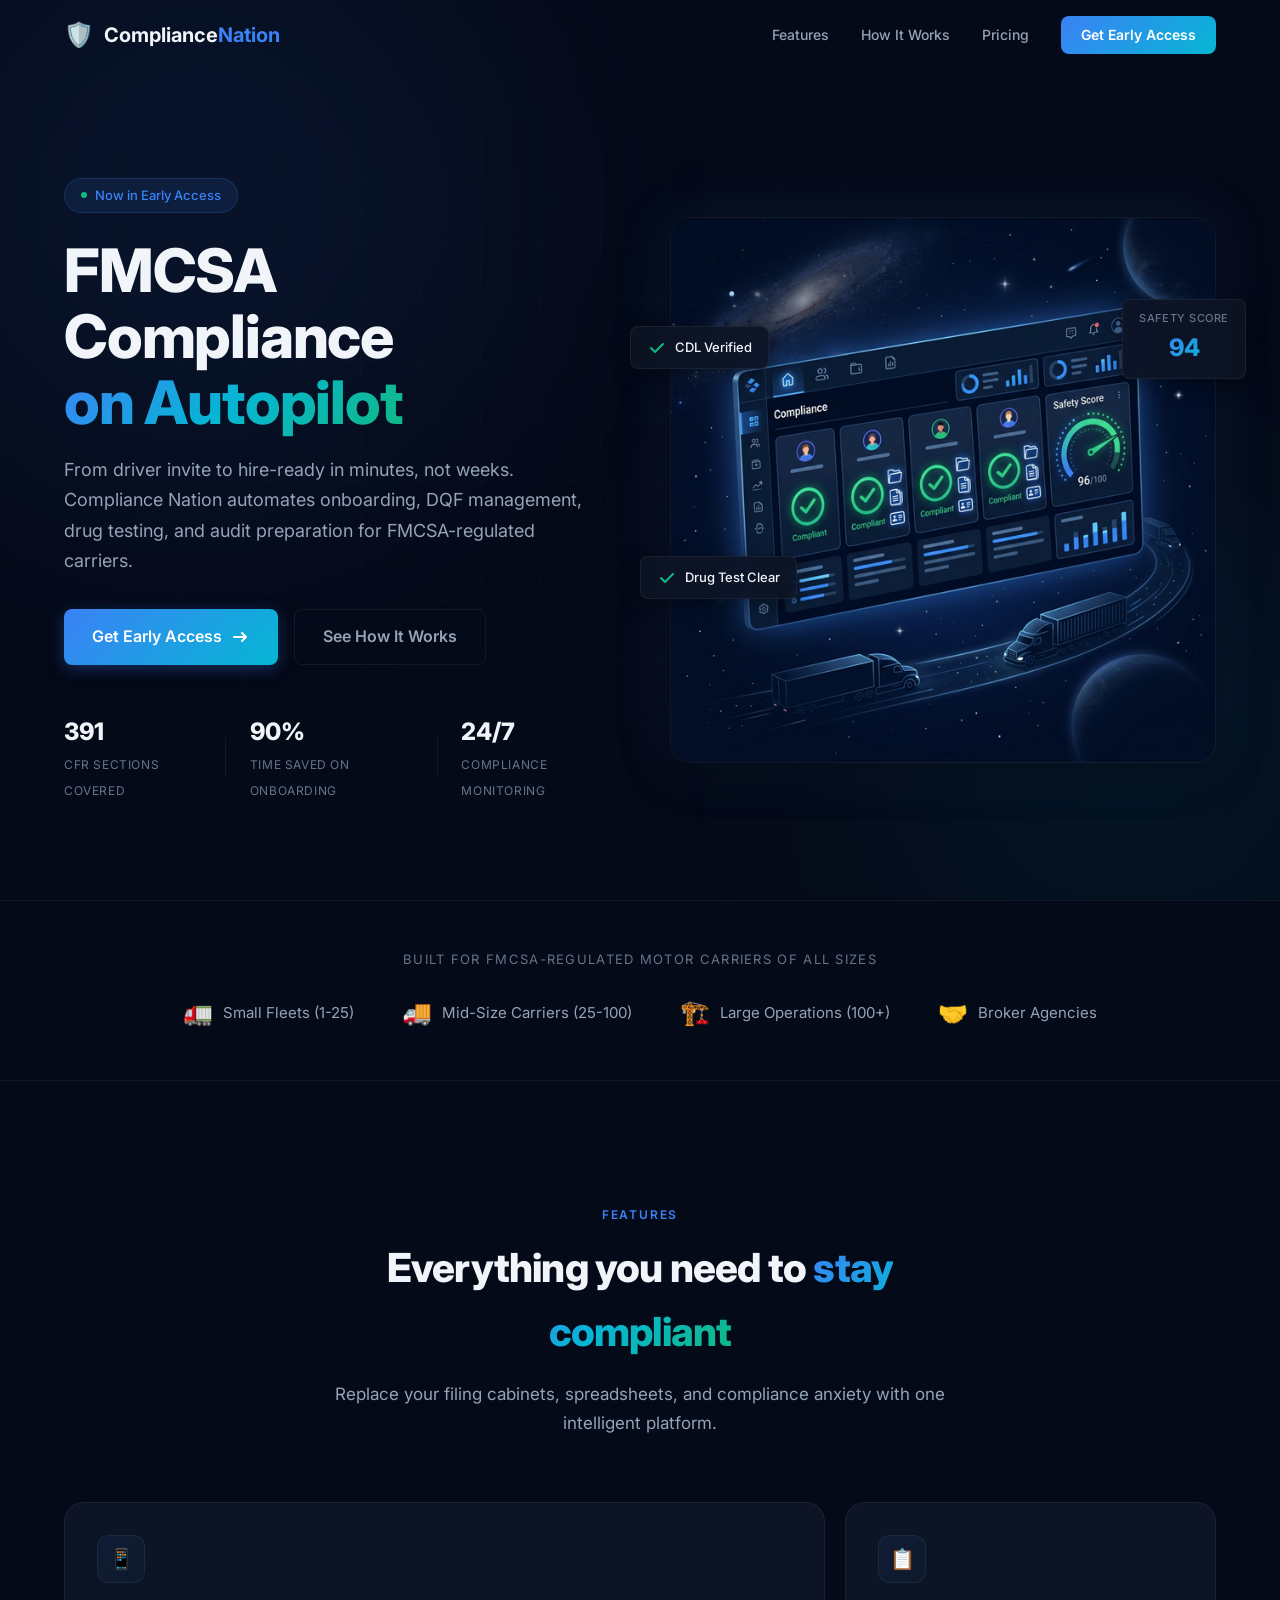
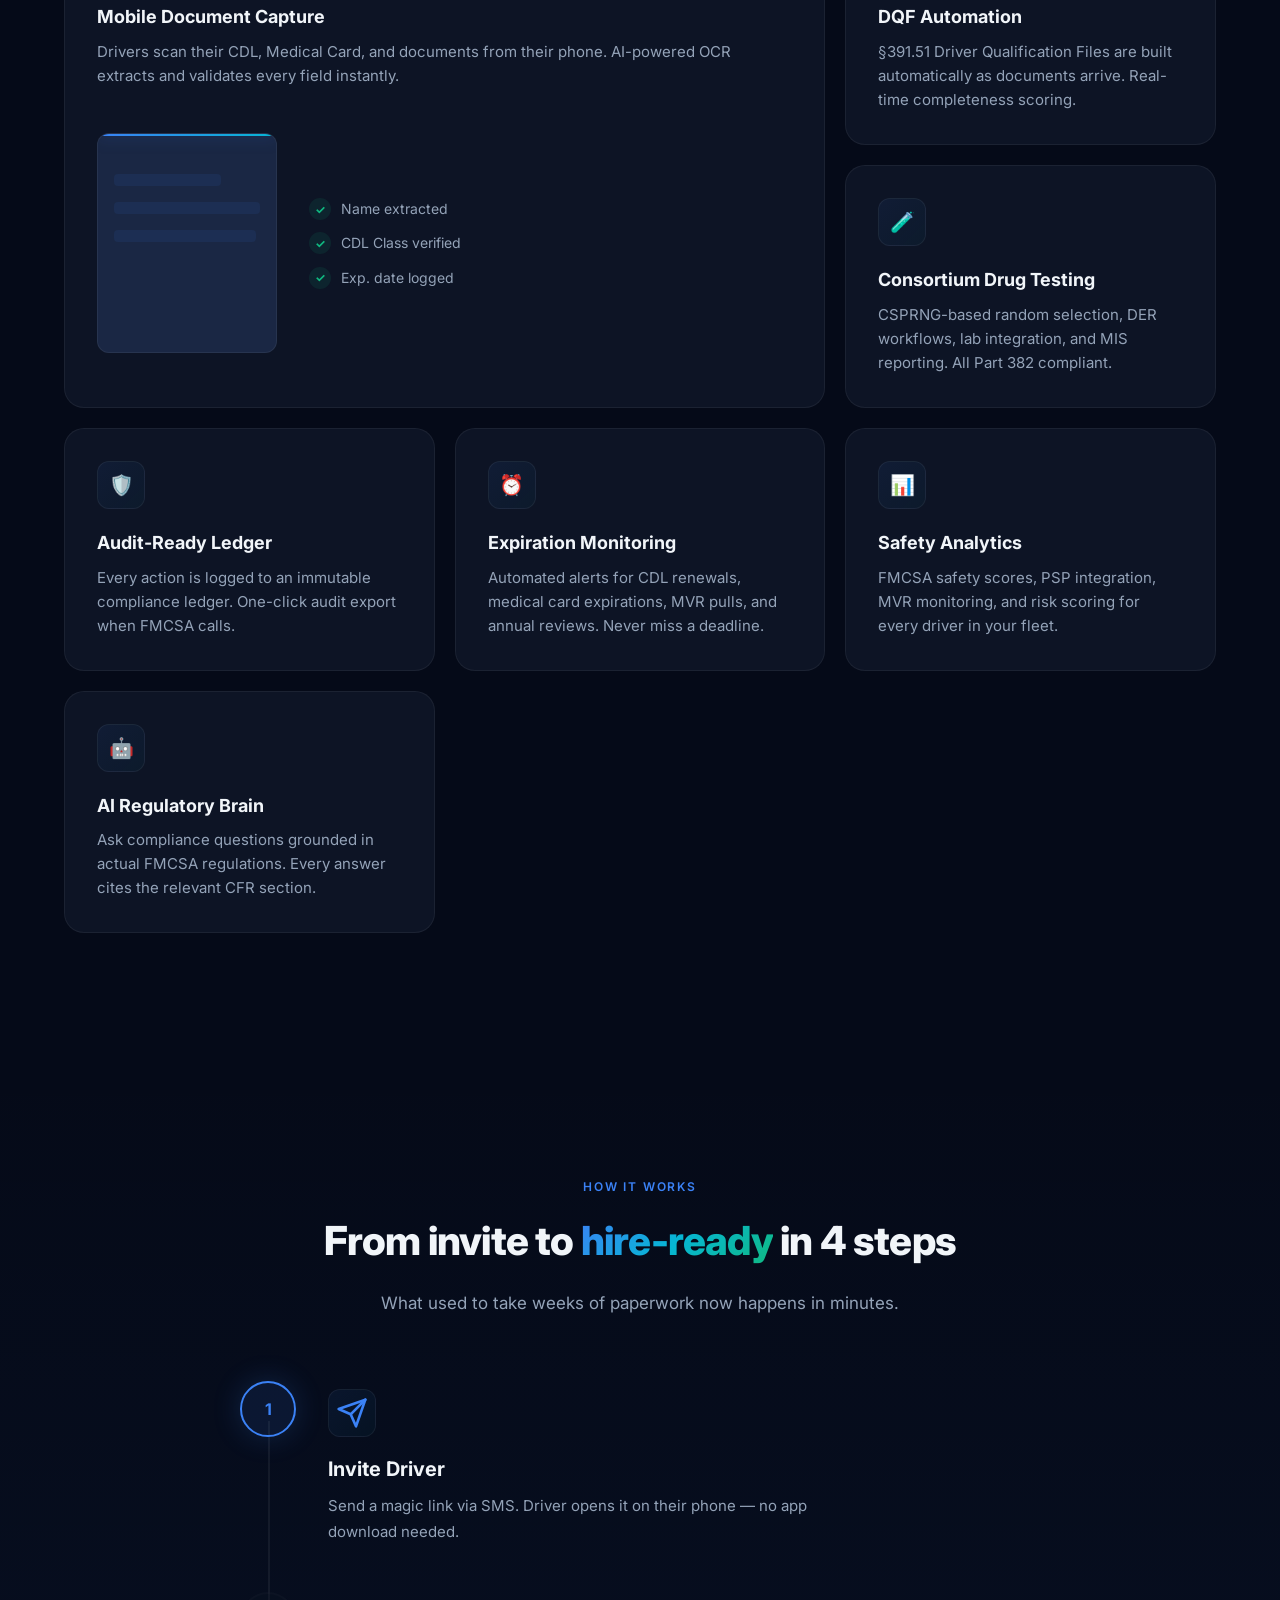
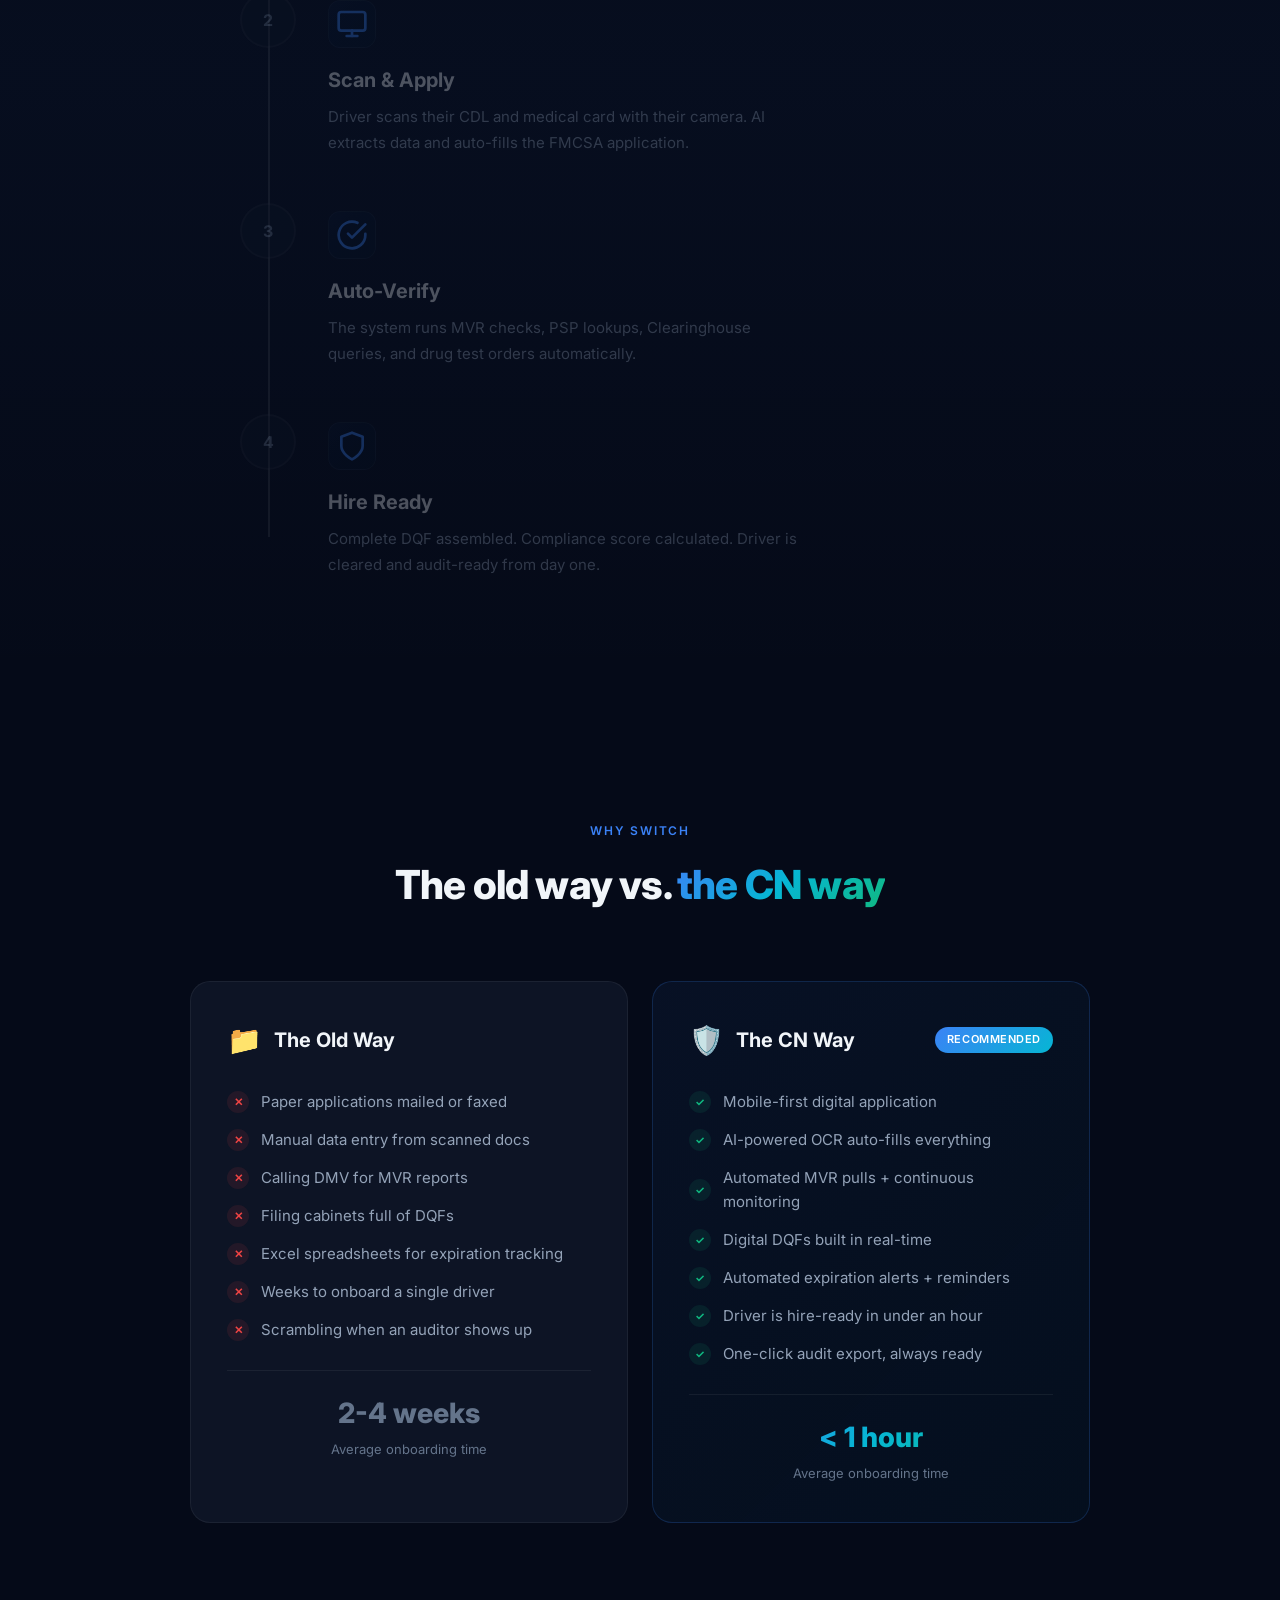
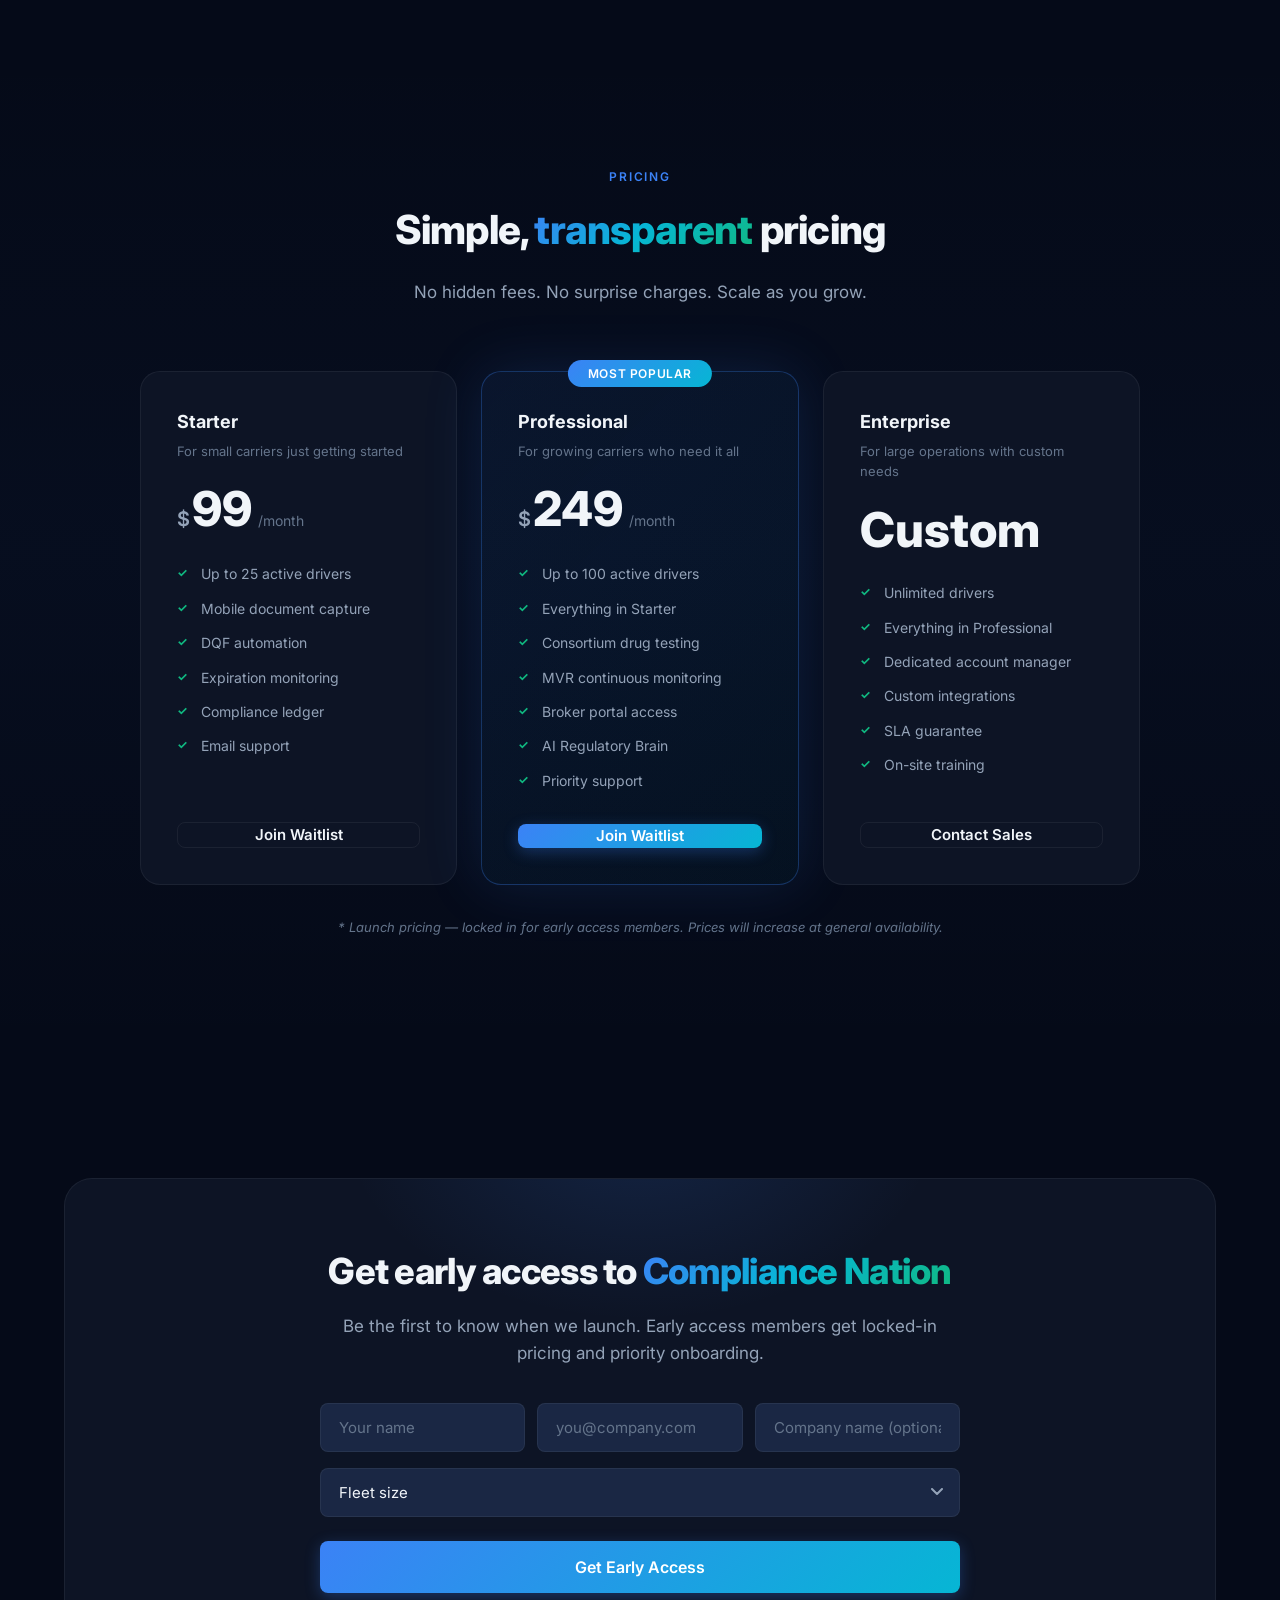
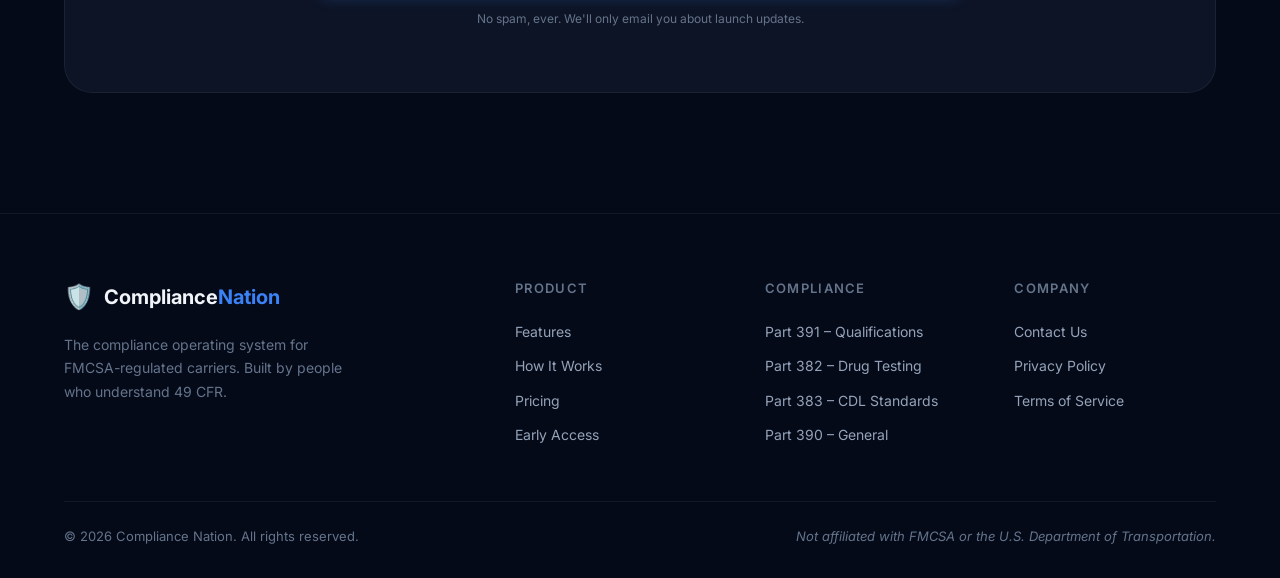
==== index.html @ 001ac033 "Initial landing page for ComplianceNation.net" ====
<!DOCTYPE html>
<html lang="en">
<head>
    <meta charset="UTF-8">
    <meta name="viewport" content="width=device-width, initial-scale=1.0">
    <title>Compliance Nation — FMCSA Compliance Automation for Carriers</title>
    <meta name="description" content="Compliance Nation automates driver onboarding, DQF management, drug testing, and FMCSA compliance for motor carriers. From invite to hire-ready in minutes, not weeks.">
    <link rel="preconnect" href="https://fonts.googleapis.com">
    <link rel="preconnect" href="https://fonts.gstatic.com" crossorigin>
    <link href="https://fonts.googleapis.com/css2?family=Inter:wght@300;400;500;600;700;800;900&display=swap" rel="stylesheet">
    <link rel="stylesheet" href="styles.css">
    <link rel="icon" type="image/svg+xml" href="data:image/svg+xml,<svg xmlns='http://www.w3.org/2000/svg' viewBox='0 0 32 32'><text y='28' font-size='28'>🛡️</text></svg>">
</head>
<body>
    <!-- Navigation -->
    <nav class="navbar" id="navbar">
        <div class="container nav-container">
            <a href="#" class="logo">
                <span class="logo-icon">🛡️</span>
                <span class="logo-text">Compliance<span class="logo-accent">Nation</span></span>
            </a>
            <div class="nav-links" id="navLinks">
                <a href="#features">Features</a>
                <a href="#how-it-works">How It Works</a>
                <a href="#pricing">Pricing</a>
                <a href="#subscribe" class="nav-cta">Get Early Access</a>
            </div>
            <button class="mobile-toggle" id="mobileToggle" aria-label="Toggle menu">
                <span></span><span></span><span></span>
            </button>
        </div>
    </nav>

    <!-- Hero Section -->
    <section class="hero" id="hero">
        <div class="hero-bg-grid"></div>
        <div class="hero-glow hero-glow-1"></div>
        <div class="hero-glow hero-glow-2"></div>
        <div class="container hero-container">
            <div class="hero-content">
                <div class="hero-badge">
                    <span class="badge-dot"></span>
                    Now in Early Access
                </div>
                <h1 class="hero-title">
                    FMCSA Compliance<br>
                    <span class="gradient-text">on Autopilot</span>
                </h1>
                <p class="hero-subtitle">
                    From driver invite to hire-ready in minutes, not weeks. Compliance Nation automates onboarding, DQF management, drug testing, and audit preparation for FMCSA-regulated carriers.
                </p>
                <div class="hero-actions">
                    <a href="#subscribe" class="btn btn-primary btn-lg">
                        <span>Get Early Access</span>
                        <svg class="btn-arrow" width="20" height="20" viewBox="0 0 20 20" fill="none"><path d="M4 10h12m0 0l-4-4m4 4l-4 4" stroke="currentColor" stroke-width="2" stroke-linecap="round" stroke-linejoin="round"/></svg>
                    </a>
                    <a href="#how-it-works" class="btn btn-ghost btn-lg">
                        See How It Works
                    </a>
                </div>
                <div class="hero-stats">
                    <div class="stat">
                        <span class="stat-number" data-target="391">0</span>
                        <span class="stat-label">CFR Sections Covered</span>
                    </div>
                    <div class="stat-divider"></div>
                    <div class="stat">
                        <span class="stat-number"><span data-target="90" class="counter">0</span>%</span>
                        <span class="stat-label">Time Saved on Onboarding</span>
                    </div>
                    <div class="stat-divider"></div>
                    <div class="stat">
                        <span class="stat-number">24/7</span>
                        <span class="stat-label">Compliance Monitoring</span>
                    </div>
                </div>
            </div>
            <div class="hero-visual">
                <div class="dashboard-preview">
                    <img src="hero-dashboard.png" alt="Compliance Nation Dashboard Preview" class="dashboard-img">
                    <div class="dashboard-float dashboard-float-1">
                        <div class="float-card">
                            <svg width="20" height="20" viewBox="0 0 20 20" fill="none"><path d="M16.707 5.293a1 1 0 010 1.414l-8 8a1 1 0 01-1.414 0l-4-4a1 1 0 011.414-1.414L8 12.586l7.293-7.293a1 1 0 011.414 0z" fill="#10B981"/></svg>
                            <span>CDL Verified</span>
                        </div>
                    </div>
                    <div class="dashboard-float dashboard-float-2">
                        <div class="float-card">
                            <svg width="20" height="20" viewBox="0 0 20 20" fill="none"><path d="M16.707 5.293a1 1 0 010 1.414l-8 8a1 1 0 01-1.414 0l-4-4a1 1 0 011.414-1.414L8 12.586l7.293-7.293a1 1 0 011.414 0z" fill="#10B981"/></svg>
                            <span>Drug Test Clear</span>
                        </div>
                    </div>
                    <div class="dashboard-float dashboard-float-3">
                        <div class="float-card score-card">
                            <span class="score-label">Safety Score</span>
                            <span class="score-value">94</span>
                        </div>
                    </div>
                </div>
            </div>
        </div>
    </section>

    <!-- Trusted By / Social Proof -->
    <section class="social-proof">
        <div class="container">
            <p class="social-proof-text">Built for FMCSA-regulated motor carriers of all sizes</p>
            <div class="proof-items">
                <div class="proof-item">
                    <span class="proof-icon">🚛</span>
                    <span>Small Fleets (1-25)</span>
                </div>
                <div class="proof-item">
                    <span class="proof-icon">🚚</span>
                    <span>Mid-Size Carriers (25-100)</span>
                </div>
                <div class="proof-item">
                    <span class="proof-icon">🏗️</span>
                    <span>Large Operations (100+)</span>
                </div>
                <div class="proof-item">
                    <span class="proof-icon">🤝</span>
                    <span>Broker Agencies</span>
                </div>
            </div>
        </div>
    </section>

    <!-- Features Section -->
    <section class="features" id="features">
        <div class="container">
            <div class="section-header">
                <span class="section-tag">Features</span>
                <h2 class="section-title">Everything you need to <span class="gradient-text">stay compliant</span></h2>
                <p class="section-subtitle">Replace your filing cabinets, spreadsheets, and compliance anxiety with one intelligent platform.</p>
            </div>
            <div class="features-grid">
                <div class="feature-card feature-card-lg">
                    <div class="feature-icon-wrap">
                        <div class="feature-icon">📱</div>
                    </div>
                    <h3>Mobile Document Capture</h3>
                    <p>Drivers scan their CDL, Medical Card, and documents from their phone. AI-powered OCR extracts and validates every field instantly.</p>
                    <div class="feature-visual">
                        <div class="scan-animation">
                            <div class="scan-doc">
                                <div class="scan-line"></div>
                                <div class="scan-field scan-field-1"></div>
                                <div class="scan-field scan-field-2"></div>
                                <div class="scan-field scan-field-3"></div>
                            </div>
                            <div class="scan-results">
                                <div class="scan-result"><span class="check">✓</span> Name extracted</div>
                                <div class="scan-result"><span class="check">✓</span> CDL Class verified</div>
                                <div class="scan-result"><span class="check">✓</span> Exp. date logged</div>
                            </div>
                        </div>
                    </div>
                </div>
                <div class="feature-card">
                    <div class="feature-icon-wrap">
                        <div class="feature-icon">📋</div>
                    </div>
                    <h3>DQF Automation</h3>
                    <p>§391.51 Driver Qualification Files are built automatically as documents arrive. Real-time completeness scoring.</p>
                </div>
                <div class="feature-card">
                    <div class="feature-icon-wrap">
                        <div class="feature-icon">🧪</div>
                    </div>
                    <h3>Consortium Drug Testing</h3>
                    <p>CSPRNG-based random selection, DER workflows, lab integration, and MIS reporting. All Part 382 compliant.</p>
                </div>
                <div class="feature-card">
                    <div class="feature-icon-wrap">
                        <div class="feature-icon">🛡️</div>
                    </div>
                    <h3>Audit-Ready Ledger</h3>
                    <p>Every action is logged to an immutable compliance ledger. One-click audit export when FMCSA calls.</p>
                </div>
                <div class="feature-card">
                    <div class="feature-icon-wrap">
                        <div class="feature-icon">⏰</div>
                    </div>
                    <h3>Expiration Monitoring</h3>
                    <p>Automated alerts for CDL renewals, medical card expirations, MVR pulls, and annual reviews. Never miss a deadline.</p>
                </div>
                <div class="feature-card">
                    <div class="feature-icon-wrap">
                        <div class="feature-icon">📊</div>
                    </div>
                    <h3>Safety Analytics</h3>
                    <p>FMCSA safety scores, PSP integration, MVR monitoring, and risk scoring for every driver in your fleet.</p>
                </div>
                <div class="feature-card">
                    <div class="feature-icon-wrap">
                        <div class="feature-icon">🤖</div>
                    </div>
                    <h3>AI Regulatory Brain</h3>
                    <p>Ask compliance questions grounded in actual FMCSA regulations. Every answer cites the relevant CFR section.</p>
                </div>
            </div>
        </div>
    </section>

    <!-- How It Works (Animated Workflow) -->
    <section class="how-it-works" id="how-it-works">
        <div class="container">
            <div class="section-header">
                <span class="section-tag">How It Works</span>
                <h2 class="section-title">From invite to <span class="gradient-text">hire-ready</span> in 4 steps</h2>
                <p class="section-subtitle">What used to take weeks of paperwork now happens in minutes.</p>
            </div>
            <div class="workflow">
                <div class="workflow-track">
                    <div class="workflow-progress" id="workflowProgress"></div>
                </div>
                <div class="workflow-steps">
                    <div class="workflow-step active" data-step="1">
                        <div class="step-connector">
                            <div class="step-dot">
                                <span class="step-number">1</span>
                            </div>
                        </div>
                        <div class="step-content">
                            <div class="step-icon-box">
                                <svg width="32" height="32" viewBox="0 0 24 24" fill="none" stroke="currentColor" stroke-width="2" stroke-linecap="round" stroke-linejoin="round"><path d="M22 2L11 13"/><path d="M22 2l-7 20-4-9-9-4 20-7z"/></svg>
                            </div>
                            <h3>Invite Driver</h3>
                            <p>Send a magic link via SMS. Driver opens it on their phone — no app download needed.</p>
                        </div>
                    </div>
                    <div class="workflow-step" data-step="2">
                        <div class="step-connector">
                            <div class="step-dot">
                                <span class="step-number">2</span>
                            </div>
                        </div>
                        <div class="step-content">
                            <div class="step-icon-box">
                                <svg width="32" height="32" viewBox="0 0 24 24" fill="none" stroke="currentColor" stroke-width="2" stroke-linecap="round" stroke-linejoin="round"><rect x="2" y="3" width="20" height="14" rx="2"/><line x1="8" y1="21" x2="16" y2="21"/><line x1="12" y1="17" x2="12" y2="21"/></svg>
                            </div>
                            <h3>Scan & Apply</h3>
                            <p>Driver scans their CDL and medical card with their camera. AI extracts data and auto-fills the FMCSA application.</p>
                        </div>
                    </div>
                    <div class="workflow-step" data-step="3">
                        <div class="step-connector">
                            <div class="step-dot">
                                <span class="step-number">3</span>
                            </div>
                        </div>
                        <div class="step-content">
                            <div class="step-icon-box">
                                <svg width="32" height="32" viewBox="0 0 24 24" fill="none" stroke="currentColor" stroke-width="2" stroke-linecap="round" stroke-linejoin="round"><path d="M22 11.08V12a10 10 0 11-5.93-9.14"/><polyline points="22 4 12 14.01 9 11.01"/></svg>
                            </div>
                            <h3>Auto-Verify</h3>
                            <p>The system runs MVR checks, PSP lookups, Clearinghouse queries, and drug test orders automatically.</p>
                        </div>
                    </div>
                    <div class="workflow-step" data-step="4">
                        <div class="step-connector">
                            <div class="step-dot">
                                <span class="step-number">4</span>
                            </div>
                        </div>
                        <div class="step-content">
                            <div class="step-icon-box">
                                <svg width="32" height="32" viewBox="0 0 24 24" fill="none" stroke="currentColor" stroke-width="2" stroke-linecap="round" stroke-linejoin="round"><path d="M12 22s8-4 8-10V5l-8-3-8 3v7c0 6 8 10 8 10z"/></svg>
                            </div>
                            <h3>Hire Ready</h3>
                            <p>Complete DQF assembled. Compliance score calculated. Driver is cleared and audit-ready from day one.</p>
                        </div>
                    </div>
                </div>
            </div>
        </div>
    </section>

    <!-- Before/After Comparison -->
    <section class="comparison">
        <div class="container">
            <div class="section-header">
                <span class="section-tag">Why Switch</span>
                <h2 class="section-title">The old way vs. <span class="gradient-text">the CN way</span></h2>
            </div>
            <div class="comparison-grid">
                <div class="comparison-card comparison-old">
                    <div class="comparison-header">
                        <span class="comp-icon">📁</span>
                        <h3>The Old Way</h3>
                    </div>
                    <ul class="comparison-list">
                        <li><span class="x-mark">✕</span> Paper applications mailed or faxed</li>
                        <li><span class="x-mark">✕</span> Manual data entry from scanned docs</li>
                        <li><span class="x-mark">✕</span> Calling DMV for MVR reports</li>
                        <li><span class="x-mark">✕</span> Filing cabinets full of DQFs</li>
                        <li><span class="x-mark">✕</span> Excel spreadsheets for expiration tracking</li>
                        <li><span class="x-mark">✕</span> Weeks to onboard a single driver</li>
                        <li><span class="x-mark">✕</span> Scrambling when an auditor shows up</li>
                    </ul>
                    <div class="comparison-time">
                        <span class="time-value">2-4 weeks</span>
                        <span class="time-label">Average onboarding time</span>
                    </div>
                </div>
                <div class="comparison-card comparison-new">
                    <div class="comparison-header">
                        <span class="comp-icon">🛡️</span>
                        <h3>The CN Way</h3>
                        <span class="comp-badge">Recommended</span>
                    </div>
                    <ul class="comparison-list">
                        <li><span class="check-mark">✓</span> Mobile-first digital application</li>
                        <li><span class="check-mark">✓</span> AI-powered OCR auto-fills everything</li>
                        <li><span class="check-mark">✓</span> Automated MVR pulls + continuous monitoring</li>
                        <li><span class="check-mark">✓</span> Digital DQFs built in real-time</li>
                        <li><span class="check-mark">✓</span> Automated expiration alerts + reminders</li>
                        <li><span class="check-mark">✓</span> Driver is hire-ready in under an hour</li>
                        <li><span class="check-mark">✓</span> One-click audit export, always ready</li>
                    </ul>
                    <div class="comparison-time">
                        <span class="time-value time-fast">&lt; 1 hour</span>
                        <span class="time-label">Average onboarding time</span>
                    </div>
                </div>
            </div>
        </div>
    </section>

    <!-- Pricing Teaser -->
    <section class="pricing" id="pricing">
        <div class="container">
            <div class="section-header">
                <span class="section-tag">Pricing</span>
                <h2 class="section-title">Simple, <span class="gradient-text">transparent</span> pricing</h2>
                <p class="section-subtitle">No hidden fees. No surprise charges. Scale as you grow.</p>
            </div>
            <div class="pricing-grid">
                <div class="pricing-card">
                    <div class="pricing-tier">Starter</div>
                    <div class="pricing-desc">For small carriers just getting started</div>
                    <div class="pricing-price">
                        <span class="price-currency">$</span>
                        <span class="price-amount">99</span>
                        <span class="price-period">/month</span>
                    </div>
                    <ul class="pricing-features">
                        <li>Up to 25 active drivers</li>
                        <li>Mobile document capture</li>
                        <li>DQF automation</li>
                        <li>Expiration monitoring</li>
                        <li>Compliance ledger</li>
                        <li>Email support</li>
                    </ul>
                    <a href="#subscribe" class="btn btn-outline btn-block">Join Waitlist</a>
                </div>
                <div class="pricing-card pricing-card-featured">
                    <div class="pricing-popular">Most Popular</div>
                    <div class="pricing-tier">Professional</div>
                    <div class="pricing-desc">For growing carriers who need it all</div>
                    <div class="pricing-price">
                        <span class="price-currency">$</span>
                        <span class="price-amount">249</span>
                        <span class="price-period">/month</span>
                    </div>
                    <ul class="pricing-features">
                        <li>Up to 100 active drivers</li>
                        <li>Everything in Starter</li>
                        <li>Consortium drug testing</li>
                        <li>MVR continuous monitoring</li>
                        <li>Broker portal access</li>
                        <li>AI Regulatory Brain</li>
                        <li>Priority support</li>
                    </ul>
                    <a href="#subscribe" class="btn btn-primary btn-block">Join Waitlist</a>
                </div>
                <div class="pricing-card">
                    <div class="pricing-tier">Enterprise</div>
                    <div class="pricing-desc">For large operations with custom needs</div>
                    <div class="pricing-price">
                        <span class="price-amount">Custom</span>
                    </div>
                    <ul class="pricing-features">
                        <li>Unlimited drivers</li>
                        <li>Everything in Professional</li>
                        <li>Dedicated account manager</li>
                        <li>Custom integrations</li>
                        <li>SLA guarantee</li>
                        <li>On-site training</li>
                    </ul>
                    <a href="#subscribe" class="btn btn-outline btn-block">Contact Sales</a>
                </div>
            </div>
            <p class="pricing-note">* Launch pricing — locked in for early access members. Prices will increase at general availability.</p>
        </div>
    </section>

    <!-- Subscribe / CTA Section -->
    <section class="subscribe" id="subscribe">
        <div class="container">
            <div class="subscribe-card">
                <div class="subscribe-glow"></div>
                <div class="subscribe-content">
                    <h2 class="subscribe-title">Get early access to <span class="gradient-text">Compliance Nation</span></h2>
                    <p class="subscribe-subtitle">Be the first to know when we launch. Early access members get locked-in pricing and priority onboarding.</p>
                    <form id="subscribeForm" class="subscribe-form" action="https://formspree.io/f/xyzgobla" method="POST">
                        <div class="form-row">
                            <div class="form-group">
                                <input type="text" name="name" id="subscribeName" placeholder="Your name" required>
                            </div>
                            <div class="form-group">
                                <input type="email" name="email" id="subscribeEmail" placeholder="you@company.com" required>
                            </div>
                            <div class="form-group">
                                <input type="text" name="company" id="subscribeCompany" placeholder="Company name (optional)">
                            </div>
                        </div>
                        <div class="form-row form-row-extras">
                            <div class="form-group">
                                <select name="fleet_size" id="subscribeFleet">
                                    <option value="" disabled selected>Fleet size</option>
                                    <option value="1-10">1 – 10 trucks</option>
                                    <option value="11-25">11 – 25 trucks</option>
                                    <option value="26-50">26 – 50 trucks</option>
                                    <option value="51-100">51 – 100 trucks</option>
                                    <option value="100+">100+ trucks</option>
                                </select>
                            </div>
                        </div>
                        <button type="submit" class="btn btn-primary btn-lg btn-submit" id="subscribeBtn">
                            <span class="btn-text">Get Early Access</span>
                            <span class="btn-loading" style="display:none;">
                                <svg class="spinner" width="20" height="20" viewBox="0 0 20 20"><circle cx="10" cy="10" r="8" stroke="currentColor" stroke-width="2" fill="none" stroke-dasharray="50" stroke-dashoffset="35"><animateTransform attributeName="transform" type="rotate" from="0 10 10" to="360 10 10" dur="0.8s" repeatCount="indefinite"/></circle></svg>
                                Submitting...
                            </span>
                        </button>
                    </form>
                    <div class="subscribe-success" id="subscribeSuccess" style="display:none;">
                        <div class="success-icon">🎉</div>
                        <h3>You're on the list!</h3>
                        <p>We'll reach out soon with your early access details.</p>
                    </div>
                    <p class="form-disclaimer">No spam, ever. We'll only email you about launch updates.</p>
                </div>
            </div>
        </div>
    </section>

    <!-- Footer -->
    <footer class="footer">
        <div class="container">
            <div class="footer-grid">
                <div class="footer-brand">
                    <a href="#" class="logo">
                        <span class="logo-icon">🛡️</span>
                        <span class="logo-text">Compliance<span class="logo-accent">Nation</span></span>
                    </a>
                    <p class="footer-desc">The compliance operating system for FMCSA-regulated carriers. Built by people who understand 49 CFR.</p>
                </div>
                <div class="footer-links">
                    <h4>Product</h4>
                    <a href="#features">Features</a>
                    <a href="#how-it-works">How It Works</a>
                    <a href="#pricing">Pricing</a>
                    <a href="#subscribe">Early Access</a>
                </div>
                <div class="footer-links">
                    <h4>Compliance</h4>
                    <a href="#">Part 391 – Qualifications</a>
                    <a href="#">Part 382 – Drug Testing</a>
                    <a href="#">Part 383 – CDL Standards</a>
                    <a href="#">Part 390 – General</a>
                </div>
                <div class="footer-links">
                    <h4>Company</h4>
                    <a href="mailto:info@compliancenation.net">Contact Us</a>
                    <a href="#">Privacy Policy</a>
                    <a href="#">Terms of Service</a>
                </div>
            </div>
            <div class="footer-bottom">
                <p>&copy; 2026 Compliance Nation. All rights reserved.</p>
                <p class="footer-regulatory">Not affiliated with FMCSA or the U.S. Department of Transportation.</p>
            </div>
        </div>
    </footer>

    <script src="script.js"></script>
</body>
</html>
---- styles.css ----
/* ===== RESET & BASE ===== */
*, *::before, *::after { margin: 0; padding: 0; box-sizing: border-box; }

:root {
    --bg-dark: #050A18;
    --bg-card: #0D1425;
    --bg-card-hover: #131D35;
    --bg-elevated: #1A2744;
    --border: rgba(255,255,255,0.06);
    --border-hover: rgba(255,255,255,0.12);

    --text-primary: #F1F5F9;
    --text-secondary: #94A3B8;
    --text-muted: #64748B;

    --accent-blue: #3B82F6;
    --accent-blue-glow: rgba(59,130,246,0.3);
    --accent-cyan: #06B6D4;
    --accent-green: #10B981;
    --accent-red: #EF4444;
    --accent-purple: #8B5CF6;
    --accent-amber: #F59E0B;

    --gradient-primary: linear-gradient(135deg, #3B82F6, #06B6D4);
    --gradient-text: linear-gradient(135deg, #3B82F6, #06B6D4, #10B981);
    --gradient-card: linear-gradient(135deg, rgba(59,130,246,0.08), rgba(6,182,212,0.04));
    --gradient-glow: radial-gradient(ellipse at center, rgba(59,130,246,0.15), transparent 70%);

    --radius-sm: 8px;
    --radius-md: 12px;
    --radius-lg: 20px;
    --radius-xl: 28px;

    --shadow-sm: 0 1px 3px rgba(0,0,0,0.3);
    --shadow-md: 0 4px 20px rgba(0,0,0,0.4);
    --shadow-lg: 0 8px 40px rgba(0,0,0,0.5);
    --shadow-glow: 0 0 60px rgba(59,130,246,0.15);

    --transition-fast: 150ms cubic-bezier(0.4, 0, 0.2, 1);
    --transition-base: 250ms cubic-bezier(0.4, 0, 0.2, 1);
    --transition-slow: 400ms cubic-bezier(0.4, 0, 0.2, 1);

    --font-sans: 'Inter', -apple-system, BlinkMacSystemFont, sans-serif;
}

html {
    font-size: 16px;
    scroll-behavior: smooth;
    scroll-padding-top: 80px;
}

body {
    font-family: var(--font-sans);
    background: var(--bg-dark);
    color: var(--text-primary);
    line-height: 1.6;
    overflow-x: hidden;
    -webkit-font-smoothing: antialiased;
}

.container {
    max-width: 1200px;
    margin: 0 auto;
    padding: 0 24px;
}

a { color: inherit; text-decoration: none; }
img { max-width: 100%; height: auto; display: block; }

/* ===== NAVIGATION ===== */
.navbar {
    position: fixed;
    top: 0;
    left: 0;
    right: 0;
    z-index: 1000;
    padding: 16px 0;
    transition: background var(--transition-base), backdrop-filter var(--transition-base), box-shadow var(--transition-base);
}

.navbar.scrolled {
    background: rgba(5,10,24,0.85);
    backdrop-filter: blur(20px);
    -webkit-backdrop-filter: blur(20px);
    box-shadow: 0 1px 0 var(--border);
}

.nav-container {
    display: flex;
    align-items: center;
    justify-content: space-between;
}

.logo {
    display: flex;
    align-items: center;
    gap: 10px;
    font-weight: 700;
    font-size: 1.25rem;
}

.logo-icon { font-size: 1.5rem; }
.logo-accent { color: var(--accent-blue); }

.nav-links {
    display: flex;
    align-items: center;
    gap: 32px;
}

.nav-links a {
    font-size: 0.875rem;
    font-weight: 500;
    color: var(--text-secondary);
    transition: color var(--transition-fast);
}

.nav-links a:hover { color: var(--text-primary); }

.nav-cta {
    padding: 8px 20px !important;
    background: var(--gradient-primary) !important;
    color: white !important;
    border-radius: var(--radius-sm);
    font-weight: 600 !important;
}

.mobile-toggle {
    display: none;
    flex-direction: column;
    gap: 5px;
    background: none;
    border: none;
    cursor: pointer;
    padding: 4px;
}

.mobile-toggle span {
    width: 24px;
    height: 2px;
    background: var(--text-primary);
    border-radius: 2px;
    transition: var(--transition-fast);
}

/* ===== BUTTONS ===== */
.btn {
    display: inline-flex;
    align-items: center;
    justify-content: center;
    gap: 8px;
    font-family: var(--font-sans);
    font-weight: 600;
    font-size: 0.9375rem;
    border: none;
    border-radius: var(--radius-sm);
    cursor: pointer;
    transition: all var(--transition-base);
    text-decoration: none;
    white-space: nowrap;
}

.btn-primary {
    background: var(--gradient-primary);
    color: white;
    box-shadow: 0 4px 15px rgba(59,130,246,0.3);
}
.btn-primary:hover {
    box-shadow: 0 8px 30px rgba(59,130,246,0.4);
    transform: translateY(-2px);
}

.btn-ghost {
    background: transparent;
    color: var(--text-secondary);
    border: 1px solid var(--border);
}
.btn-ghost:hover {
    border-color: var(--border-hover);
    color: var(--text-primary);
    background: rgba(255,255,255,0.03);
}

.btn-outline {
    background: transparent;
    color: var(--text-primary);
    border: 1px solid var(--border);
}
.btn-outline:hover {
    border-color: var(--accent-blue);
    color: var(--accent-blue);
}

.btn-lg { padding: 14px 28px; font-size: 1rem; }
.btn-block { width: 100%; }

.btn-arrow { transition: transform var(--transition-fast); }
.btn-primary:hover .btn-arrow { transform: translateX(4px); }

/* ===== HERO ===== */
.hero {
    position: relative;
    padding: 160px 0 80px;
    overflow: hidden;
    min-height: 100vh;
    display: flex;
    align-items: center;
}

.hero-bg-grid {
    position: absolute;
    inset: 0;
    background-image:
        linear-gradient(rgba(255,255,255,0.015) 1px, transparent 1px),
        linear-gradient(90deg, rgba(255,255,255,0.015) 1px, transparent 1px);
    background-size: 60px 60px;
    mask-image: radial-gradient(ellipse at center, black 30%, transparent 80%);
    -webkit-mask-image: radial-gradient(ellipse at center, black 30%, transparent 80%);
}

.hero-glow {
    position: absolute;
    border-radius: 50%;
    filter: blur(120px);
    pointer-events: none;
}
.hero-glow-1 {
    width: 600px; height: 600px;
    top: -100px; left: -100px;
    background: rgba(59,130,246,0.08);
}
.hero-glow-2 {
    width: 500px; height: 500px;
    bottom: -100px; right: -100px;
    background: rgba(6,182,212,0.06);
}

.hero-container {
    position: relative;
    display: grid;
    grid-template-columns: 1fr 1fr;
    gap: 60px;
    align-items: center;
}

.hero-badge {
    display: inline-flex;
    align-items: center;
    gap: 8px;
    padding: 6px 16px;
    background: rgba(59,130,246,0.1);
    border: 1px solid rgba(59,130,246,0.2);
    border-radius: 100px;
    font-size: 0.8125rem;
    font-weight: 500;
    color: var(--accent-blue);
    margin-bottom: 24px;
}

.badge-dot {
    width: 6px; height: 6px;
    background: var(--accent-green);
    border-radius: 50%;
    animation: pulse 2s infinite;
}

@keyframes pulse {
    0%, 100% { opacity: 1; }
    50% { opacity: 0.4; }
}

.hero-title {
    font-size: clamp(2.5rem, 5vw, 3.75rem);
    font-weight: 800;
    line-height: 1.1;
    letter-spacing: -0.02em;
    margin-bottom: 20px;
}

.gradient-text {
    background: var(--gradient-text);
    -webkit-background-clip: text;
    -webkit-text-fill-color: transparent;
    background-clip: text;
}

.hero-subtitle {
    font-size: 1.125rem;
    color: var(--text-secondary);
    line-height: 1.7;
    margin-bottom: 32px;
    max-width: 540px;
}

.hero-actions {
    display: flex;
    gap: 16px;
    margin-bottom: 48px;
}

.hero-stats {
    display: flex;
    align-items: center;
    gap: 24px;
}

.stat-number {
    display: block;
    font-size: 1.5rem;
    font-weight: 800;
    color: var(--text-primary);
}

.stat-label {
    font-size: 0.75rem;
    color: var(--text-muted);
    text-transform: uppercase;
    letter-spacing: 0.05em;
}

.stat-divider {
    width: 1px;
    height: 40px;
    background: var(--border);
}

/* Hero Dashboard Visual */
.hero-visual {
    position: relative;
    perspective: 1000px;
}

.dashboard-preview {
    position: relative;
    border-radius: var(--radius-lg);
    overflow: visible;
    box-shadow: var(--shadow-lg), var(--shadow-glow);
    animation: float 6s ease-in-out infinite;
}

.dashboard-img {
    border-radius: var(--radius-lg);
    border: 1px solid var(--border);
}

@keyframes float {
    0%, 100% { transform: translateY(0) rotateX(2deg); }
    50% { transform: translateY(-15px) rotateX(0deg); }
}

.dashboard-float {
    position: absolute;
    z-index: 10;
    animation: floatCard 4s ease-in-out infinite;
}

.float-card {
    display: flex;
    align-items: center;
    gap: 8px;
    padding: 10px 16px;
    background: rgba(13,20,37,0.9);
    backdrop-filter: blur(12px);
    border: 1px solid var(--border);
    border-radius: var(--radius-sm);
    font-size: 0.8125rem;
    font-weight: 500;
    box-shadow: var(--shadow-md);
    white-space: nowrap;
}

.dashboard-float-1 {
    top: 20%;
    left: -40px;
    animation-delay: 0s;
}

.dashboard-float-2 {
    bottom: 30%;
    left: -30px;
    animation-delay: 1.5s;
}

.dashboard-float-3 {
    top: 15%;
    right: -30px;
    animation-delay: 0.8s;
}

.score-card {
    flex-direction: column;
    align-items: center;
    gap: 2px;
}

.score-label {
    font-size: 0.6875rem;
    color: var(--text-muted);
    text-transform: uppercase;
    letter-spacing: 0.05em;
}

.score-value {
    font-size: 1.5rem;
    font-weight: 800;
    background: var(--gradient-primary);
    -webkit-background-clip: text;
    -webkit-text-fill-color: transparent;
}

@keyframes floatCard {
    0%, 100% { transform: translateY(0); }
    50% { transform: translateY(-10px); }
}

/* ===== SOCIAL PROOF ===== */
.social-proof {
    padding: 48px 0;
    border-top: 1px solid var(--border);
    border-bottom: 1px solid var(--border);
}

.social-proof-text {
    text-align: center;
    font-size: 0.8125rem;
    color: var(--text-muted);
    text-transform: uppercase;
    letter-spacing: 0.1em;
    margin-bottom: 24px;
}

.proof-items {
    display: flex;
    justify-content: center;
    gap: 48px;
    flex-wrap: wrap;
}

.proof-item {
    display: flex;
    align-items: center;
    gap: 10px;
    font-size: 0.9375rem;
    color: var(--text-secondary);
}

.proof-icon { font-size: 1.5rem; }

/* ===== SECTIONS SHARED ===== */
.section-header {
    text-align: center;
    max-width: 640px;
    margin: 0 auto 64px;
}

.section-tag {
    display: inline-block;
    font-size: 0.75rem;
    font-weight: 600;
    text-transform: uppercase;
    letter-spacing: 0.15em;
    color: var(--accent-blue);
    margin-bottom: 12px;
}

.section-title {
    font-size: clamp(1.75rem, 3.5vw, 2.5rem);
    font-weight: 800;
    letter-spacing: -0.02em;
    margin-bottom: 16px;
}

.section-subtitle {
    font-size: 1.0625rem;
    color: var(--text-secondary);
    line-height: 1.7;
}

/* ===== FEATURES ===== */
.features {
    padding: 120px 0;
}

.features-grid {
    display: grid;
    grid-template-columns: repeat(3, 1fr);
    gap: 20px;
}

.feature-card {
    padding: 32px;
    background: var(--bg-card);
    border: 1px solid var(--border);
    border-radius: var(--radius-lg);
    transition: all var(--transition-base);
}

.feature-card:hover {
    background: var(--bg-card-hover);
    border-color: var(--border-hover);
    transform: translateY(-4px);
    box-shadow: var(--shadow-md);
}

.feature-card-lg {
    grid-column: span 2;
    grid-row: span 2;
    display: flex;
    flex-direction: column;
}

.feature-icon-wrap {
    margin-bottom: 20px;
}

.feature-icon {
    display: flex;
    align-items: center;
    justify-content: center;
    width: 48px;
    height: 48px;
    background: var(--gradient-card);
    border: 1px solid var(--border);
    border-radius: var(--radius-md);
    font-size: 1.25rem;
}

.feature-card h3 {
    font-size: 1.125rem;
    font-weight: 700;
    margin-bottom: 8px;
}

.feature-card p {
    font-size: 0.9375rem;
    color: var(--text-secondary);
    line-height: 1.6;
}

/* Scan animation inside feature card */
.feature-visual {
    flex: 1;
    display: flex;
    align-items: center;
    justify-content: center;
    margin-top: 24px;
}

.scan-animation {
    display: flex;
    gap: 32px;
    align-items: center;
    width: 100%;
}

.scan-doc {
    position: relative;
    width: 180px;
    height: 220px;
    background: var(--bg-elevated);
    border: 1px solid var(--border);
    border-radius: var(--radius-md);
    overflow: hidden;
    flex-shrink: 0;
}

.scan-line {
    position: absolute;
    left: 0;
    right: 0;
    height: 2px;
    background: var(--gradient-primary);
    box-shadow: 0 0 15px rgba(59,130,246,0.5);
    animation: scanLine 2.5s ease-in-out infinite;
}

@keyframes scanLine {
    0% { top: 0%; }
    50% { top: 95%; }
    100% { top: 0%; }
}

.scan-field {
    position: absolute;
    left: 16px;
    right: 16px;
    height: 12px;
    background: rgba(59,130,246,0.08);
    border-radius: 4px;
}
.scan-field-1 { top: 40px; width: 60%; }
.scan-field-2 { top: 68px; }
.scan-field-3 { top: 96px; width: 80%; }

.scan-results {
    display: flex;
    flex-direction: column;
    gap: 12px;
}

.scan-result {
    display: flex;
    align-items: center;
    gap: 10px;
    font-size: 0.875rem;
    color: var(--text-secondary);
    opacity: 0;
    animation: fadeInResult 0.5s forwards;
}
.scan-result:nth-child(1) { animation-delay: 0.5s; }
.scan-result:nth-child(2) { animation-delay: 1.2s; }
.scan-result:nth-child(3) { animation-delay: 1.9s; }

@keyframes fadeInResult {
    from { opacity: 0; transform: translateX(-10px); }
    to { opacity: 1; transform: translateX(0); }
}

.check {
    display: inline-flex;
    align-items: center;
    justify-content: center;
    width: 22px;
    height: 22px;
    background: rgba(16,185,129,0.1);
    color: var(--accent-green);
    border-radius: 50%;
    font-size: 0.75rem;
    font-weight: 700;
    flex-shrink: 0;
}

/* ===== HOW IT WORKS ===== */
.how-it-works {
    padding: 120px 0;
    background: linear-gradient(180deg, transparent, rgba(59,130,246,0.03), transparent);
}

.workflow {
    position: relative;
    max-width: 800px;
    margin: 0 auto;
}

.workflow-track {
    position: absolute;
    left: 28px;
    top: 40px;
    bottom: 40px;
    width: 2px;
    background: var(--border);
}

.workflow-progress {
    width: 100%;
    height: 0%;
    background: var(--gradient-primary);
    border-radius: 2px;
    transition: height 0.8s ease;
}

.workflow-steps {
    display: flex;
    flex-direction: column;
    gap: 48px;
}

.workflow-step {
    display: flex;
    gap: 32px;
    opacity: 0.3;
    transition: all var(--transition-slow);
}

.workflow-step.active {
    opacity: 1;
}

.step-connector {
    position: relative;
    z-index: 2;
}

.step-dot {
    width: 56px;
    height: 56px;
    border-radius: 50%;
    background: var(--bg-card);
    border: 2px solid var(--border);
    display: flex;
    align-items: center;
    justify-content: center;
    transition: all var(--transition-base);
}

.workflow-step.active .step-dot {
    border-color: var(--accent-blue);
    background: rgba(59,130,246,0.1);
    box-shadow: 0 0 30px rgba(59,130,246,0.2);
}

.step-number {
    font-size: 1rem;
    font-weight: 700;
    color: var(--text-muted);
}

.workflow-step.active .step-number {
    color: var(--accent-blue);
}

.step-content {
    flex: 1;
    padding-top: 8px;
}

.step-icon-box {
    display: inline-flex;
    align-items: center;
    justify-content: center;
    width: 48px;
    height: 48px;
    background: var(--gradient-card);
    border: 1px solid var(--border);
    border-radius: var(--radius-md);
    color: var(--accent-blue);
    margin-bottom: 16px;
}

.step-content h3 {
    font-size: 1.25rem;
    font-weight: 700;
    margin-bottom: 8px;
}

.step-content p {
    font-size: 0.9375rem;
    color: var(--text-secondary);
    line-height: 1.7;
    max-width: 480px;
}

/* ===== COMPARISON ===== */
.comparison {
    padding: 120px 0;
}

.comparison-grid {
    display: grid;
    grid-template-columns: 1fr 1fr;
    gap: 24px;
    max-width: 900px;
    margin: 0 auto;
}

.comparison-card {
    padding: 36px;
    border-radius: var(--radius-lg);
    border: 1px solid var(--border);
}

.comparison-old {
    background: var(--bg-card);
}

.comparison-new {
    background: linear-gradient(135deg, rgba(59,130,246,0.06), rgba(6,182,212,0.03));
    border-color: rgba(59,130,246,0.2);
    position: relative;
}

.comparison-header {
    display: flex;
    align-items: center;
    gap: 12px;
    margin-bottom: 28px;
}

.comp-icon { font-size: 1.75rem; }

.comparison-header h3 {
    font-size: 1.25rem;
    font-weight: 700;
}

.comp-badge {
    margin-left: auto;
    font-size: 0.6875rem;
    font-weight: 600;
    text-transform: uppercase;
    letter-spacing: 0.05em;
    padding: 4px 12px;
    background: var(--gradient-primary);
    color: white;
    border-radius: 100px;
}

.comparison-list {
    list-style: none;
    display: flex;
    flex-direction: column;
    gap: 14px;
    margin-bottom: 28px;
}

.comparison-list li {
    display: flex;
    align-items: center;
    gap: 12px;
    font-size: 0.9375rem;
    color: var(--text-secondary);
}

.x-mark {
    display: inline-flex;
    align-items: center;
    justify-content: center;
    width: 22px;
    height: 22px;
    background: rgba(239,68,68,0.1);
    color: var(--accent-red);
    border-radius: 50%;
    font-size: 0.6875rem;
    font-weight: 700;
    flex-shrink: 0;
}

.check-mark {
    display: inline-flex;
    align-items: center;
    justify-content: center;
    width: 22px;
    height: 22px;
    background: rgba(16,185,129,0.1);
    color: var(--accent-green);
    border-radius: 50%;
    font-size: 0.6875rem;
    font-weight: 700;
    flex-shrink: 0;
}

.comparison-time {
    padding-top: 20px;
    border-top: 1px solid var(--border);
    text-align: center;
}

.time-value {
    display: block;
    font-size: 1.75rem;
    font-weight: 800;
    color: var(--text-muted);
}

.time-fast {
    background: var(--gradient-text);
    -webkit-background-clip: text;
    -webkit-text-fill-color: transparent;
}

.time-label {
    font-size: 0.8125rem;
    color: var(--text-muted);
}

/* ===== PRICING ===== */
.pricing {
    padding: 120px 0;
    background: linear-gradient(180deg, transparent, rgba(59,130,246,0.03), transparent);
}

.pricing-grid {
    display: grid;
    grid-template-columns: repeat(3, 1fr);
    gap: 24px;
    max-width: 1000px;
    margin: 0 auto;
}

.pricing-card {
    padding: 36px;
    background: var(--bg-card);
    border: 1px solid var(--border);
    border-radius: var(--radius-lg);
    display: flex;
    flex-direction: column;
    transition: all var(--transition-base);
    position: relative;
}

.pricing-card:hover {
    transform: translateY(-4px);
    box-shadow: var(--shadow-md);
}

.pricing-card-featured {
    background: linear-gradient(135deg, rgba(59,130,246,0.08), rgba(6,182,212,0.04));
    border-color: rgba(59,130,246,0.3);
    transform: scale(1.05);
    box-shadow: var(--shadow-glow);
}
.pricing-card-featured:hover {
    transform: scale(1.05) translateY(-4px);
}

.pricing-popular {
    position: absolute;
    top: -12px;
    left: 50%;
    transform: translateX(-50%);
    padding: 4px 20px;
    background: var(--gradient-primary);
    color: white;
    font-size: 0.75rem;
    font-weight: 600;
    border-radius: 100px;
    text-transform: uppercase;
    letter-spacing: 0.05em;
}

.pricing-tier {
    font-size: 1.125rem;
    font-weight: 700;
    margin-bottom: 4px;
}

.pricing-desc {
    font-size: 0.8125rem;
    color: var(--text-muted);
    margin-bottom: 24px;
}

.pricing-price {
    margin-bottom: 28px;
    display: flex;
    align-items: baseline;
    gap: 2px;
}

.price-currency {
    font-size: 1.25rem;
    font-weight: 600;
    color: var(--text-secondary);
}

.price-amount {
    font-size: 3rem;
    font-weight: 800;
    line-height: 1;
}

.price-period {
    font-size: 0.875rem;
    color: var(--text-muted);
    margin-left: 4px;
}

.pricing-features {
    list-style: none;
    display: flex;
    flex-direction: column;
    gap: 12px;
    margin-bottom: 32px;
    flex: 1;
}

.pricing-features li {
    font-size: 0.875rem;
    color: var(--text-secondary);
    padding-left: 24px;
    position: relative;
}

.pricing-features li::before {
    content: '✓';
    position: absolute;
    left: 0;
    color: var(--accent-green);
    font-weight: 700;
    font-size: 0.75rem;
}

.pricing-note {
    text-align: center;
    font-size: 0.8125rem;
    color: var(--text-muted);
    margin-top: 32px;
    font-style: italic;
}

/* ===== SUBSCRIBE ===== */
.subscribe {
    padding: 120px 0;
}

.subscribe-card {
    position: relative;
    padding: 64px;
    background: var(--bg-card);
    border: 1px solid var(--border);
    border-radius: var(--radius-xl);
    overflow: hidden;
}

.subscribe-glow {
    position: absolute;
    top: -50%;
    left: 50%;
    transform: translateX(-50%);
    width: 600px;
    height: 400px;
    background: var(--gradient-glow);
    pointer-events: none;
}

.subscribe-content {
    position: relative;
    text-align: center;
    max-width: 640px;
    margin: 0 auto;
}

.subscribe-title {
    font-size: clamp(1.5rem, 3vw, 2.25rem);
    font-weight: 800;
    letter-spacing: -0.02em;
    margin-bottom: 12px;
}

.subscribe-subtitle {
    font-size: 1.0625rem;
    color: var(--text-secondary);
    margin-bottom: 36px;
}

.subscribe-form {
    display: flex;
    flex-direction: column;
    gap: 16px;
}

.form-row {
    display: flex;
    gap: 12px;
}

.form-group {
    flex: 1;
}

.form-group input,
.form-group select {
    width: 100%;
    padding: 14px 18px;
    background: var(--bg-elevated);
    border: 1px solid var(--border);
    border-radius: var(--radius-sm);
    color: var(--text-primary);
    font-family: var(--font-sans);
    font-size: 0.9375rem;
    transition: all var(--transition-fast);
    outline: none;
    appearance: none;
}

.form-group select {
    cursor: pointer;
    background-image: url("data:image/svg+xml,%3Csvg width='12' height='8' viewBox='0 0 12 8' xmlns='http://www.w3.org/2000/svg'%3E%3Cpath d='M1 1l5 5 5-5' stroke='%2394A3B8' stroke-width='2' fill='none' stroke-linecap='round' stroke-linejoin='round'/%3E%3C/svg%3E");
    background-repeat: no-repeat;
    background-position: right 16px center;
    padding-right: 40px;
}

.form-group input::placeholder { color: var(--text-muted); }
.form-group select { color: var(--text-muted); }
.form-group select:valid { color: var(--text-primary); }

.form-group input:focus,
.form-group select:focus {
    border-color: var(--accent-blue);
    box-shadow: 0 0 0 3px rgba(59,130,246,0.15);
}

.btn-submit {
    margin-top: 8px;
    padding: 16px 32px;
}

.form-disclaimer {
    font-size: 0.75rem;
    color: var(--text-muted);
    margin-top: 16px;
}

.subscribe-success {
    padding: 32px;
}

.success-icon {
    font-size: 3rem;
    margin-bottom: 16px;
}

.subscribe-success h3 {
    font-size: 1.5rem;
    font-weight: 700;
    margin-bottom: 8px;
}

.subscribe-success p {
    color: var(--text-secondary);
}

/* ===== FOOTER ===== */
.footer {
    padding: 64px 0 32px;
    border-top: 1px solid var(--border);
}

.footer-grid {
    display: grid;
    grid-template-columns: 2fr 1fr 1fr 1fr;
    gap: 48px;
    margin-bottom: 48px;
}

.footer-desc {
    font-size: 0.875rem;
    color: var(--text-muted);
    margin-top: 16px;
    line-height: 1.7;
    max-width: 280px;
}

.footer-links h4 {
    font-size: 0.8125rem;
    font-weight: 600;
    text-transform: uppercase;
    letter-spacing: 0.1em;
    color: var(--text-muted);
    margin-bottom: 16px;
}

.footer-links a {
    display: block;
    font-size: 0.875rem;
    color: var(--text-secondary);
    padding: 6px 0;
    transition: color var(--transition-fast);
}

.footer-links a:hover { color: var(--text-primary); }

.footer-bottom {
    padding-top: 24px;
    border-top: 1px solid var(--border);
    display: flex;
    justify-content: space-between;
    font-size: 0.8125rem;
    color: var(--text-muted);
}

.footer-regulatory {
    font-style: italic;
}

/* ===== RESPONSIVE ===== */
@media (max-width: 1024px) {
    .hero-container {
        grid-template-columns: 1fr;
        text-align: center;
    }
    .hero-subtitle { margin: 0 auto 32px; }
    .hero-actions { justify-content: center; }
    .hero-stats { justify-content: center; }
    .hero-visual { display: none; }

    .features-grid {
        grid-template-columns: 1fr 1fr;
    }
    .feature-card-lg {
        grid-column: span 2;
        grid-row: span 1;
    }
}

@media (max-width: 768px) {
    .nav-links { display: none; }
    .nav-links.open {
        display: flex;
        flex-direction: column;
        position: absolute;
        top: 100%;
        left: 0;
        right: 0;
        background: rgba(5,10,24,0.95);
        backdrop-filter: blur(20px);
        padding: 24px;
        gap: 16px;
        border-bottom: 1px solid var(--border);
    }
    .mobile-toggle { display: flex; }

    .hero { padding: 120px 0 60px; min-height: auto; }
    .hero-title { font-size: 2rem; }
    .hero-stats { flex-direction: column; gap: 16px; }
    .stat-divider { width: 40px; height: 1px; }

    .features-grid { grid-template-columns: 1fr; }
    .feature-card-lg { grid-column: span 1; }

    .comparison-grid { grid-template-columns: 1fr; }

    .pricing-grid { grid-template-columns: 1fr; }
    .pricing-card-featured { transform: none; }
    .pricing-card-featured:hover { transform: translateY(-4px); }

    .form-row { flex-direction: column; }
    .subscribe-card { padding: 32px 24px; }

    .footer-grid {
        grid-template-columns: 1fr 1fr;
        gap: 32px;
    }
    .footer-bottom { flex-direction: column; gap: 8px; }

    .workflow { padding-left: 0; }

    .scan-animation { flex-direction: column; gap: 20px; }
    .scan-doc { width: 140px; height: 170px; }
}

@media (max-width: 480px) {
    .hero-actions { flex-direction: column; }
    .footer-grid { grid-template-columns: 1fr; }
    .proof-items { flex-direction: column; gap: 16px; align-items: center; }
}

/* ===== SCROLL ANIMATIONS ===== */
.reveal {
    opacity: 0;
    transform: translateY(30px);
    transition: opacity 0.6s ease, transform 0.6s ease;
}

.reveal.visible {
    opacity: 1;
    transform: translateY(0);
}
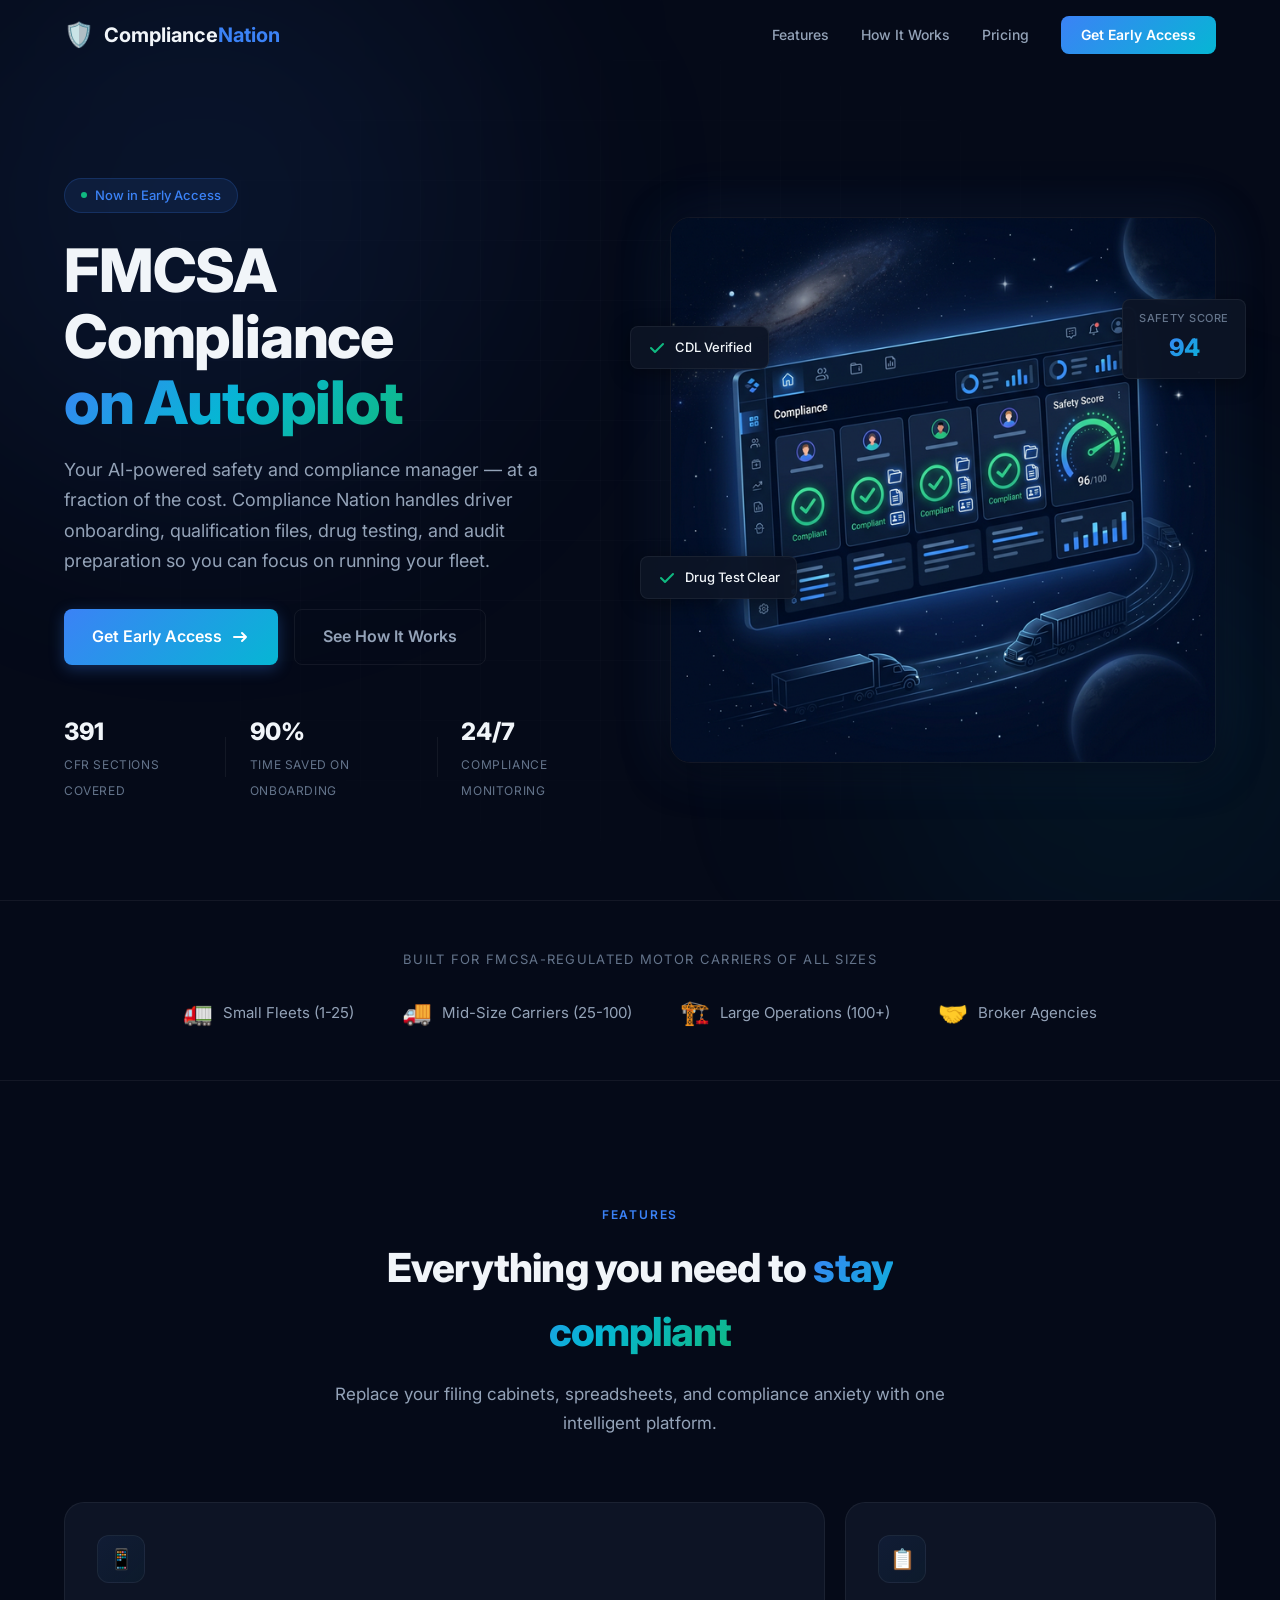
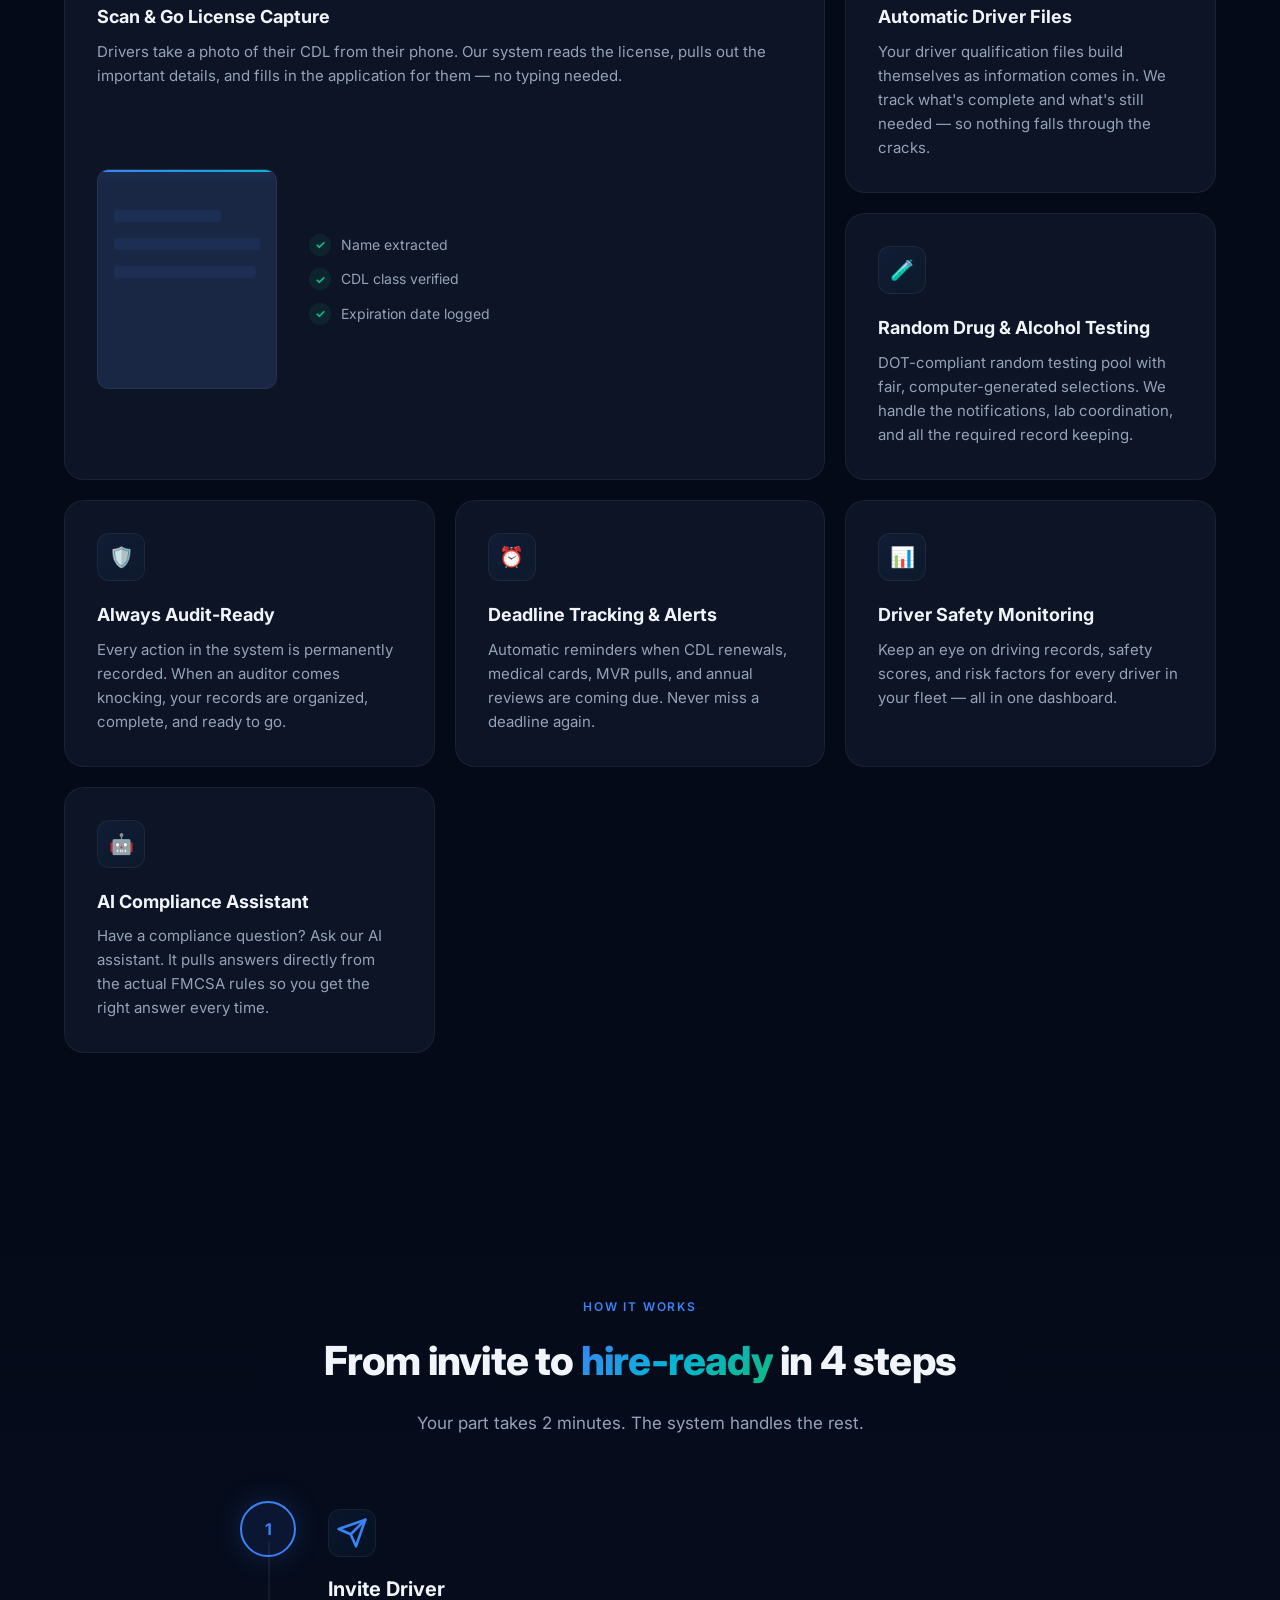
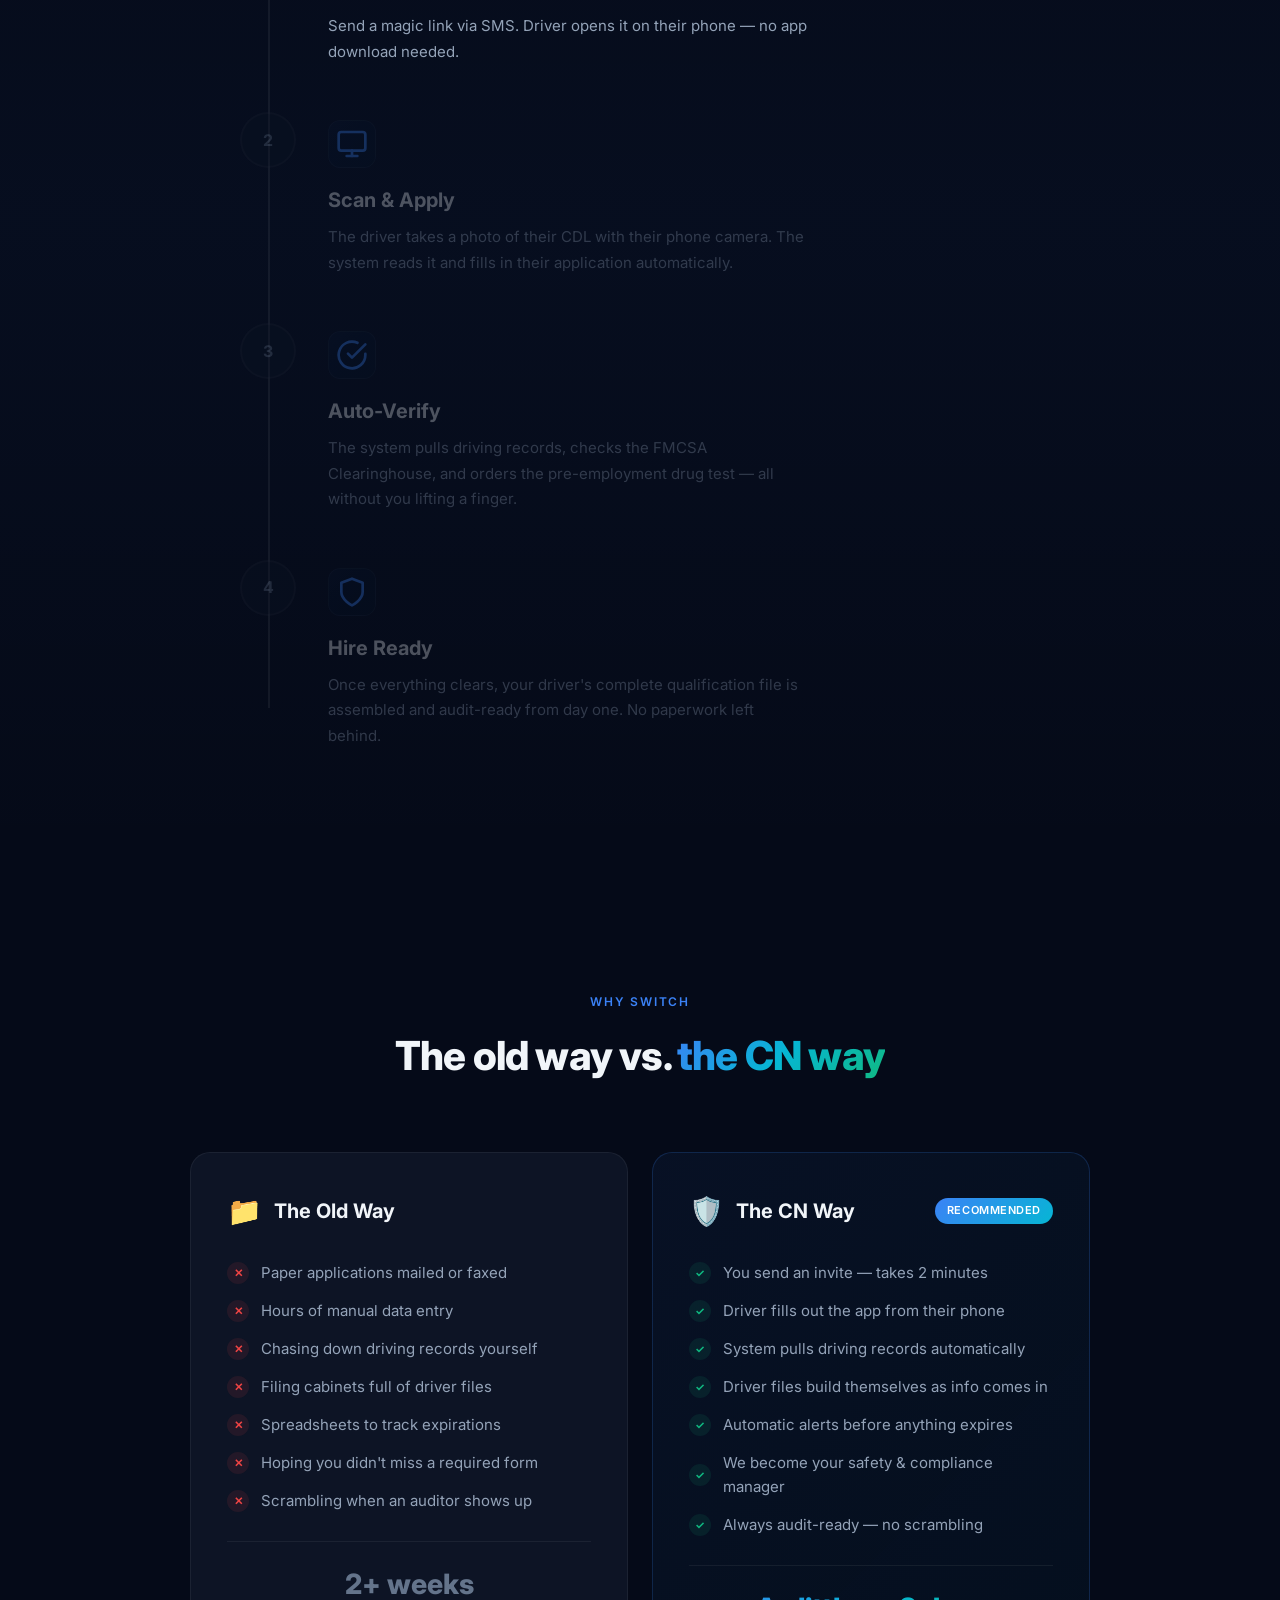
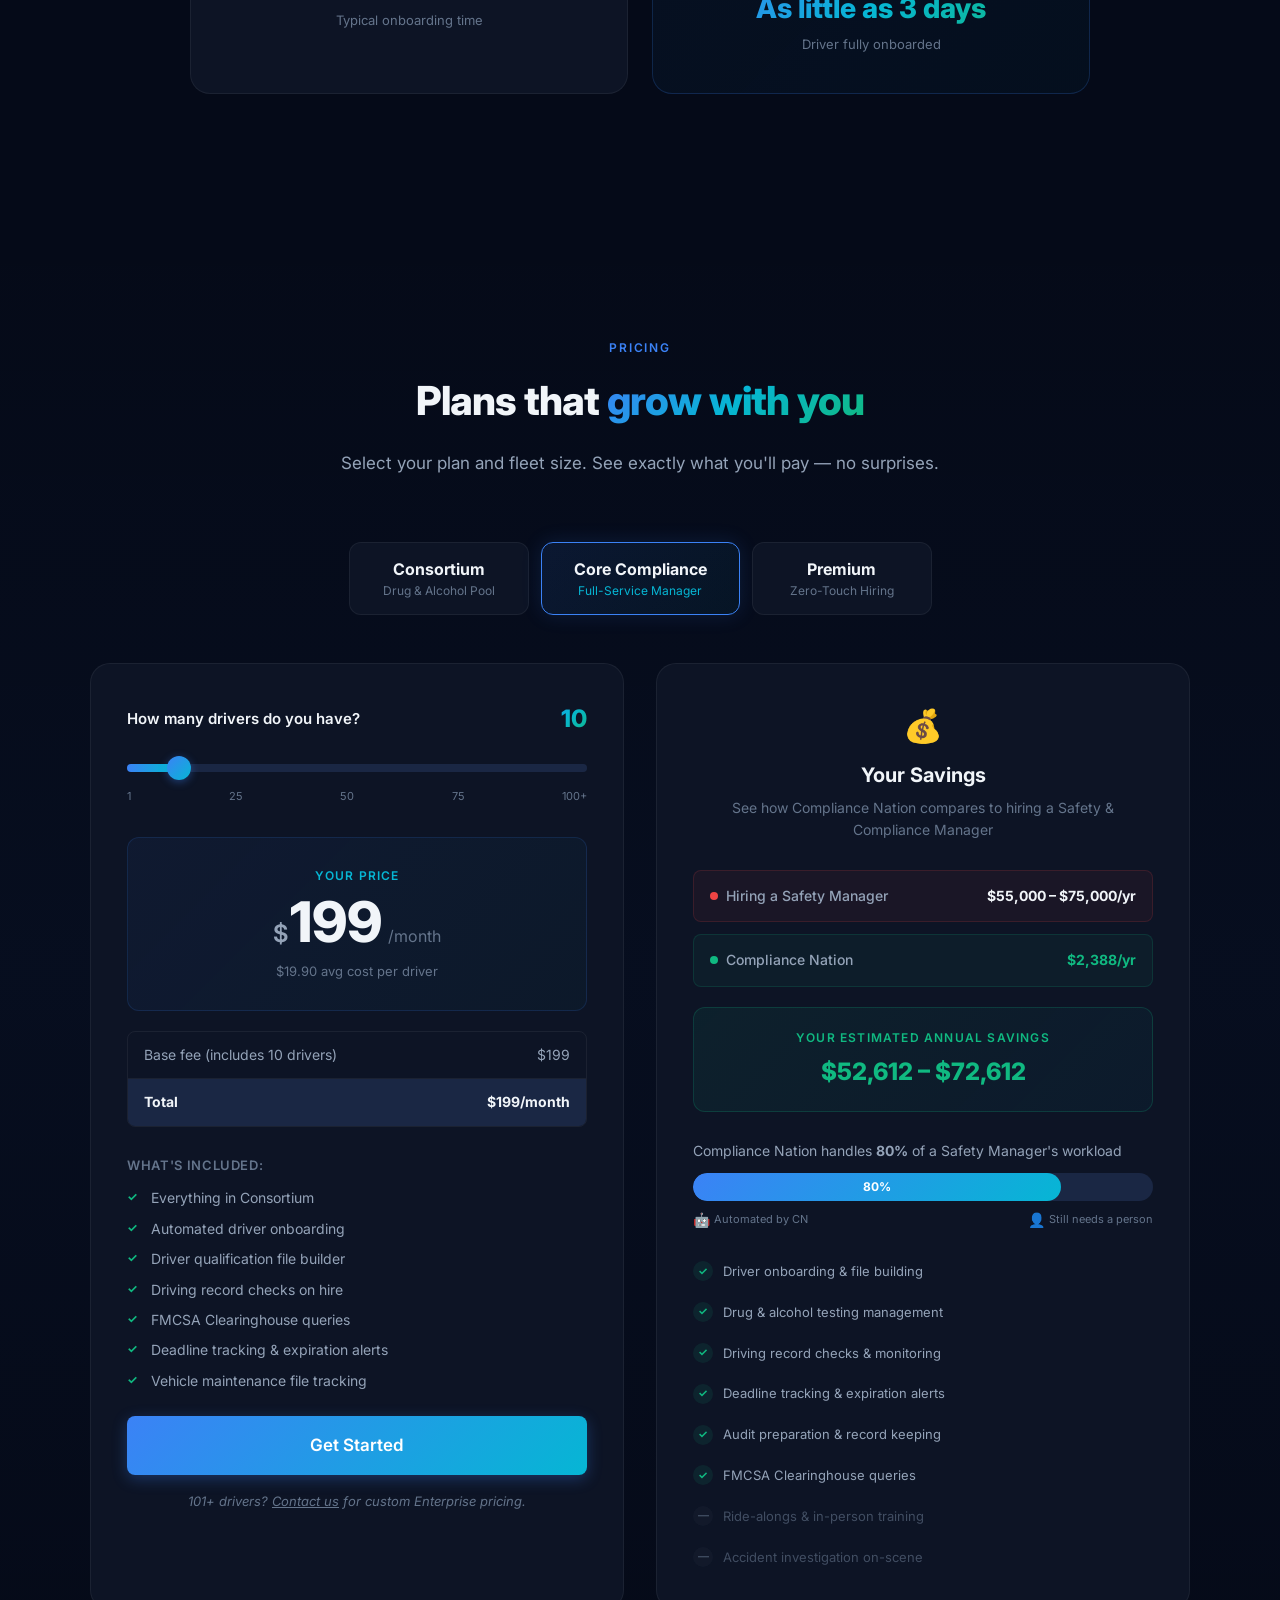
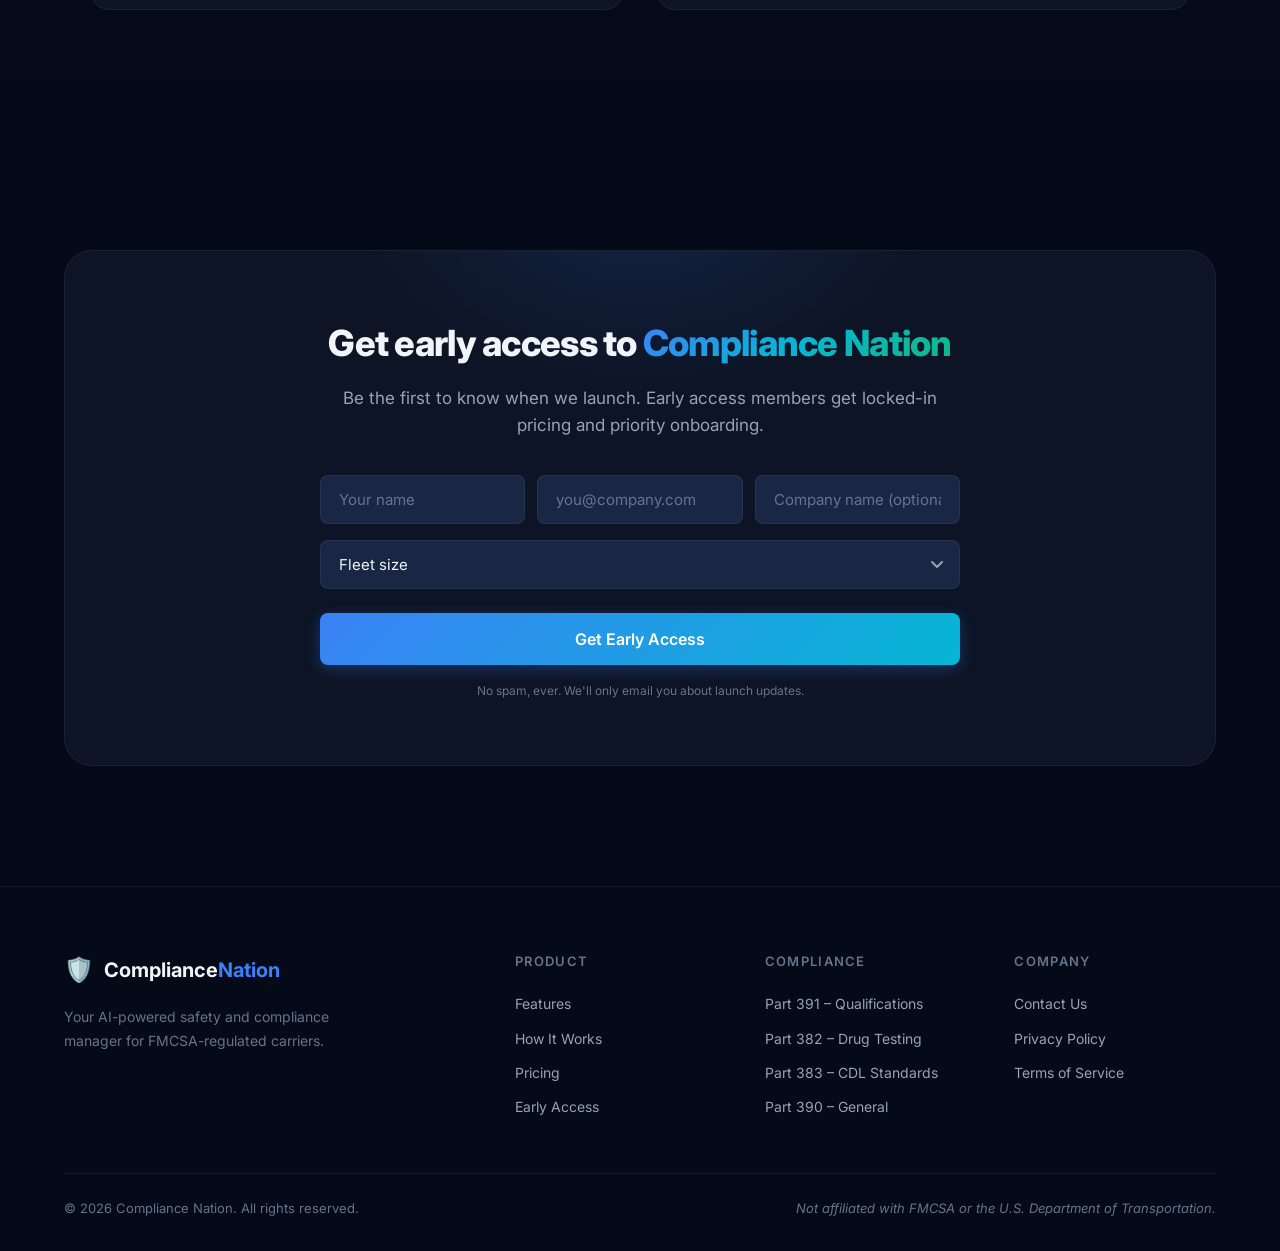
==== commit 4b14df01: "Add dynamic pricing calculator, simplify content, add driver SMS consent page" ====
--- a/index.html
+++ b/index.html
@@ -4,7 +4,7 @@
     <meta charset="UTF-8">
     <meta name="viewport" content="width=device-width, initial-scale=1.0">
     <title>Compliance Nation — FMCSA Compliance Automation for Carriers</title>
-    <meta name="description" content="Compliance Nation automates driver onboarding, DQF management, drug testing, and FMCSA compliance for motor carriers. From invite to hire-ready in minutes, not weeks.">
+    <meta name="description" content="Compliance Nation automates driver onboarding, qualification files, drug testing, and FMCSA compliance for motor carriers. Your AI-powered safety and compliance manager at a fraction of the cost.">
     <link rel="preconnect" href="https://fonts.googleapis.com">
     <link rel="preconnect" href="https://fonts.gstatic.com" crossorigin>
     <link href="https://fonts.googleapis.com/css2?family=Inter:wght@300;400;500;600;700;800;900&display=swap" rel="stylesheet">
@@ -47,7 +47,7 @@
                     <span class="gradient-text">on Autopilot</span>
                 </h1>
                 <p class="hero-subtitle">
-                    From driver invite to hire-ready in minutes, not weeks. Compliance Nation automates onboarding, DQF management, drug testing, and audit preparation for FMCSA-regulated carriers.
+                    Your AI-powered safety and compliance manager — at a fraction of the cost. Compliance Nation handles driver onboarding, qualification files, drug testing, and audit preparation so you can focus on running your fleet.
                 </p>
                 <div class="hero-actions">
                     <a href="#subscribe" class="btn btn-primary btn-lg">
@@ -139,8 +139,8 @@
                     <div class="feature-icon-wrap">
                         <div class="feature-icon">📱</div>
                     </div>
-                    <h3>Mobile Document Capture</h3>
-                    <p>Drivers scan their CDL, Medical Card, and documents from their phone. AI-powered OCR extracts and validates every field instantly.</p>
+                    <h3>Scan & Go License Capture</h3>
+                    <p>Drivers take a photo of their CDL from their phone. Our system reads the license, pulls out the important details, and fills in the application for them — no typing needed.</p>
                     <div class="feature-visual">
                         <div class="scan-animation">
                             <div class="scan-doc">
@@ -151,8 +151,8 @@
                             </div>
                             <div class="scan-results">
                                 <div class="scan-result"><span class="check">✓</span> Name extracted</div>
-                                <div class="scan-result"><span class="check">✓</span> CDL Class verified</div>
-                                <div class="scan-result"><span class="check">✓</span> Exp. date logged</div>
+                                <div class="scan-result"><span class="check">✓</span> CDL class verified</div>
+                                <div class="scan-result"><span class="check">✓</span> Expiration date logged</div>
                             </div>
                         </div>
                     </div>
@@ -161,43 +161,43 @@
                     <div class="feature-icon-wrap">
                         <div class="feature-icon">📋</div>
                     </div>
-                    <h3>DQF Automation</h3>
-                    <p>§391.51 Driver Qualification Files are built automatically as documents arrive. Real-time completeness scoring.</p>
+                    <h3>Automatic Driver Files</h3>
+                    <p>Your driver qualification files build themselves as information comes in. We track what's complete and what's still needed — so nothing falls through the cracks.</p>
                 </div>
                 <div class="feature-card">
                     <div class="feature-icon-wrap">
                         <div class="feature-icon">🧪</div>
                     </div>
-                    <h3>Consortium Drug Testing</h3>
-                    <p>CSPRNG-based random selection, DER workflows, lab integration, and MIS reporting. All Part 382 compliant.</p>
+                    <h3>Random Drug & Alcohol Testing</h3>
+                    <p>DOT-compliant random testing pool with fair, computer-generated selections. We handle the notifications, lab coordination, and all the required record keeping.</p>
                 </div>
                 <div class="feature-card">
                     <div class="feature-icon-wrap">
                         <div class="feature-icon">🛡️</div>
                     </div>
-                    <h3>Audit-Ready Ledger</h3>
-                    <p>Every action is logged to an immutable compliance ledger. One-click audit export when FMCSA calls.</p>
+                    <h3>Always Audit-Ready</h3>
+                    <p>Every action in the system is permanently recorded. When an auditor comes knocking, your records are organized, complete, and ready to go.</p>
                 </div>
                 <div class="feature-card">
                     <div class="feature-icon-wrap">
                         <div class="feature-icon">⏰</div>
                     </div>
-                    <h3>Expiration Monitoring</h3>
-                    <p>Automated alerts for CDL renewals, medical card expirations, MVR pulls, and annual reviews. Never miss a deadline.</p>
+                    <h3>Deadline Tracking & Alerts</h3>
+                    <p>Automatic reminders when CDL renewals, medical cards, MVR pulls, and annual reviews are coming due. Never miss a deadline again.</p>
                 </div>
                 <div class="feature-card">
                     <div class="feature-icon-wrap">
                         <div class="feature-icon">📊</div>
                     </div>
-                    <h3>Safety Analytics</h3>
-                    <p>FMCSA safety scores, PSP integration, MVR monitoring, and risk scoring for every driver in your fleet.</p>
+                    <h3>Driver Safety Monitoring</h3>
+                    <p>Keep an eye on driving records, safety scores, and risk factors for every driver in your fleet — all in one dashboard.</p>
                 </div>
                 <div class="feature-card">
                     <div class="feature-icon-wrap">
                         <div class="feature-icon">🤖</div>
                     </div>
-                    <h3>AI Regulatory Brain</h3>
-                    <p>Ask compliance questions grounded in actual FMCSA regulations. Every answer cites the relevant CFR section.</p>
+                    <h3>AI Compliance Assistant</h3>
+                    <p>Have a compliance question? Ask our AI assistant. It pulls answers directly from the actual FMCSA rules so you get the right answer every time.</p>
                 </div>
             </div>
         </div>
@@ -209,7 +209,7 @@
             <div class="section-header">
                 <span class="section-tag">How It Works</span>
                 <h2 class="section-title">From invite to <span class="gradient-text">hire-ready</span> in 4 steps</h2>
-                <p class="section-subtitle">What used to take weeks of paperwork now happens in minutes.</p>
+                <p class="section-subtitle">Your part takes 2 minutes. The system handles the rest.</p>
             </div>
             <div class="workflow">
                 <div class="workflow-track">
@@ -241,7 +241,7 @@
                                 <svg width="32" height="32" viewBox="0 0 24 24" fill="none" stroke="currentColor" stroke-width="2" stroke-linecap="round" stroke-linejoin="round"><rect x="2" y="3" width="20" height="14" rx="2"/><line x1="8" y1="21" x2="16" y2="21"/><line x1="12" y1="17" x2="12" y2="21"/></svg>
                             </div>
                             <h3>Scan & Apply</h3>
-                            <p>Driver scans their CDL and medical card with their camera. AI extracts data and auto-fills the FMCSA application.</p>
+                            <p>The driver takes a photo of their CDL with their phone camera. The system reads it and fills in their application automatically.</p>
                         </div>
                     </div>
                     <div class="workflow-step" data-step="3">
@@ -255,7 +255,7 @@
                                 <svg width="32" height="32" viewBox="0 0 24 24" fill="none" stroke="currentColor" stroke-width="2" stroke-linecap="round" stroke-linejoin="round"><path d="M22 11.08V12a10 10 0 11-5.93-9.14"/><polyline points="22 4 12 14.01 9 11.01"/></svg>
                             </div>
                             <h3>Auto-Verify</h3>
-                            <p>The system runs MVR checks, PSP lookups, Clearinghouse queries, and drug test orders automatically.</p>
+                            <p>The system pulls driving records, checks the FMCSA Clearinghouse, and orders the pre-employment drug test — all without you lifting a finger.</p>
                         </div>
                     </div>
                     <div class="workflow-step" data-step="4">
@@ -269,7 +269,7 @@
                                 <svg width="32" height="32" viewBox="0 0 24 24" fill="none" stroke="currentColor" stroke-width="2" stroke-linecap="round" stroke-linejoin="round"><path d="M12 22s8-4 8-10V5l-8-3-8 3v7c0 6 8 10 8 10z"/></svg>
                             </div>
                             <h3>Hire Ready</h3>
-                            <p>Complete DQF assembled. Compliance score calculated. Driver is cleared and audit-ready from day one.</p>
+                            <p>Once everything clears, your driver's complete qualification file is assembled and audit-ready from day one. No paperwork left behind.</p>
                         </div>
                     </div>
                 </div>
@@ -292,16 +292,16 @@
                     </div>
                     <ul class="comparison-list">
                         <li><span class="x-mark">✕</span> Paper applications mailed or faxed</li>
-                        <li><span class="x-mark">✕</span> Manual data entry from scanned docs</li>
-                        <li><span class="x-mark">✕</span> Calling DMV for MVR reports</li>
-                        <li><span class="x-mark">✕</span> Filing cabinets full of DQFs</li>
-                        <li><span class="x-mark">✕</span> Excel spreadsheets for expiration tracking</li>
-                        <li><span class="x-mark">✕</span> Weeks to onboard a single driver</li>
+                        <li><span class="x-mark">✕</span> Hours of manual data entry</li>
+                        <li><span class="x-mark">✕</span> Chasing down driving records yourself</li>
+                        <li><span class="x-mark">✕</span> Filing cabinets full of driver files</li>
+                        <li><span class="x-mark">✕</span> Spreadsheets to track expirations</li>
+                        <li><span class="x-mark">✕</span> Hoping you didn't miss a required form</li>
                         <li><span class="x-mark">✕</span> Scrambling when an auditor shows up</li>
                     </ul>
                     <div class="comparison-time">
-                        <span class="time-value">2-4 weeks</span>
-                        <span class="time-label">Average onboarding time</span>
+                        <span class="time-value">2+ weeks</span>
+                        <span class="time-label">Typical onboarding time</span>
                     </div>
                 </div>
                 <div class="comparison-card comparison-new">
@@ -311,88 +311,164 @@
                         <span class="comp-badge">Recommended</span>
                     </div>
                     <ul class="comparison-list">
-                        <li><span class="check-mark">✓</span> Mobile-first digital application</li>
-                        <li><span class="check-mark">✓</span> AI-powered OCR auto-fills everything</li>
-                        <li><span class="check-mark">✓</span> Automated MVR pulls + continuous monitoring</li>
-                        <li><span class="check-mark">✓</span> Digital DQFs built in real-time</li>
-                        <li><span class="check-mark">✓</span> Automated expiration alerts + reminders</li>
-                        <li><span class="check-mark">✓</span> Driver is hire-ready in under an hour</li>
-                        <li><span class="check-mark">✓</span> One-click audit export, always ready</li>
+                        <li><span class="check-mark">✓</span> You send an invite — takes 2 minutes</li>
+                        <li><span class="check-mark">✓</span> Driver fills out the app from their phone</li>
+                        <li><span class="check-mark">✓</span> System pulls driving records automatically</li>
+                        <li><span class="check-mark">✓</span> Driver files build themselves as info comes in</li>
+                        <li><span class="check-mark">✓</span> Automatic alerts before anything expires</li>
+                        <li><span class="check-mark">✓</span> We become your safety & compliance manager</li>
+                        <li><span class="check-mark">✓</span> Always audit-ready — no scrambling</li>
                     </ul>
                     <div class="comparison-time">
-                        <span class="time-value time-fast">&lt; 1 hour</span>
-                        <span class="time-label">Average onboarding time</span>
-                    </div>
-                </div>
-            </div>
-        </div>
-    </section>
-
-    <!-- Pricing Teaser -->
+                        <span class="time-value time-fast">As little as 3 days</span>
+                        <span class="time-label">Driver fully onboarded</span>
+                    </div>
+                </div>
+            </div>
+        </div>
+    </section>
+
+    <!-- Pricing Calculator -->
     <section class="pricing" id="pricing">
         <div class="container">
             <div class="section-header">
                 <span class="section-tag">Pricing</span>
-                <h2 class="section-title">Simple, <span class="gradient-text">transparent</span> pricing</h2>
-                <p class="section-subtitle">No hidden fees. No surprise charges. Scale as you grow.</p>
-            </div>
-            <div class="pricing-grid">
-                <div class="pricing-card">
-                    <div class="pricing-tier">Starter</div>
-                    <div class="pricing-desc">For small carriers just getting started</div>
-                    <div class="pricing-price">
-                        <span class="price-currency">$</span>
-                        <span class="price-amount">99</span>
-                        <span class="price-period">/month</span>
-                    </div>
-                    <ul class="pricing-features">
-                        <li>Up to 25 active drivers</li>
-                        <li>Mobile document capture</li>
-                        <li>DQF automation</li>
-                        <li>Expiration monitoring</li>
-                        <li>Compliance ledger</li>
-                        <li>Email support</li>
+                <h2 class="section-title">Plans that <span class="gradient-text">grow with you</span></h2>
+                <p class="section-subtitle">Select your plan and fleet size. See exactly what you'll pay — no surprises.</p>
+            </div>
+
+            <!-- Tier Selection Tabs -->
+            <div class="calc-tier-tabs" id="calcTierTabs">
+                <button class="calc-tier-tab" data-tier="consortium">
+                    <span class="tab-name">Consortium</span>
+                    <span class="tab-desc">Drug & Alcohol Pool</span>
+                </button>
+                <button class="calc-tier-tab active" data-tier="core">
+                    <span class="tab-name">Core Compliance</span>
+                    <span class="tab-desc">Full-Service Manager</span>
+                </button>
+                <button class="calc-tier-tab" data-tier="premium">
+                    <span class="tab-name">Premium</span>
+                    <span class="tab-desc">Zero-Touch Hiring</span>
+                </button>
+            </div>
+
+            <div class="calc-body">
+                <!-- Left: Calculator -->
+                <div class="calc-panel">
+                    <div class="calc-slider-section">
+                        <div class="calc-slider-header">
+                            <label for="driverSlider">How many drivers do you have?</label>
+                            <span class="calc-driver-count" id="calcDriverCount">10</span>
+                        </div>
+                        <input type="range" id="driverSlider" class="calc-slider" min="1" max="100" value="10" step="1">
+                        <div class="calc-slider-labels">
+                            <span>1</span>
+                            <span>25</span>
+                            <span>50</span>
+                            <span>75</span>
+                            <span>100+</span>
+                        </div>
+                    </div>
+
+                    <div class="calc-result">
+                        <div class="calc-price-display">
+                            <span class="calc-price-label">Your price</span>
+                            <div class="calc-price-main">
+                                <span class="calc-currency">$</span>
+                                <span class="calc-amount" id="calcAmount">199</span>
+                                <span class="calc-period" id="calcPeriod">/month</span>
+                            </div>
+                            <span class="calc-avg-driver" id="calcAvgDriver">$19.90 avg cost per driver</span>
+                        </div>
+
+                        <div class="calc-breakdown" id="calcBreakdown">
+                            <div class="calc-breakdown-row">
+                                <span>Base fee (includes 10 drivers)</span>
+                                <span id="calcBase">$199</span>
+                            </div>
+                            <div class="calc-breakdown-row" id="calcExtraRow" style="display: none;">
+                                <span id="calcExtraLabel">0 additional drivers</span>
+                                <span id="calcExtraAmount">$0</span>
+                            </div>
+                            <div class="calc-breakdown-row calc-breakdown-total">
+                                <span>Total</span>
+                                <span id="calcTotal">$199/month</span>
+                            </div>
+                        </div>
+                    </div>
+
+                    <!-- Features for selected tier -->
+                    <div class="calc-features" id="calcFeatures">
+                        <h4>What's included:</h4>
+                        <ul id="calcFeatureList"></ul>
+                    </div>
+
+                    <a href="#subscribe" class="btn btn-primary btn-lg btn-block calc-cta">Get Started</a>
+                    <p class="pricing-note" style="margin-top: 1rem;">101+ drivers? <a href="mailto:info@compliancenation.net" style="color: var(--primary); text-decoration: underline;">Contact us</a> for custom Enterprise pricing.</p>
+                </div>
+
+                <!-- Right: ROI Comparison -->
+                <div class="calc-roi">
+                    <div class="roi-header">
+                        <span class="roi-icon">💰</span>
+                        <h3>Your Savings</h3>
+                        <p>See how Compliance Nation compares to hiring a Safety &amp; Compliance Manager</p>
+                    </div>
+
+                    <div class="roi-comparison">
+                        <div class="roi-row roi-row-them">
+                            <div class="roi-row-label">
+                                <span class="roi-dot roi-dot-red"></span>
+                                Hiring a Safety Manager
+                            </div>
+                            <div class="roi-row-value" id="roiManagerCost">$55,000 – $75,000/yr</div>
+                        </div>
+                        <div class="roi-row roi-row-us">
+                            <div class="roi-row-label">
+                                <span class="roi-dot roi-dot-green"></span>
+                                Compliance Nation
+                            </div>
+                            <div class="roi-row-value roi-value-green" id="roiOurCost">$2,388/yr</div>
+                        </div>
+                    </div>
+
+                    <div class="roi-savings-box">
+                        <span class="roi-savings-label">Your estimated annual savings</span>
+                        <span class="roi-savings-amount" id="roiSavings">$52,612 – $72,612</span>
+                    </div>
+
+                    <div class="roi-bar-section">
+                        <div class="roi-bar-label">Compliance Nation handles <strong id="roiPercent">80%</strong> of a Safety Manager's workload</div>
+                        <div class="roi-bar-track">
+                            <div class="roi-bar-fill" id="roiBarFill" style="width: 80%;">
+                                <span>80%</span>
+                            </div>
+                        </div>
+                        <div class="roi-bar-details">
+                            <div class="roi-detail">
+                                <span class="roi-detail-icon">🤖</span>
+                                <span>Automated by CN</span>
+                            </div>
+                            <div class="roi-detail roi-detail-manual">
+                                <span class="roi-detail-icon">👤</span>
+                                <span>Still needs a person</span>
+                            </div>
+                        </div>
+                    </div>
+
+                    <ul class="roi-tasks">
+                        <li class="roi-task-auto"><span class="check">✓</span> Driver onboarding & file building</li>
+                        <li class="roi-task-auto"><span class="check">✓</span> Drug & alcohol testing management</li>
+                        <li class="roi-task-auto"><span class="check">✓</span> Driving record checks & monitoring</li>
+                        <li class="roi-task-auto"><span class="check">✓</span> Deadline tracking & expiration alerts</li>
+                        <li class="roi-task-auto"><span class="check">✓</span> Audit preparation & record keeping</li>
+                        <li class="roi-task-auto"><span class="check">✓</span> FMCSA Clearinghouse queries</li>
+                        <li class="roi-task-manual"><span class="x-mark">—</span> Ride-alongs & in-person training</li>
+                        <li class="roi-task-manual"><span class="x-mark">—</span> Accident investigation on-scene</li>
                     </ul>
-                    <a href="#subscribe" class="btn btn-outline btn-block">Join Waitlist</a>
-                </div>
-                <div class="pricing-card pricing-card-featured">
-                    <div class="pricing-popular">Most Popular</div>
-                    <div class="pricing-tier">Professional</div>
-                    <div class="pricing-desc">For growing carriers who need it all</div>
-                    <div class="pricing-price">
-                        <span class="price-currency">$</span>
-                        <span class="price-amount">249</span>
-                        <span class="price-period">/month</span>
-                    </div>
-                    <ul class="pricing-features">
-                        <li>Up to 100 active drivers</li>
-                        <li>Everything in Starter</li>
-                        <li>Consortium drug testing</li>
-                        <li>MVR continuous monitoring</li>
-                        <li>Broker portal access</li>
-                        <li>AI Regulatory Brain</li>
-                        <li>Priority support</li>
-                    </ul>
-                    <a href="#subscribe" class="btn btn-primary btn-block">Join Waitlist</a>
-                </div>
-                <div class="pricing-card">
-                    <div class="pricing-tier">Enterprise</div>
-                    <div class="pricing-desc">For large operations with custom needs</div>
-                    <div class="pricing-price">
-                        <span class="price-amount">Custom</span>
-                    </div>
-                    <ul class="pricing-features">
-                        <li>Unlimited drivers</li>
-                        <li>Everything in Professional</li>
-                        <li>Dedicated account manager</li>
-                        <li>Custom integrations</li>
-                        <li>SLA guarantee</li>
-                        <li>On-site training</li>
-                    </ul>
-                    <a href="#subscribe" class="btn btn-outline btn-block">Contact Sales</a>
-                </div>
-            </div>
-            <p class="pricing-note">* Launch pricing — locked in for early access members. Prices will increase at general availability.</p>
+                </div>
+            </div>
         </div>
     </section>
 
@@ -456,7 +532,7 @@
                         <span class="logo-icon">🛡️</span>
                         <span class="logo-text">Compliance<span class="logo-accent">Nation</span></span>
                     </a>
-                    <p class="footer-desc">The compliance operating system for FMCSA-regulated carriers. Built by people who understand 49 CFR.</p>
+                    <p class="footer-desc">Your AI-powered safety and compliance manager for FMCSA-regulated carriers.</p>
                 </div>
                 <div class="footer-links">
                     <h4>Product</h4>
--- a/styles.css
+++ b/styles.css
@@ -863,115 +863,264 @@
     color: var(--text-muted);
 }
 
-/* ===== PRICING ===== */
+/* ===== PRICING CALCULATOR ===== */
 .pricing {
     padding: 120px 0;
     background: linear-gradient(180deg, transparent, rgba(59,130,246,0.03), transparent);
 }
 
-.pricing-grid {
+/* Tier Tabs */
+.calc-tier-tabs {
+    display: flex;
+    gap: 12px;
+    justify-content: center;
+    margin-bottom: 48px;
+    flex-wrap: wrap;
+}
+
+.calc-tier-tab {
+    display: flex;
+    flex-direction: column;
+    align-items: center;
+    gap: 4px;
+    padding: 16px 32px;
+    background: var(--bg-card);
+    border: 1px solid var(--border);
+    border-radius: var(--radius-md);
+    cursor: pointer;
+    transition: all var(--transition-base);
+    font-family: var(--font-sans);
+    color: var(--text-primary);
+    min-width: 180px;
+}
+
+.calc-tier-tab:hover {
+    border-color: var(--border-hover);
+    background: var(--bg-card-hover);
+}
+
+.calc-tier-tab.active {
+    background: linear-gradient(135deg, rgba(59,130,246,0.1), rgba(6,182,212,0.05));
+    border-color: var(--accent-blue);
+    box-shadow: 0 0 20px rgba(59,130,246,0.15);
+}
+
+.tab-name {
+    font-size: 1rem;
+    font-weight: 700;
+}
+
+.tab-desc {
+    font-size: 0.75rem;
+    color: var(--text-muted);
+}
+
+.calc-tier-tab.active .tab-desc {
+    color: var(--accent-cyan);
+}
+
+/* Calculator Body */
+.calc-body {
     display: grid;
-    grid-template-columns: repeat(3, 1fr);
-    gap: 24px;
-    max-width: 1000px;
+    grid-template-columns: 1fr 1fr;
+    gap: 32px;
+    max-width: 1100px;
     margin: 0 auto;
 }
 
-.pricing-card {
-    padding: 36px;
+.calc-panel {
     background: var(--bg-card);
     border: 1px solid var(--border);
     border-radius: var(--radius-lg);
-    display: flex;
-    flex-direction: column;
-    transition: all var(--transition-base);
-    position: relative;
-}
-
-.pricing-card:hover {
-    transform: translateY(-4px);
-    box-shadow: var(--shadow-md);
-}
-
-.pricing-card-featured {
-    background: linear-gradient(135deg, rgba(59,130,246,0.08), rgba(6,182,212,0.04));
-    border-color: rgba(59,130,246,0.3);
-    transform: scale(1.05);
-    box-shadow: var(--shadow-glow);
-}
-.pricing-card-featured:hover {
-    transform: scale(1.05) translateY(-4px);
-}
-
-.pricing-popular {
-    position: absolute;
-    top: -12px;
-    left: 50%;
-    transform: translateX(-50%);
-    padding: 4px 20px;
+    padding: 36px;
+}
+
+/* Slider */
+.calc-slider-section {
+    margin-bottom: 32px;
+}
+
+.calc-slider-header {
+    display: flex;
+    justify-content: space-between;
+    align-items: center;
+    margin-bottom: 16px;
+}
+
+.calc-slider-header label {
+    font-size: 0.9375rem;
+    font-weight: 600;
+    color: var(--text-primary);
+}
+
+.calc-driver-count {
+    font-size: 1.5rem;
+    font-weight: 800;
+    background: var(--gradient-text);
+    -webkit-background-clip: text;
+    -webkit-text-fill-color: transparent;
+    background-clip: text;
+    min-width: 48px;
+    text-align: right;
+}
+
+.calc-slider {
+    width: 100%;
+    height: 8px;
+    -webkit-appearance: none;
+    appearance: none;
+    border-radius: 4px;
+    background: var(--bg-elevated);
+    outline: none;
+    cursor: pointer;
+}
+
+.calc-slider::-webkit-slider-thumb {
+    -webkit-appearance: none;
+    appearance: none;
+    width: 24px;
+    height: 24px;
+    border-radius: 50%;
     background: var(--gradient-primary);
-    color: white;
+    cursor: pointer;
+    box-shadow: 0 2px 8px rgba(59,130,246,0.4);
+    transition: transform var(--transition-fast);
+}
+
+.calc-slider::-webkit-slider-thumb:hover {
+    transform: scale(1.15);
+}
+
+.calc-slider::-moz-range-thumb {
+    width: 24px;
+    height: 24px;
+    border: none;
+    border-radius: 50%;
+    background: var(--gradient-primary);
+    cursor: pointer;
+    box-shadow: 0 2px 8px rgba(59,130,246,0.4);
+}
+
+.calc-slider-labels {
+    display: flex;
+    justify-content: space-between;
+    margin-top: 8px;
+    font-size: 0.6875rem;
+    color: var(--text-muted);
+}
+
+/* Price Display */
+.calc-result {
+    margin-bottom: 28px;
+}
+
+.calc-price-display {
+    text-align: center;
+    padding: 28px 20px;
+    background: linear-gradient(135deg, rgba(59,130,246,0.06), rgba(6,182,212,0.03));
+    border: 1px solid rgba(59,130,246,0.15);
+    border-radius: var(--radius-md);
+    margin-bottom: 20px;
+}
+
+.calc-price-label {
     font-size: 0.75rem;
     font-weight: 600;
-    border-radius: 100px;
+    text-transform: uppercase;
+    letter-spacing: 0.1em;
+    color: var(--accent-cyan);
+    display: block;
+    margin-bottom: 8px;
+}
+
+.calc-price-main {
+    display: flex;
+    align-items: baseline;
+    justify-content: center;
+    gap: 2px;
+}
+
+.calc-currency {
+    font-size: 1.5rem;
+    font-weight: 600;
+    color: var(--text-secondary);
+}
+
+.calc-amount {
+    font-size: 3.5rem;
+    font-weight: 800;
+    line-height: 1;
+    transition: all 0.3s ease;
+}
+
+.calc-period {
+    font-size: 1rem;
+    color: var(--text-muted);
+    margin-left: 4px;
+}
+
+.calc-avg-driver {
+    display: block;
+    margin-top: 8px;
+    font-size: 0.8125rem;
+    color: var(--text-muted);
+}
+
+/* Breakdown */
+.calc-breakdown {
+    border: 1px solid var(--border);
+    border-radius: var(--radius-sm);
+    overflow: hidden;
+}
+
+.calc-breakdown-row {
+    display: flex;
+    justify-content: space-between;
+    padding: 12px 16px;
+    font-size: 0.875rem;
+    color: var(--text-secondary);
+    border-bottom: 1px solid var(--border);
+}
+
+.calc-breakdown-row:last-child {
+    border-bottom: none;
+}
+
+.calc-breakdown-total {
+    background: var(--bg-elevated);
+    font-weight: 700;
+    color: var(--text-primary);
+}
+
+/* Feature List */
+.calc-features {
+    margin-bottom: 24px;
+}
+
+.calc-features h4 {
+    font-size: 0.8125rem;
+    font-weight: 600;
     text-transform: uppercase;
     letter-spacing: 0.05em;
-}
-
-.pricing-tier {
-    font-size: 1.125rem;
-    font-weight: 700;
-    margin-bottom: 4px;
-}
-
-.pricing-desc {
-    font-size: 0.8125rem;
-    color: var(--text-muted);
-    margin-bottom: 24px;
-}
-
-.pricing-price {
-    margin-bottom: 28px;
-    display: flex;
-    align-items: baseline;
-    gap: 2px;
-}
-
-.price-currency {
-    font-size: 1.25rem;
-    font-weight: 600;
-    color: var(--text-secondary);
-}
-
-.price-amount {
-    font-size: 3rem;
-    font-weight: 800;
-    line-height: 1;
-}
-
-.price-period {
-    font-size: 0.875rem;
-    color: var(--text-muted);
-    margin-left: 4px;
-}
-
-.pricing-features {
+    color: var(--text-muted);
+    margin-bottom: 12px;
+}
+
+.calc-features ul {
     list-style: none;
     display: flex;
     flex-direction: column;
-    gap: 12px;
-    margin-bottom: 32px;
-    flex: 1;
-}
-
-.pricing-features li {
+    gap: 8px;
+}
+
+.calc-features li {
     font-size: 0.875rem;
     color: var(--text-secondary);
     padding-left: 24px;
     position: relative;
 }
 
-.pricing-features li::before {
+.calc-features li::before {
     content: '✓';
     position: absolute;
     left: 0;
@@ -980,12 +1129,247 @@
     font-size: 0.75rem;
 }
 
+.calc-cta {
+    font-size: 1.0625rem;
+    padding: 16px 28px;
+}
+
+/* ROI Panel */
+.calc-roi {
+    background: var(--bg-card);
+    border: 1px solid var(--border);
+    border-radius: var(--radius-lg);
+    padding: 36px;
+}
+
+.roi-header {
+    text-align: center;
+    margin-bottom: 28px;
+}
+
+.roi-icon {
+    font-size: 2rem;
+    display: block;
+    margin-bottom: 8px;
+}
+
+.roi-header h3 {
+    font-size: 1.25rem;
+    font-weight: 700;
+    margin-bottom: 6px;
+}
+
+.roi-header p {
+    font-size: 0.875rem;
+    color: var(--text-muted);
+}
+
+/* ROI Comparison Rows */
+.roi-comparison {
+    display: flex;
+    flex-direction: column;
+    gap: 12px;
+    margin-bottom: 20px;
+}
+
+.roi-row {
+    display: flex;
+    justify-content: space-between;
+    align-items: center;
+    padding: 14px 16px;
+    border-radius: var(--radius-sm);
+    font-size: 0.875rem;
+}
+
+.roi-row-them {
+    background: rgba(239,68,68,0.06);
+    border: 1px solid rgba(239,68,68,0.15);
+}
+
+.roi-row-us {
+    background: rgba(16,185,129,0.06);
+    border: 1px solid rgba(16,185,129,0.15);
+}
+
+.roi-row-label {
+    display: flex;
+    align-items: center;
+    gap: 8px;
+    color: var(--text-secondary);
+    font-weight: 500;
+}
+
+.roi-dot {
+    width: 8px;
+    height: 8px;
+    border-radius: 50%;
+    flex-shrink: 0;
+}
+
+.roi-dot-red { background: var(--accent-red); }
+.roi-dot-green { background: var(--accent-green); }
+
+.roi-row-value {
+    font-weight: 700;
+    color: var(--text-primary);
+}
+
+.roi-value-green {
+    color: var(--accent-green);
+}
+
+/* Savings Box */
+.roi-savings-box {
+    text-align: center;
+    padding: 20px;
+    background: linear-gradient(135deg, rgba(16,185,129,0.08), rgba(6,182,212,0.04));
+    border: 1px solid rgba(16,185,129,0.2);
+    border-radius: var(--radius-md);
+    margin-bottom: 28px;
+}
+
+.roi-savings-label {
+    display: block;
+    font-size: 0.75rem;
+    font-weight: 600;
+    text-transform: uppercase;
+    letter-spacing: 0.1em;
+    color: var(--accent-green);
+    margin-bottom: 6px;
+}
+
+.roi-savings-amount {
+    font-size: 1.5rem;
+    font-weight: 800;
+    color: var(--accent-green);
+}
+
+/* Progress Bar */
+.roi-bar-section {
+    margin-bottom: 24px;
+}
+
+.roi-bar-label {
+    font-size: 0.875rem;
+    color: var(--text-secondary);
+    margin-bottom: 10px;
+}
+
+.roi-bar-track {
+    height: 28px;
+    background: var(--bg-elevated);
+    border-radius: 14px;
+    overflow: hidden;
+    margin-bottom: 8px;
+}
+
+.roi-bar-fill {
+    height: 100%;
+    background: var(--gradient-primary);
+    border-radius: 14px;
+    display: flex;
+    align-items: center;
+    justify-content: center;
+    font-size: 0.75rem;
+    font-weight: 700;
+    color: white;
+    transition: width 0.6s ease;
+}
+
+.roi-bar-details {
+    display: flex;
+    justify-content: space-between;
+}
+
+.roi-detail {
+    display: flex;
+    align-items: center;
+    gap: 4px;
+    font-size: 0.6875rem;
+    color: var(--text-muted);
+}
+
+.roi-detail-icon {
+    font-size: 0.875rem;
+}
+
+/* Task List */
+.roi-tasks {
+    list-style: none;
+    display: flex;
+    flex-direction: column;
+    gap: 8px;
+}
+
+.roi-tasks li {
+    display: flex;
+    align-items: center;
+    gap: 10px;
+    font-size: 0.8125rem;
+    padding: 6px 0;
+}
+
+.roi-task-auto {
+    color: var(--text-secondary);
+}
+
+.roi-task-auto .check {
+    width: 20px;
+    height: 20px;
+    font-size: 0.6875rem;
+}
+
+.roi-task-manual {
+    color: var(--text-muted);
+    opacity: 0.6;
+}
+
+.roi-task-manual .x-mark {
+    width: 20px;
+    height: 20px;
+    background: rgba(100,116,139,0.1);
+    color: var(--text-muted);
+    font-size: 0.6875rem;
+}
+
 .pricing-note {
     text-align: center;
     font-size: 0.8125rem;
     color: var(--text-muted);
     margin-top: 32px;
     font-style: italic;
+}
+
+/* Responsive pricing calculator */
+@media (max-width: 1024px) {
+    .calc-body {
+        grid-template-columns: 1fr;
+    }
+}
+
+@media (max-width: 768px) {
+    .calc-tier-tabs {
+        flex-direction: column;
+        align-items: stretch;
+    }
+    .calc-tier-tab {
+        min-width: auto;
+        flex-direction: row;
+        justify-content: center;
+        gap: 8px;
+        padding: 12px 20px;
+    }
+    .calc-panel, .calc-roi {
+        padding: 24px;
+    }
+    .calc-amount {
+        font-size: 2.5rem;
+    }
+    .roi-row {
+        flex-direction: column;
+        gap: 4px;
+        text-align: center;
+    }
 }
 
 /* ===== SUBSCRIBE ===== */
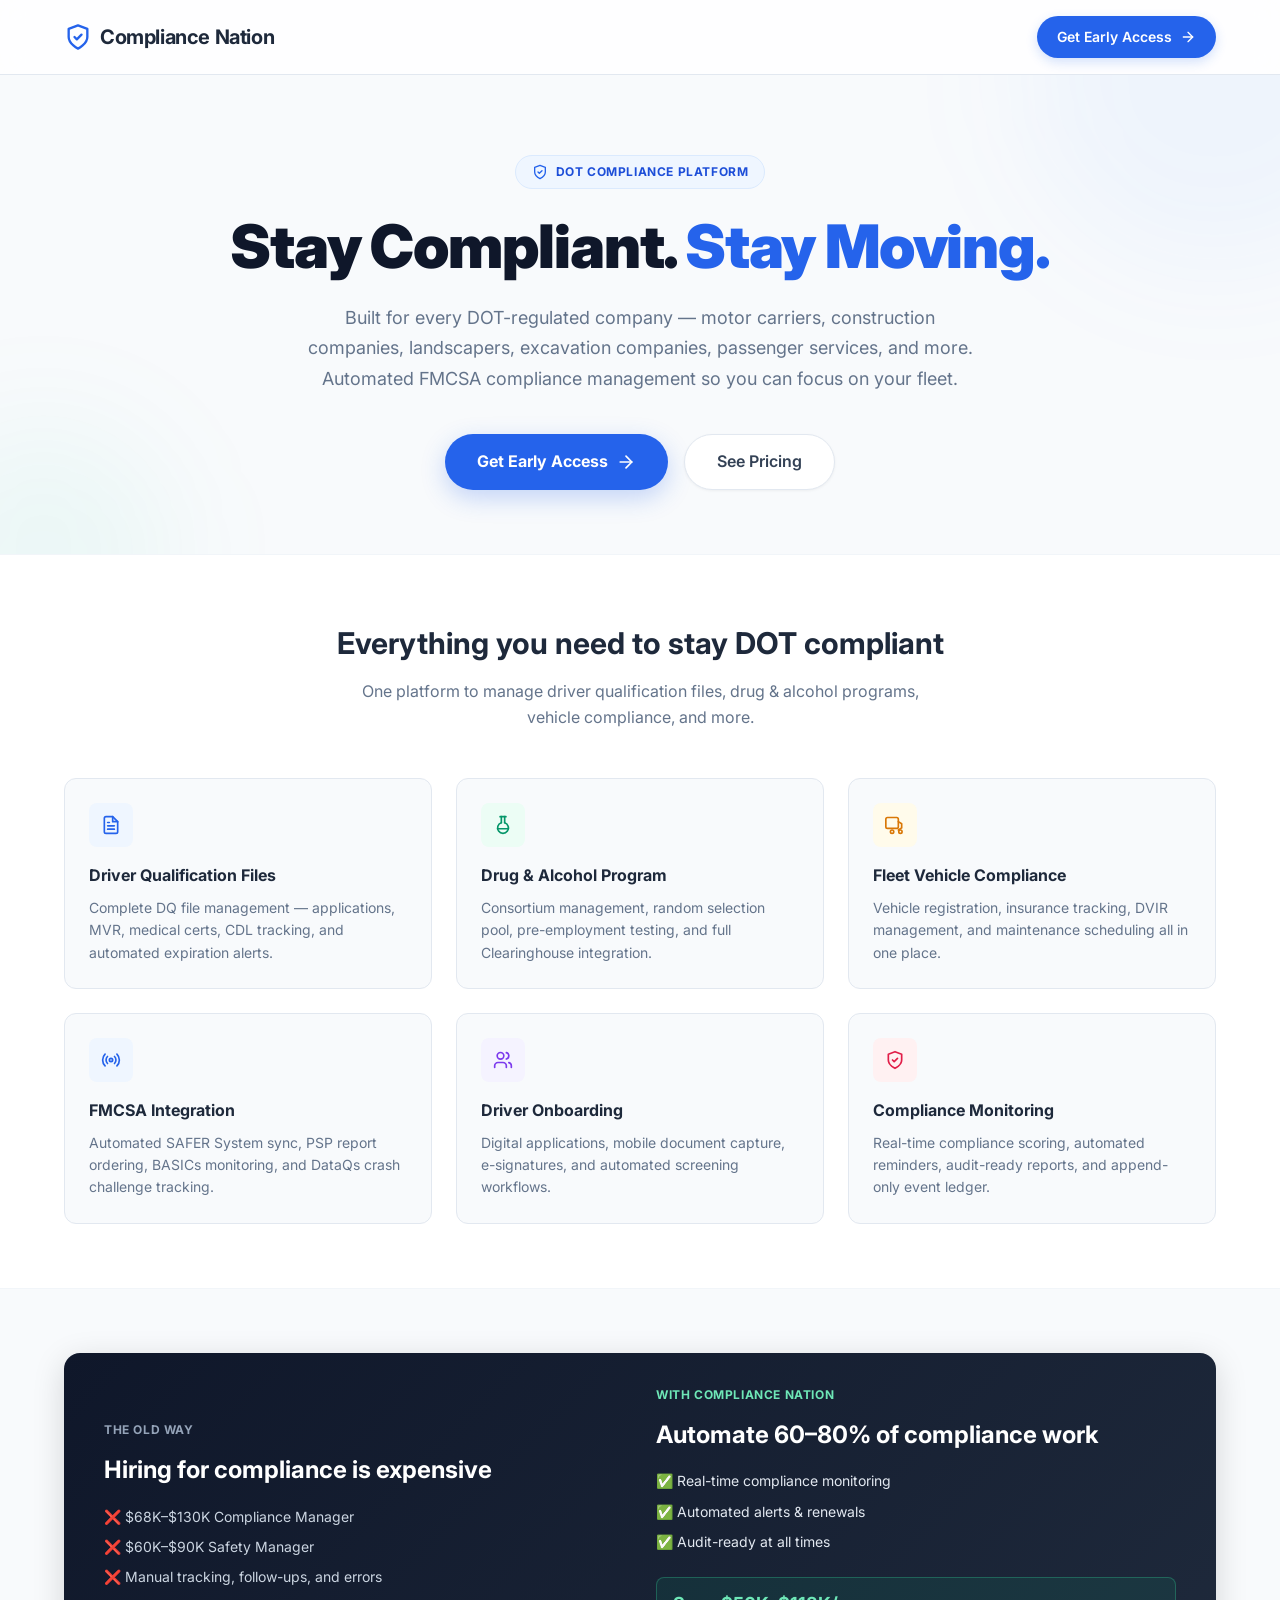
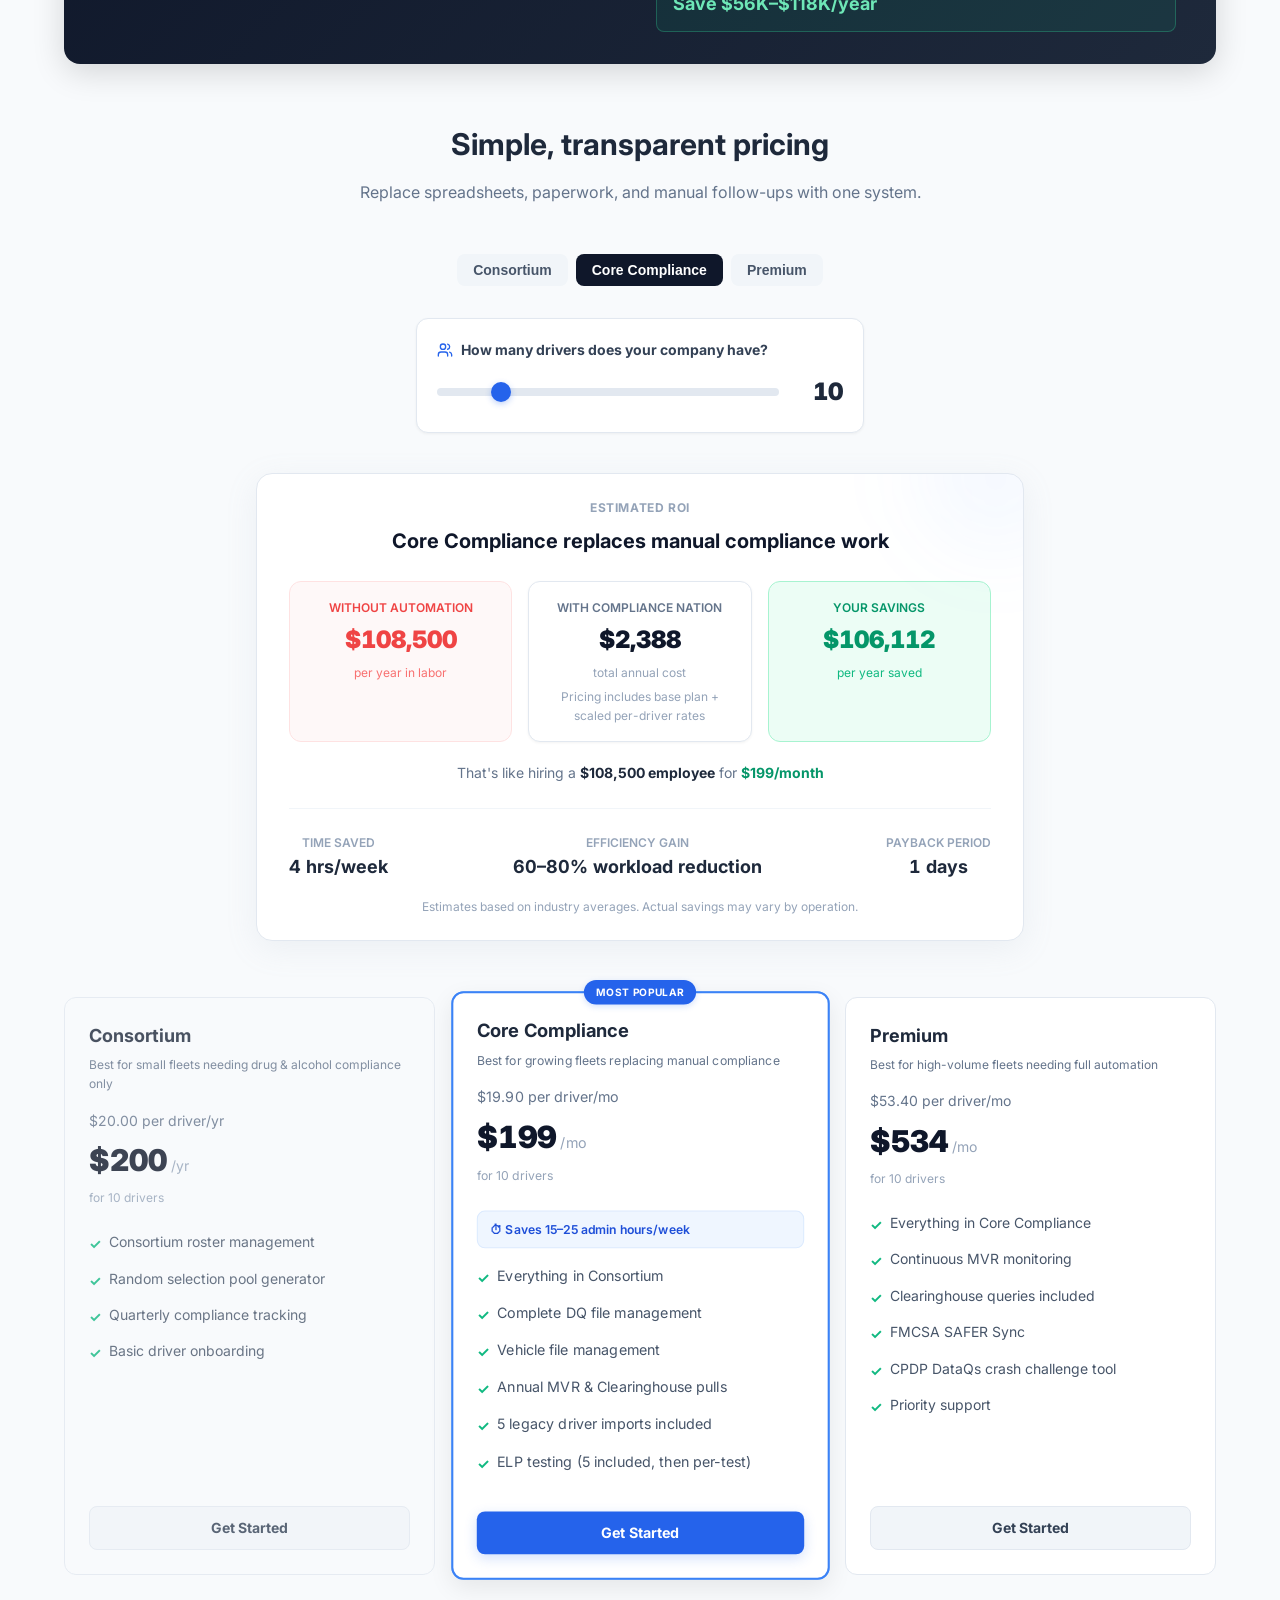
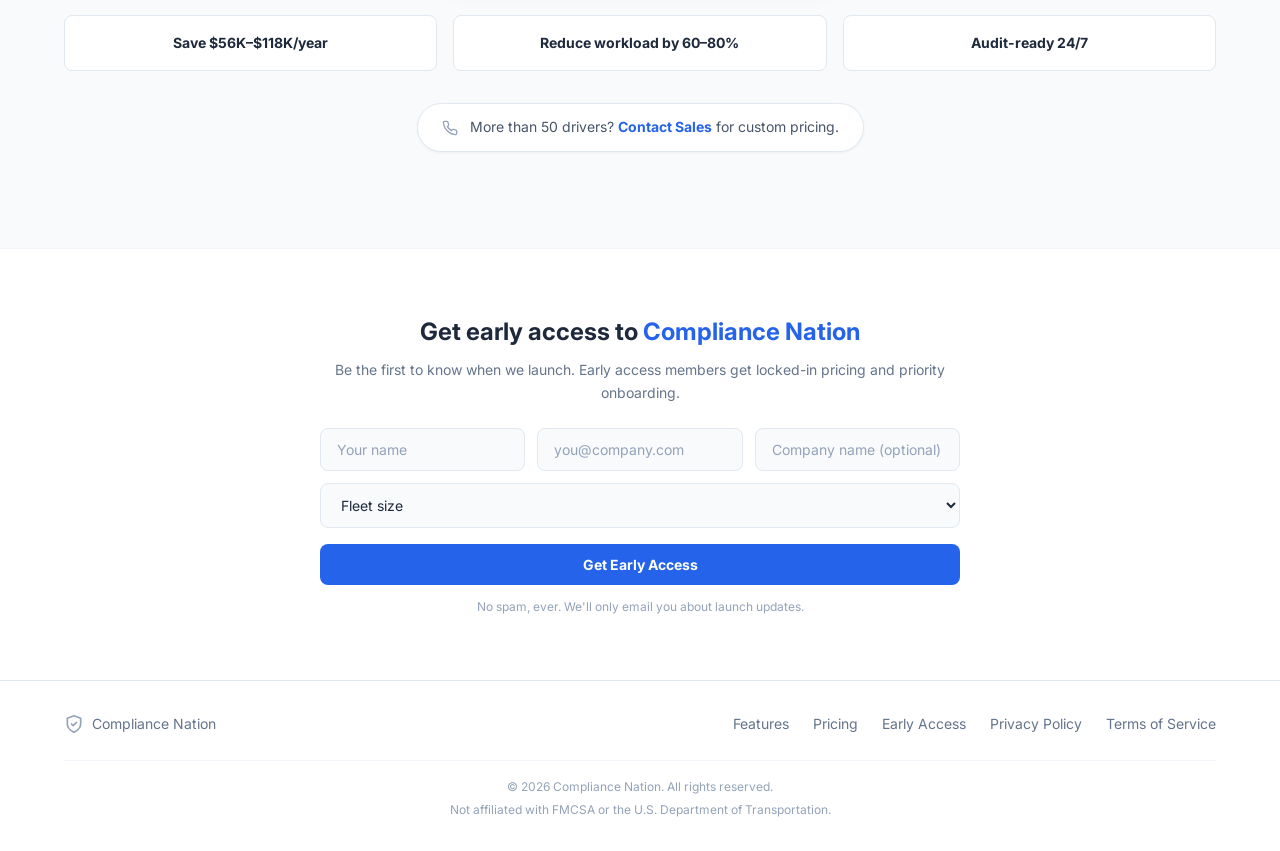
==== commit be73648c: "feat: redesign landing page — white theme, pricing engine, ROI calculator, early access form" ====
--- a/index.html
+++ b/index.html
@@ -3,8 +3,8 @@
 <head>
     <meta charset="UTF-8">
     <meta name="viewport" content="width=device-width, initial-scale=1.0">
-    <title>Compliance Nation — FMCSA Compliance Automation for Carriers</title>
-    <meta name="description" content="Compliance Nation automates driver onboarding, qualification files, drug testing, and FMCSA compliance for motor carriers. Your AI-powered safety and compliance manager at a fraction of the cost.">
+    <title>Compliance Nation — DOT Compliance Platform for Carriers</title>
+    <meta name="description" content="Automated FMCSA compliance management for motor carriers, construction companies, and DOT-regulated fleets. Driver qualification files, drug testing, vehicle compliance — all in one platform.">
     <link rel="preconnect" href="https://fonts.googleapis.com">
     <link rel="preconnect" href="https://fonts.gstatic.com" crossorigin>
     <link href="https://fonts.googleapis.com/css2?family=Inter:wght@300;400;500;600;700;800;900&display=swap" rel="stylesheet">
@@ -12,547 +12,313 @@
     <link rel="icon" type="image/svg+xml" href="data:image/svg+xml,<svg xmlns='http://www.w3.org/2000/svg' viewBox='0 0 32 32'><text y='28' font-size='28'>🛡️</text></svg>">
 </head>
 <body>
-    <!-- Navigation -->
+    <!-- ── Navigation ──────────────────────────────────────────────── -->
     <nav class="navbar" id="navbar">
         <div class="container nav-container">
             <a href="#" class="logo">
-                <span class="logo-icon">🛡️</span>
-                <span class="logo-text">Compliance<span class="logo-accent">Nation</span></span>
+                <svg class="logo-icon" width="28" height="28" viewBox="0 0 24 24" fill="none" stroke="#2563eb" stroke-width="2" stroke-linecap="round" stroke-linejoin="round"><path d="M12 22s8-4 8-10V5l-8-3-8 3v7c0 6 8 10 8 10z"/><polyline points="9 12 11 14 15 10"/></svg>
+                <span class="logo-text">Compliance Nation</span>
             </a>
-            <div class="nav-links" id="navLinks">
-                <a href="#features">Features</a>
-                <a href="#how-it-works">How It Works</a>
-                <a href="#pricing">Pricing</a>
-                <a href="#subscribe" class="nav-cta">Get Early Access</a>
-            </div>
-            <button class="mobile-toggle" id="mobileToggle" aria-label="Toggle menu">
-                <span></span><span></span><span></span>
-            </button>
+            <!-- Login/Register hidden while app is not live
+            <div class="nav-actions">
+                <a href="/sign-in" class="nav-link">Sign In</a>
+                <a href="/sign-up" class="nav-btn-primary">
+                    Register Now
+                    <svg width="16" height="16" viewBox="0 0 24 24" fill="none" stroke="currentColor" stroke-width="2" stroke-linecap="round" stroke-linejoin="round"><path d="M5 12h14"/><path d="m12 5 7 7-7 7"/></svg>
+                </a>
+            </div>
+            -->
+            <div class="nav-actions">
+                <a href="#subscribe" class="nav-btn-primary">
+                    Get Early Access
+                    <svg width="16" height="16" viewBox="0 0 24 24" fill="none" stroke="currentColor" stroke-width="2" stroke-linecap="round" stroke-linejoin="round"><path d="M5 12h14"/><path d="m12 5 7 7-7 7"/></svg>
+                </a>
+            </div>
         </div>
     </nav>
 
-    <!-- Hero Section -->
-    <section class="hero" id="hero">
-        <div class="hero-bg-grid"></div>
+    <!-- ── Hero Section ────────────────────────────────────────────── -->
+    <section class="hero">
         <div class="hero-glow hero-glow-1"></div>
         <div class="hero-glow hero-glow-2"></div>
-        <div class="container hero-container">
-            <div class="hero-content">
-                <div class="hero-badge">
-                    <span class="badge-dot"></span>
-                    Now in Early Access
-                </div>
-                <h1 class="hero-title">
-                    FMCSA Compliance<br>
-                    <span class="gradient-text">on Autopilot</span>
-                </h1>
-                <p class="hero-subtitle">
-                    Your AI-powered safety and compliance manager — at a fraction of the cost. Compliance Nation handles driver onboarding, qualification files, drug testing, and audit preparation so you can focus on running your fleet.
-                </p>
-                <div class="hero-actions">
-                    <a href="#subscribe" class="btn btn-primary btn-lg">
-                        <span>Get Early Access</span>
-                        <svg class="btn-arrow" width="20" height="20" viewBox="0 0 20 20" fill="none"><path d="M4 10h12m0 0l-4-4m4 4l-4 4" stroke="currentColor" stroke-width="2" stroke-linecap="round" stroke-linejoin="round"/></svg>
-                    </a>
-                    <a href="#how-it-works" class="btn btn-ghost btn-lg">
-                        See How It Works
-                    </a>
-                </div>
-                <div class="hero-stats">
-                    <div class="stat">
-                        <span class="stat-number" data-target="391">0</span>
-                        <span class="stat-label">CFR Sections Covered</span>
-                    </div>
-                    <div class="stat-divider"></div>
-                    <div class="stat">
-                        <span class="stat-number"><span data-target="90" class="counter">0</span>%</span>
-                        <span class="stat-label">Time Saved on Onboarding</span>
-                    </div>
-                    <div class="stat-divider"></div>
-                    <div class="stat">
-                        <span class="stat-number">24/7</span>
-                        <span class="stat-label">Compliance Monitoring</span>
-                    </div>
-                </div>
-            </div>
-            <div class="hero-visual">
-                <div class="dashboard-preview">
-                    <img src="hero-dashboard.png" alt="Compliance Nation Dashboard Preview" class="dashboard-img">
-                    <div class="dashboard-float dashboard-float-1">
-                        <div class="float-card">
-                            <svg width="20" height="20" viewBox="0 0 20 20" fill="none"><path d="M16.707 5.293a1 1 0 010 1.414l-8 8a1 1 0 01-1.414 0l-4-4a1 1 0 011.414-1.414L8 12.586l7.293-7.293a1 1 0 011.414 0z" fill="#10B981"/></svg>
-                            <span>CDL Verified</span>
-                        </div>
-                    </div>
-                    <div class="dashboard-float dashboard-float-2">
-                        <div class="float-card">
-                            <svg width="20" height="20" viewBox="0 0 20 20" fill="none"><path d="M16.707 5.293a1 1 0 010 1.414l-8 8a1 1 0 01-1.414 0l-4-4a1 1 0 011.414-1.414L8 12.586l7.293-7.293a1 1 0 011.414 0z" fill="#10B981"/></svg>
-                            <span>Drug Test Clear</span>
-                        </div>
-                    </div>
-                    <div class="dashboard-float dashboard-float-3">
-                        <div class="float-card score-card">
-                            <span class="score-label">Safety Score</span>
-                            <span class="score-value">94</span>
-                        </div>
-                    </div>
-                </div>
+        <div class="container hero-content">
+            <div class="hero-badge">
+                <svg width="16" height="16" viewBox="0 0 24 24" fill="none" stroke="#2563eb" stroke-width="2" stroke-linecap="round" stroke-linejoin="round"><path d="M12 22s8-4 8-10V5l-8-3-8 3v7c0 6 8 10 8 10z"/><polyline points="9 12 11 14 15 10"/></svg>
+                <span>DOT Compliance Platform</span>
+            </div>
+            <h1 class="hero-title">
+                Stay Compliant. <span class="text-blue">Stay Moving.</span>
+            </h1>
+            <p class="hero-subtitle">
+                Built for every DOT-regulated company — motor carriers, construction companies, landscapers, excavation companies, passenger services, and more. Automated FMCSA compliance management so you can focus on your fleet.
+            </p>
+            <div class="hero-actions">
+                <!-- Login/Register hidden while app is not live
+                <a href="/sign-up" class="btn-primary-lg">
+                    Register Now
+                    <svg width="20" height="20" viewBox="0 0 24 24" fill="none" stroke="currentColor" stroke-width="2" stroke-linecap="round" stroke-linejoin="round"><path d="M5 12h14"/><path d="m12 5 7 7-7 7"/></svg>
+                </a>
+                <a href="/sign-in" class="btn-outline-lg">Sign In</a>
+                -->
+                <a href="#subscribe" class="btn-primary-lg">
+                    Get Early Access
+                    <svg width="20" height="20" viewBox="0 0 24 24" fill="none" stroke="currentColor" stroke-width="2" stroke-linecap="round" stroke-linejoin="round"><path d="M5 12h14"/><path d="m12 5 7 7-7 7"/></svg>
+                </a>
+                <a href="#pricing" class="btn-outline-lg">See Pricing</a>
             </div>
         </div>
     </section>
 
-    <!-- Trusted By / Social Proof -->
-    <section class="social-proof">
-        <div class="container">
-            <p class="social-proof-text">Built for FMCSA-regulated motor carriers of all sizes</p>
-            <div class="proof-items">
-                <div class="proof-item">
-                    <span class="proof-icon">🚛</span>
-                    <span>Small Fleets (1-25)</span>
-                </div>
-                <div class="proof-item">
-                    <span class="proof-icon">🚚</span>
-                    <span>Mid-Size Carriers (25-100)</span>
-                </div>
-                <div class="proof-item">
-                    <span class="proof-icon">🏗️</span>
-                    <span>Large Operations (100+)</span>
-                </div>
-                <div class="proof-item">
-                    <span class="proof-icon">🤝</span>
-                    <span>Broker Agencies</span>
-                </div>
-            </div>
-        </div>
-    </section>
-
-    <!-- Features Section -->
+    <!-- ── Features Section ────────────────────────────────────────── -->
     <section class="features" id="features">
         <div class="container">
             <div class="section-header">
-                <span class="section-tag">Features</span>
-                <h2 class="section-title">Everything you need to <span class="gradient-text">stay compliant</span></h2>
-                <p class="section-subtitle">Replace your filing cabinets, spreadsheets, and compliance anxiety with one intelligent platform.</p>
+                <h2 class="section-title">Everything you need to stay DOT compliant</h2>
+                <p class="section-subtitle">One platform to manage driver qualification files, drug &amp; alcohol programs, vehicle compliance, and more.</p>
             </div>
             <div class="features-grid">
-                <div class="feature-card feature-card-lg">
-                    <div class="feature-icon-wrap">
-                        <div class="feature-icon">📱</div>
-                    </div>
-                    <h3>Scan & Go License Capture</h3>
-                    <p>Drivers take a photo of their CDL from their phone. Our system reads the license, pulls out the important details, and fills in the application for them — no typing needed.</p>
-                    <div class="feature-visual">
-                        <div class="scan-animation">
-                            <div class="scan-doc">
-                                <div class="scan-line"></div>
-                                <div class="scan-field scan-field-1"></div>
-                                <div class="scan-field scan-field-2"></div>
-                                <div class="scan-field scan-field-3"></div>
-                            </div>
-                            <div class="scan-results">
-                                <div class="scan-result"><span class="check">✓</span> Name extracted</div>
-                                <div class="scan-result"><span class="check">✓</span> CDL class verified</div>
-                                <div class="scan-result"><span class="check">✓</span> Expiration date logged</div>
-                            </div>
-                        </div>
-                    </div>
-                </div>
-                <div class="feature-card">
-                    <div class="feature-icon-wrap">
-                        <div class="feature-icon">📋</div>
-                    </div>
-                    <h3>Automatic Driver Files</h3>
-                    <p>Your driver qualification files build themselves as information comes in. We track what's complete and what's still needed — so nothing falls through the cracks.</p>
-                </div>
-                <div class="feature-card">
-                    <div class="feature-icon-wrap">
-                        <div class="feature-icon">🧪</div>
-                    </div>
-                    <h3>Random Drug & Alcohol Testing</h3>
-                    <p>DOT-compliant random testing pool with fair, computer-generated selections. We handle the notifications, lab coordination, and all the required record keeping.</p>
-                </div>
-                <div class="feature-card">
-                    <div class="feature-icon-wrap">
-                        <div class="feature-icon">🛡️</div>
-                    </div>
-                    <h3>Always Audit-Ready</h3>
-                    <p>Every action in the system is permanently recorded. When an auditor comes knocking, your records are organized, complete, and ready to go.</p>
-                </div>
-                <div class="feature-card">
-                    <div class="feature-icon-wrap">
-                        <div class="feature-icon">⏰</div>
-                    </div>
-                    <h3>Deadline Tracking & Alerts</h3>
-                    <p>Automatic reminders when CDL renewals, medical cards, MVR pulls, and annual reviews are coming due. Never miss a deadline again.</p>
-                </div>
-                <div class="feature-card">
-                    <div class="feature-icon-wrap">
-                        <div class="feature-icon">📊</div>
-                    </div>
-                    <h3>Driver Safety Monitoring</h3>
-                    <p>Keep an eye on driving records, safety scores, and risk factors for every driver in your fleet — all in one dashboard.</p>
-                </div>
-                <div class="feature-card">
-                    <div class="feature-icon-wrap">
-                        <div class="feature-icon">🤖</div>
-                    </div>
-                    <h3>AI Compliance Assistant</h3>
-                    <p>Have a compliance question? Ask our AI assistant. It pulls answers directly from the actual FMCSA rules so you get the right answer every time.</p>
+                <div class="feature-card">
+                    <div class="feature-icon feature-icon-blue">
+                        <svg width="20" height="20" viewBox="0 0 24 24" fill="none" stroke="currentColor" stroke-width="2" stroke-linecap="round" stroke-linejoin="round"><path d="M14 2H6a2 2 0 0 0-2 2v16a2 2 0 0 0 2 2h12a2 2 0 0 0 2-2V8z"/><polyline points="14 2 14 8 20 8"/><line x1="16" y1="13" x2="8" y2="13"/><line x1="16" y1="17" x2="8" y2="17"/><polyline points="10 9 9 9 8 9"/></svg>
+                    </div>
+                    <h3>Driver Qualification Files</h3>
+                    <p>Complete DQ file management — applications, MVR, medical certs, CDL tracking, and automated expiration alerts.</p>
+                </div>
+                <div class="feature-card">
+                    <div class="feature-icon feature-icon-green">
+                        <svg width="20" height="20" viewBox="0 0 24 24" fill="none" stroke="currentColor" stroke-width="2" stroke-linecap="round" stroke-linejoin="round"><path d="M10 2v7.31"/><path d="M14 9.3V1.99"/><path d="M8.5 2h7"/><path d="M14 9.3a6.5 6.5 0 1 1-4 0"/><path d="M5.58 16.5h12.85"/></svg>
+                    </div>
+                    <h3>Drug &amp; Alcohol Program</h3>
+                    <p>Consortium management, random selection pool, pre-employment testing, and full Clearinghouse integration.</p>
+                </div>
+                <div class="feature-card">
+                    <div class="feature-icon feature-icon-amber">
+                        <svg width="20" height="20" viewBox="0 0 24 24" fill="none" stroke="currentColor" stroke-width="2" stroke-linecap="round" stroke-linejoin="round"><rect x="1" y="3" width="15" height="13" rx="2"/><path d="m16 8 4 2.5v5L16 18"/><circle cx="8.5" cy="20" r="2"/><circle cx="18.5" cy="20" r="2"/></svg>
+                    </div>
+                    <h3>Fleet Vehicle Compliance</h3>
+                    <p>Vehicle registration, insurance tracking, DVIR management, and maintenance scheduling all in one place.</p>
+                </div>
+                <div class="feature-card">
+                    <div class="feature-icon feature-icon-blue">
+                        <svg width="20" height="20" viewBox="0 0 24 24" fill="none" stroke="currentColor" stroke-width="2" stroke-linecap="round" stroke-linejoin="round"><path d="M4.9 19.1C1 15.2 1 8.8 4.9 4.9"/><path d="M7.8 16.2c-2.3-2.3-2.3-6.1 0-8.4"/><circle cx="12" cy="12" r="2"/><path d="M16.2 7.8c2.3 2.3 2.3 6.1 0 8.4"/><path d="M19.1 4.9C23 8.8 23 15.1 19.1 19"/></svg>
+                    </div>
+                    <h3>FMCSA Integration</h3>
+                    <p>Automated SAFER System sync, PSP report ordering, BASICs monitoring, and DataQs crash challenge tracking.</p>
+                </div>
+                <div class="feature-card">
+                    <div class="feature-icon feature-icon-violet">
+                        <svg width="20" height="20" viewBox="0 0 24 24" fill="none" stroke="currentColor" stroke-width="2" stroke-linecap="round" stroke-linejoin="round"><path d="M16 21v-2a4 4 0 0 0-4-4H6a4 4 0 0 0-4 4v2"/><circle cx="9" cy="7" r="4"/><path d="M22 21v-2a4 4 0 0 0-3-3.87"/><path d="M16 3.13a4 4 0 0 1 0 7.75"/></svg>
+                    </div>
+                    <h3>Driver Onboarding</h3>
+                    <p>Digital applications, mobile document capture, e-signatures, and automated screening workflows.</p>
+                </div>
+                <div class="feature-card">
+                    <div class="feature-icon feature-icon-rose">
+                        <svg width="20" height="20" viewBox="0 0 24 24" fill="none" stroke="currentColor" stroke-width="2" stroke-linecap="round" stroke-linejoin="round"><path d="M12 22s8-4 8-10V5l-8-3-8 3v7c0 6 8 10 8 10z"/><polyline points="9 12 11 14 15 10"/></svg>
+                    </div>
+                    <h3>Compliance Monitoring</h3>
+                    <p>Real-time compliance scoring, automated reminders, audit-ready reports, and append-only event ledger.</p>
                 </div>
             </div>
         </div>
     </section>
 
-    <!-- How It Works (Animated Workflow) -->
-    <section class="how-it-works" id="how-it-works">
+    <!-- ── Pricing Section ─────────────────────────────────────────── -->
+    <section class="pricing-section" id="pricing">
         <div class="container">
+
+            <!-- ROI Dark Banner -->
+            <div class="roi-banner">
+                <div class="roi-banner-grid">
+                    <div>
+                        <p class="roi-banner-tag roi-banner-tag-old">The Old Way</p>
+                        <h3 class="roi-banner-title">Hiring for compliance is expensive</h3>
+                        <ul class="roi-banner-list">
+                            <li>❌ $68K–$130K Compliance Manager</li>
+                            <li>❌ $60K–$90K Safety Manager</li>
+                            <li>❌ Manual tracking, follow-ups, and errors</li>
+                        </ul>
+                    </div>
+                    <div>
+                        <p class="roi-banner-tag roi-banner-tag-new">With Compliance Nation</p>
+                        <h3 class="roi-banner-title">Automate 60–80% of compliance work</h3>
+                        <ul class="roi-banner-list roi-banner-list-new">
+                            <li>✅ Real-time compliance monitoring</li>
+                            <li>✅ Automated alerts &amp; renewals</li>
+                            <li>✅ Audit-ready at all times</li>
+                        </ul>
+                        <div class="roi-banner-savings">
+                            <p>Save $56K–$118K/year</p>
+                        </div>
+                    </div>
+                </div>
+            </div>
+
+            <!-- Pricing Header -->
             <div class="section-header">
-                <span class="section-tag">How It Works</span>
-                <h2 class="section-title">From invite to <span class="gradient-text">hire-ready</span> in 4 steps</h2>
-                <p class="section-subtitle">Your part takes 2 minutes. The system handles the rest.</p>
-            </div>
-            <div class="workflow">
-                <div class="workflow-track">
-                    <div class="workflow-progress" id="workflowProgress"></div>
-                </div>
-                <div class="workflow-steps">
-                    <div class="workflow-step active" data-step="1">
-                        <div class="step-connector">
-                            <div class="step-dot">
-                                <span class="step-number">1</span>
-                            </div>
-                        </div>
-                        <div class="step-content">
-                            <div class="step-icon-box">
-                                <svg width="32" height="32" viewBox="0 0 24 24" fill="none" stroke="currentColor" stroke-width="2" stroke-linecap="round" stroke-linejoin="round"><path d="M22 2L11 13"/><path d="M22 2l-7 20-4-9-9-4 20-7z"/></svg>
-                            </div>
-                            <h3>Invite Driver</h3>
-                            <p>Send a magic link via SMS. Driver opens it on their phone — no app download needed.</p>
-                        </div>
-                    </div>
-                    <div class="workflow-step" data-step="2">
-                        <div class="step-connector">
-                            <div class="step-dot">
-                                <span class="step-number">2</span>
-                            </div>
-                        </div>
-                        <div class="step-content">
-                            <div class="step-icon-box">
-                                <svg width="32" height="32" viewBox="0 0 24 24" fill="none" stroke="currentColor" stroke-width="2" stroke-linecap="round" stroke-linejoin="round"><rect x="2" y="3" width="20" height="14" rx="2"/><line x1="8" y1="21" x2="16" y2="21"/><line x1="12" y1="17" x2="12" y2="21"/></svg>
-                            </div>
-                            <h3>Scan & Apply</h3>
-                            <p>The driver takes a photo of their CDL with their phone camera. The system reads it and fills in their application automatically.</p>
-                        </div>
-                    </div>
-                    <div class="workflow-step" data-step="3">
-                        <div class="step-connector">
-                            <div class="step-dot">
-                                <span class="step-number">3</span>
-                            </div>
-                        </div>
-                        <div class="step-content">
-                            <div class="step-icon-box">
-                                <svg width="32" height="32" viewBox="0 0 24 24" fill="none" stroke="currentColor" stroke-width="2" stroke-linecap="round" stroke-linejoin="round"><path d="M22 11.08V12a10 10 0 11-5.93-9.14"/><polyline points="22 4 12 14.01 9 11.01"/></svg>
-                            </div>
-                            <h3>Auto-Verify</h3>
-                            <p>The system pulls driving records, checks the FMCSA Clearinghouse, and orders the pre-employment drug test — all without you lifting a finger.</p>
-                        </div>
-                    </div>
-                    <div class="workflow-step" data-step="4">
-                        <div class="step-connector">
-                            <div class="step-dot">
-                                <span class="step-number">4</span>
-                            </div>
-                        </div>
-                        <div class="step-content">
-                            <div class="step-icon-box">
-                                <svg width="32" height="32" viewBox="0 0 24 24" fill="none" stroke="currentColor" stroke-width="2" stroke-linecap="round" stroke-linejoin="round"><path d="M12 22s8-4 8-10V5l-8-3-8 3v7c0 6 8 10 8 10z"/></svg>
-                            </div>
-                            <h3>Hire Ready</h3>
-                            <p>Once everything clears, your driver's complete qualification file is assembled and audit-ready from day one. No paperwork left behind.</p>
-                        </div>
-                    </div>
+                <h2 class="section-title">Simple, transparent pricing</h2>
+                <p class="section-subtitle">Replace spreadsheets, paperwork, and manual follow-ups with one system.</p>
+            </div>
+
+            <!-- Plan Selector Tabs -->
+            <div class="plan-tabs" id="planTabs">
+                <button class="plan-tab" data-plan="consortium">Consortium</button>
+                <button class="plan-tab active" data-plan="core">Core Compliance</button>
+                <button class="plan-tab" data-plan="premium">Premium</button>
+            </div>
+
+            <!-- Driver Count Selector -->
+            <div class="driver-selector">
+                <div class="driver-selector-card">
+                    <label class="driver-selector-label">
+                        <svg width="16" height="16" viewBox="0 0 24 24" fill="none" stroke="#2563eb" stroke-width="2" stroke-linecap="round" stroke-linejoin="round"><path d="M16 21v-2a4 4 0 0 0-4-4H6a4 4 0 0 0-4 4v2"/><circle cx="9" cy="7" r="4"/><path d="M22 21v-2a4 4 0 0 0-3-3.87"/><path d="M16 3.13a4 4 0 0 1 0 7.75"/></svg>
+                        How many drivers does your company have?
+                    </label>
+                    <div class="driver-slider-row">
+                        <input type="range" id="driverSlider" class="driver-slider" min="1" max="55" value="10">
+                        <span class="driver-count" id="driverCount">10</span>
+                    </div>
+                </div>
+            </div>
+
+            <!-- ROI Calculator -->
+            <div class="roi-calculator">
+                <div class="roi-calc-card">
+                    <div class="roi-calc-glow"></div>
+                    <div class="roi-calc-header">
+                        <p class="roi-calc-tag">Estimated ROI</p>
+                        <h3 class="roi-calc-title" id="roiTitle">Core Compliance replaces manual compliance work</h3>
+                    </div>
+                    <div class="roi-calc-grid">
+                        <div class="roi-box roi-box-red">
+                            <p class="roi-box-label">Without Automation</p>
+                            <p class="roi-box-value" id="roiLaborCost">$108,500</p>
+                            <p class="roi-box-sub">per year in labor</p>
+                        </div>
+                        <div class="roi-box roi-box-neutral">
+                            <p class="roi-box-label">With Compliance Nation</p>
+                            <p class="roi-box-value" id="roiAnnualCost">$2,388</p>
+                            <p class="roi-box-sub">total annual cost</p>
+                            <p class="roi-box-note">Pricing includes base plan + scaled per-driver rates</p>
+                        </div>
+                        <div class="roi-box roi-box-green">
+                            <p class="roi-box-label">Your Savings</p>
+                            <p class="roi-box-value" id="roiSavings">$106,112</p>
+                            <p class="roi-box-sub">per year saved</p>
+                        </div>
+                    </div>
+                    <p class="roi-framing" id="roiFraming">
+                        That's like hiring a <span class="roi-framing-bold" id="roiLaborInline">$108,500 employee</span>
+                        for <span class="roi-framing-green" id="roiMonthlyInline">$199/month</span>
+                    </p>
+                    <div class="roi-divider"></div>
+                    <div class="roi-metrics">
+                        <div>
+                            <p class="roi-metric-label">Time Saved</p>
+                            <p class="roi-metric-value" id="roiHours">4 hrs/week</p>
+                        </div>
+                        <div>
+                            <p class="roi-metric-label">Efficiency Gain</p>
+                            <p class="roi-metric-value">60–80% workload reduction</p>
+                        </div>
+                        <div>
+                            <p class="roi-metric-label">Payback Period</p>
+                            <p class="roi-metric-value" id="roiPayback">1 days</p>
+                        </div>
+                    </div>
+                    <p class="roi-disclaimer">Estimates based on industry averages. Actual savings may vary by operation.</p>
+                </div>
+            </div>
+
+            <!-- Plan Cards Grid -->
+            <div class="plan-cards" id="planCards">
+                <!-- Cards rendered by JS -->
+            </div>
+
+            <!-- Mini Value Bar -->
+            <div class="value-bar">
+                <div class="value-bar-item">
+                    <p>Save $56K–$118K/year</p>
+                </div>
+                <div class="value-bar-item">
+                    <p>Reduce workload by 60–80%</p>
+                </div>
+                <div class="value-bar-item">
+                    <p>Audit-ready 24/7</p>
+                </div>
+            </div>
+
+            <!-- Contact Sales -->
+            <div class="contact-sales">
+                <div class="contact-sales-pill">
+                    <svg width="16" height="16" viewBox="0 0 24 24" fill="none" stroke="#94a3b8" stroke-width="2" stroke-linecap="round" stroke-linejoin="round"><path d="M22 16.92v3a2 2 0 0 1-2.18 2 19.79 19.79 0 0 1-8.63-3.07 19.5 19.5 0 0 1-6-6 19.79 19.79 0 0 1-3.07-8.67A2 2 0 0 1 4.11 2h3a2 2 0 0 1 2 1.72c.127.96.362 1.903.7 2.81a2 2 0 0 1-.45 2.11L8.09 9.91a16 16 0 0 0 6 6l1.27-1.27a2 2 0 0 1 2.11-.45c.907.338 1.85.573 2.81.7A2 2 0 0 1 22 16.92z"/></svg>
+                    <span>More than 50 drivers? <a href="mailto:sales@compliancenation.io">Contact Sales</a> for custom pricing.</span>
                 </div>
             </div>
         </div>
     </section>
 
-    <!-- Before/After Comparison -->
-    <section class="comparison">
-        <div class="container">
-            <div class="section-header">
-                <span class="section-tag">Why Switch</span>
-                <h2 class="section-title">The old way vs. <span class="gradient-text">the CN way</span></h2>
-            </div>
-            <div class="comparison-grid">
-                <div class="comparison-card comparison-old">
-                    <div class="comparison-header">
-                        <span class="comp-icon">📁</span>
-                        <h3>The Old Way</h3>
-                    </div>
-                    <ul class="comparison-list">
-                        <li><span class="x-mark">✕</span> Paper applications mailed or faxed</li>
-                        <li><span class="x-mark">✕</span> Hours of manual data entry</li>
-                        <li><span class="x-mark">✕</span> Chasing down driving records yourself</li>
-                        <li><span class="x-mark">✕</span> Filing cabinets full of driver files</li>
-                        <li><span class="x-mark">✕</span> Spreadsheets to track expirations</li>
-                        <li><span class="x-mark">✕</span> Hoping you didn't miss a required form</li>
-                        <li><span class="x-mark">✕</span> Scrambling when an auditor shows up</li>
-                    </ul>
-                    <div class="comparison-time">
-                        <span class="time-value">2+ weeks</span>
-                        <span class="time-label">Typical onboarding time</span>
-                    </div>
-                </div>
-                <div class="comparison-card comparison-new">
-                    <div class="comparison-header">
-                        <span class="comp-icon">🛡️</span>
-                        <h3>The CN Way</h3>
-                        <span class="comp-badge">Recommended</span>
-                    </div>
-                    <ul class="comparison-list">
-                        <li><span class="check-mark">✓</span> You send an invite — takes 2 minutes</li>
-                        <li><span class="check-mark">✓</span> Driver fills out the app from their phone</li>
-                        <li><span class="check-mark">✓</span> System pulls driving records automatically</li>
-                        <li><span class="check-mark">✓</span> Driver files build themselves as info comes in</li>
-                        <li><span class="check-mark">✓</span> Automatic alerts before anything expires</li>
-                        <li><span class="check-mark">✓</span> We become your safety & compliance manager</li>
-                        <li><span class="check-mark">✓</span> Always audit-ready — no scrambling</li>
-                    </ul>
-                    <div class="comparison-time">
-                        <span class="time-value time-fast">As little as 3 days</span>
-                        <span class="time-label">Driver fully onboarded</span>
-                    </div>
-                </div>
-            </div>
-        </div>
-    </section>
-
-    <!-- Pricing Calculator -->
-    <section class="pricing" id="pricing">
-        <div class="container">
-            <div class="section-header">
-                <span class="section-tag">Pricing</span>
-                <h2 class="section-title">Plans that <span class="gradient-text">grow with you</span></h2>
-                <p class="section-subtitle">Select your plan and fleet size. See exactly what you'll pay — no surprises.</p>
-            </div>
-
-            <!-- Tier Selection Tabs -->
-            <div class="calc-tier-tabs" id="calcTierTabs">
-                <button class="calc-tier-tab" data-tier="consortium">
-                    <span class="tab-name">Consortium</span>
-                    <span class="tab-desc">Drug & Alcohol Pool</span>
-                </button>
-                <button class="calc-tier-tab active" data-tier="core">
-                    <span class="tab-name">Core Compliance</span>
-                    <span class="tab-desc">Full-Service Manager</span>
-                </button>
-                <button class="calc-tier-tab" data-tier="premium">
-                    <span class="tab-name">Premium</span>
-                    <span class="tab-desc">Zero-Touch Hiring</span>
-                </button>
-            </div>
-
-            <div class="calc-body">
-                <!-- Left: Calculator -->
-                <div class="calc-panel">
-                    <div class="calc-slider-section">
-                        <div class="calc-slider-header">
-                            <label for="driverSlider">How many drivers do you have?</label>
-                            <span class="calc-driver-count" id="calcDriverCount">10</span>
-                        </div>
-                        <input type="range" id="driverSlider" class="calc-slider" min="1" max="100" value="10" step="1">
-                        <div class="calc-slider-labels">
-                            <span>1</span>
-                            <span>25</span>
-                            <span>50</span>
-                            <span>75</span>
-                            <span>100+</span>
-                        </div>
-                    </div>
-
-                    <div class="calc-result">
-                        <div class="calc-price-display">
-                            <span class="calc-price-label">Your price</span>
-                            <div class="calc-price-main">
-                                <span class="calc-currency">$</span>
-                                <span class="calc-amount" id="calcAmount">199</span>
-                                <span class="calc-period" id="calcPeriod">/month</span>
-                            </div>
-                            <span class="calc-avg-driver" id="calcAvgDriver">$19.90 avg cost per driver</span>
-                        </div>
-
-                        <div class="calc-breakdown" id="calcBreakdown">
-                            <div class="calc-breakdown-row">
-                                <span>Base fee (includes 10 drivers)</span>
-                                <span id="calcBase">$199</span>
-                            </div>
-                            <div class="calc-breakdown-row" id="calcExtraRow" style="display: none;">
-                                <span id="calcExtraLabel">0 additional drivers</span>
-                                <span id="calcExtraAmount">$0</span>
-                            </div>
-                            <div class="calc-breakdown-row calc-breakdown-total">
-                                <span>Total</span>
-                                <span id="calcTotal">$199/month</span>
-                            </div>
-                        </div>
-                    </div>
-
-                    <!-- Features for selected tier -->
-                    <div class="calc-features" id="calcFeatures">
-                        <h4>What's included:</h4>
-                        <ul id="calcFeatureList"></ul>
-                    </div>
-
-                    <a href="#subscribe" class="btn btn-primary btn-lg btn-block calc-cta">Get Started</a>
-                    <p class="pricing-note" style="margin-top: 1rem;">101+ drivers? <a href="mailto:info@compliancenation.net" style="color: var(--primary); text-decoration: underline;">Contact us</a> for custom Enterprise pricing.</p>
-                </div>
-
-                <!-- Right: ROI Comparison -->
-                <div class="calc-roi">
-                    <div class="roi-header">
-                        <span class="roi-icon">💰</span>
-                        <h3>Your Savings</h3>
-                        <p>See how Compliance Nation compares to hiring a Safety &amp; Compliance Manager</p>
-                    </div>
-
-                    <div class="roi-comparison">
-                        <div class="roi-row roi-row-them">
-                            <div class="roi-row-label">
-                                <span class="roi-dot roi-dot-red"></span>
-                                Hiring a Safety Manager
-                            </div>
-                            <div class="roi-row-value" id="roiManagerCost">$55,000 – $75,000/yr</div>
-                        </div>
-                        <div class="roi-row roi-row-us">
-                            <div class="roi-row-label">
-                                <span class="roi-dot roi-dot-green"></span>
-                                Compliance Nation
-                            </div>
-                            <div class="roi-row-value roi-value-green" id="roiOurCost">$2,388/yr</div>
-                        </div>
-                    </div>
-
-                    <div class="roi-savings-box">
-                        <span class="roi-savings-label">Your estimated annual savings</span>
-                        <span class="roi-savings-amount" id="roiSavings">$52,612 – $72,612</span>
-                    </div>
-
-                    <div class="roi-bar-section">
-                        <div class="roi-bar-label">Compliance Nation handles <strong id="roiPercent">80%</strong> of a Safety Manager's workload</div>
-                        <div class="roi-bar-track">
-                            <div class="roi-bar-fill" id="roiBarFill" style="width: 80%;">
-                                <span>80%</span>
-                            </div>
-                        </div>
-                        <div class="roi-bar-details">
-                            <div class="roi-detail">
-                                <span class="roi-detail-icon">🤖</span>
-                                <span>Automated by CN</span>
-                            </div>
-                            <div class="roi-detail roi-detail-manual">
-                                <span class="roi-detail-icon">👤</span>
-                                <span>Still needs a person</span>
-                            </div>
-                        </div>
-                    </div>
-
-                    <ul class="roi-tasks">
-                        <li class="roi-task-auto"><span class="check">✓</span> Driver onboarding & file building</li>
-                        <li class="roi-task-auto"><span class="check">✓</span> Drug & alcohol testing management</li>
-                        <li class="roi-task-auto"><span class="check">✓</span> Driving record checks & monitoring</li>
-                        <li class="roi-task-auto"><span class="check">✓</span> Deadline tracking & expiration alerts</li>
-                        <li class="roi-task-auto"><span class="check">✓</span> Audit preparation & record keeping</li>
-                        <li class="roi-task-auto"><span class="check">✓</span> FMCSA Clearinghouse queries</li>
-                        <li class="roi-task-manual"><span class="x-mark">—</span> Ride-alongs & in-person training</li>
-                        <li class="roi-task-manual"><span class="x-mark">—</span> Accident investigation on-scene</li>
-                    </ul>
-                </div>
-            </div>
-        </div>
-    </section>
-
-    <!-- Subscribe / CTA Section -->
+    <!-- ── Early Access Form ───────────────────────────────────────── -->
     <section class="subscribe" id="subscribe">
         <div class="container">
             <div class="subscribe-card">
-                <div class="subscribe-glow"></div>
-                <div class="subscribe-content">
-                    <h2 class="subscribe-title">Get early access to <span class="gradient-text">Compliance Nation</span></h2>
-                    <p class="subscribe-subtitle">Be the first to know when we launch. Early access members get locked-in pricing and priority onboarding.</p>
-                    <form id="subscribeForm" class="subscribe-form" action="https://formspree.io/f/xyzgobla" method="POST">
-                        <div class="form-row">
-                            <div class="form-group">
-                                <input type="text" name="name" id="subscribeName" placeholder="Your name" required>
-                            </div>
-                            <div class="form-group">
-                                <input type="email" name="email" id="subscribeEmail" placeholder="you@company.com" required>
-                            </div>
-                            <div class="form-group">
-                                <input type="text" name="company" id="subscribeCompany" placeholder="Company name (optional)">
-                            </div>
-                        </div>
-                        <div class="form-row form-row-extras">
-                            <div class="form-group">
-                                <select name="fleet_size" id="subscribeFleet">
-                                    <option value="" disabled selected>Fleet size</option>
-                                    <option value="1-10">1 – 10 trucks</option>
-                                    <option value="11-25">11 – 25 trucks</option>
-                                    <option value="26-50">26 – 50 trucks</option>
-                                    <option value="51-100">51 – 100 trucks</option>
-                                    <option value="100+">100+ trucks</option>
-                                </select>
-                            </div>
-                        </div>
-                        <button type="submit" class="btn btn-primary btn-lg btn-submit" id="subscribeBtn">
-                            <span class="btn-text">Get Early Access</span>
-                            <span class="btn-loading" style="display:none;">
-                                <svg class="spinner" width="20" height="20" viewBox="0 0 20 20"><circle cx="10" cy="10" r="8" stroke="currentColor" stroke-width="2" fill="none" stroke-dasharray="50" stroke-dashoffset="35"><animateTransform attributeName="transform" type="rotate" from="0 10 10" to="360 10 10" dur="0.8s" repeatCount="indefinite"/></circle></svg>
-                                Submitting...
-                            </span>
-                        </button>
-                    </form>
-                    <div class="subscribe-success" id="subscribeSuccess" style="display:none;">
-                        <div class="success-icon">🎉</div>
-                        <h3>You're on the list!</h3>
-                        <p>We'll reach out soon with your early access details.</p>
-                    </div>
-                    <p class="form-disclaimer">No spam, ever. We'll only email you about launch updates.</p>
-                </div>
+                <h2 class="subscribe-title">Get early access to <span class="text-blue">Compliance Nation</span></h2>
+                <p class="subscribe-subtitle">Be the first to know when we launch. Early access members get locked-in pricing and priority onboarding.</p>
+                <form id="subscribeForm" class="subscribe-form">
+                    <div class="form-row">
+                        <div class="form-group">
+                            <input type="text" name="name" id="subscribeName" placeholder="Your name" required>
+                        </div>
+                        <div class="form-group">
+                            <input type="email" name="email" id="subscribeEmail" placeholder="you@company.com" required>
+                        </div>
+                        <div class="form-group">
+                            <input type="text" name="company" id="subscribeCompany" placeholder="Company name (optional)">
+                        </div>
+                    </div>
+                    <div class="form-row">
+                        <div class="form-group">
+                            <select name="fleet_size" id="subscribeFleet">
+                                <option value="" disabled selected>Fleet size</option>
+                                <option value="1-10">1 – 10 drivers</option>
+                                <option value="11-25">11 – 25 drivers</option>
+                                <option value="26-50">26 – 50 drivers</option>
+                                <option value="51-100">51 – 100 drivers</option>
+                                <option value="100+">100+ drivers</option>
+                            </select>
+                        </div>
+                    </div>
+                    <button type="submit" class="btn-submit" id="subscribeBtn">
+                        <span class="btn-text">Get Early Access</span>
+                        <span class="btn-loading" style="display:none;">Submitting...</span>
+                    </button>
+                </form>
+                <div class="subscribe-success" id="subscribeSuccess" style="display:none;">
+                    <div class="success-icon">🎉</div>
+                    <h3>You're on the list!</h3>
+                    <p>We'll reach out soon with your early access details.</p>
+                </div>
+                <p class="form-disclaimer">No spam, ever. We'll only email you about launch updates.</p>
             </div>
         </div>
     </section>
 
-    <!-- Footer -->
+    <!-- ── Footer ──────────────────────────────────────────────────── -->
     <footer class="footer">
         <div class="container">
             <div class="footer-grid">
                 <div class="footer-brand">
                     <a href="#" class="logo">
-                        <span class="logo-icon">🛡️</span>
-                        <span class="logo-text">Compliance<span class="logo-accent">Nation</span></span>
+                        <svg class="logo-icon" width="20" height="20" viewBox="0 0 24 24" fill="none" stroke="#94a3b8" stroke-width="2" stroke-linecap="round" stroke-linejoin="round"><path d="M12 22s8-4 8-10V5l-8-3-8 3v7c0 6 8 10 8 10z"/><polyline points="9 12 11 14 15 10"/></svg>
+                        <span class="footer-logo-text">Compliance Nation</span>
                     </a>
-                    <p class="footer-desc">Your AI-powered safety and compliance manager for FMCSA-regulated carriers.</p>
                 </div>
                 <div class="footer-links">
-                    <h4>Product</h4>
                     <a href="#features">Features</a>
-                    <a href="#how-it-works">How It Works</a>
                     <a href="#pricing">Pricing</a>
                     <a href="#subscribe">Early Access</a>
-                </div>
-                <div class="footer-links">
-                    <h4>Compliance</h4>
-                    <a href="#">Part 391 – Qualifications</a>
-                    <a href="#">Part 382 – Drug Testing</a>
-                    <a href="#">Part 383 – CDL Standards</a>
-                    <a href="#">Part 390 – General</a>
-                </div>
-                <div class="footer-links">
-                    <h4>Company</h4>
-                    <a href="mailto:info@compliancenation.net">Contact Us</a>
-                    <a href="#">Privacy Policy</a>
-                    <a href="#">Terms of Service</a>
+                    <a href="privacy.html">Privacy Policy</a>
+                    <a href="terms.html">Terms of Service</a>
                 </div>
             </div>
             <div class="footer-bottom">
--- a/styles.css
+++ b/styles.css
@@ -1,1633 +1,642 @@
-/* ===== RESET & BASE ===== */
-*, *::before, *::after { margin: 0; padding: 0; box-sizing: border-box; }
+/* ═══════════════════════════════════════════════════════════════
+   Compliance Nation Landing Page — White Theme
+   ═══════════════════════════════════════════════════════════════ */
+
+*, *::before, *::after { box-sizing: border-box; margin: 0; padding: 0; }
 
 :root {
-    --bg-dark: #050A18;
-    --bg-card: #0D1425;
-    --bg-card-hover: #131D35;
-    --bg-elevated: #1A2744;
-    --border: rgba(255,255,255,0.06);
-    --border-hover: rgba(255,255,255,0.12);
-
-    --text-primary: #F1F5F9;
-    --text-secondary: #94A3B8;
-    --text-muted: #64748B;
-
-    --accent-blue: #3B82F6;
-    --accent-blue-glow: rgba(59,130,246,0.3);
-    --accent-cyan: #06B6D4;
-    --accent-green: #10B981;
-    --accent-red: #EF4444;
-    --accent-purple: #8B5CF6;
-    --accent-amber: #F59E0B;
-
-    --gradient-primary: linear-gradient(135deg, #3B82F6, #06B6D4);
-    --gradient-text: linear-gradient(135deg, #3B82F6, #06B6D4, #10B981);
-    --gradient-card: linear-gradient(135deg, rgba(59,130,246,0.08), rgba(6,182,212,0.04));
-    --gradient-glow: radial-gradient(ellipse at center, rgba(59,130,246,0.15), transparent 70%);
-
-    --radius-sm: 8px;
-    --radius-md: 12px;
-    --radius-lg: 20px;
-    --radius-xl: 28px;
-
-    --shadow-sm: 0 1px 3px rgba(0,0,0,0.3);
-    --shadow-md: 0 4px 20px rgba(0,0,0,0.4);
-    --shadow-lg: 0 8px 40px rgba(0,0,0,0.5);
-    --shadow-glow: 0 0 60px rgba(59,130,246,0.15);
-
-    --transition-fast: 150ms cubic-bezier(0.4, 0, 0.2, 1);
-    --transition-base: 250ms cubic-bezier(0.4, 0, 0.2, 1);
-    --transition-slow: 400ms cubic-bezier(0.4, 0, 0.2, 1);
-
-    --font-sans: 'Inter', -apple-system, BlinkMacSystemFont, sans-serif;
-}
-
-html {
-    font-size: 16px;
-    scroll-behavior: smooth;
-    scroll-padding-top: 80px;
-}
-
+    --blue-50: #eff6ff;
+    --blue-100: #dbeafe;
+    --blue-200: #bfdbfe;
+    --blue-300: #93c5fd;
+    --blue-500: #3b82f6;
+    --blue-600: #2563eb;
+    --blue-700: #1d4ed8;
+    --slate-50: #f8fafc;
+    --slate-100: #f1f5f9;
+    --slate-200: #e2e8f0;
+    --slate-300: #cbd5e1;
+    --slate-400: #94a3b8;
+    --slate-500: #64748b;
+    --slate-600: #475569;
+    --slate-700: #334155;
+    --slate-800: #1e293b;
+    --slate-900: #0f172a;
+    --emerald-50: #ecfdf5;
+    --emerald-200: #a7f3d0;
+    --emerald-300: #6ee7b7;
+    --emerald-400: #34d399;
+    --emerald-500: #10b981;
+    --emerald-600: #059669;
+    --red-50: #fef2f2;
+    --red-100: #fee2e2;
+    --red-400: #f87171;
+    --red-500: #ef4444;
+    --amber-50: #fffbeb;
+    --amber-100: #fef3c7;
+    --amber-500: #f59e0b;
+    --amber-600: #d97706;
+    --violet-50: #f5f3ff;
+    --violet-600: #7c3aed;
+    --rose-50: #fff1f2;
+    --rose-600: #e11d48;
+}
+
+html { scroll-behavior: smooth; }
 body {
-    font-family: var(--font-sans);
-    background: var(--bg-dark);
-    color: var(--text-primary);
+    font-family: 'Inter', -apple-system, BlinkMacSystemFont, 'Segoe UI', sans-serif;
+    color: var(--slate-800);
+    background: var(--slate-50);
     line-height: 1.6;
-    overflow-x: hidden;
     -webkit-font-smoothing: antialiased;
 }
 
-.container {
+.container { max-width: 1200px; margin: 0 auto; padding: 0 1.5rem; }
+.text-blue { color: var(--blue-600); }
+
+/* ── Navbar ────────────────────────────────────────────────────── */
+.navbar {
+    position: sticky;
+    top: 0;
+    z-index: 50;
+    background: rgba(255,255,255,0.8);
+    backdrop-filter: blur(12px);
+    -webkit-backdrop-filter: blur(12px);
+    border-bottom: 1px solid var(--slate-200);
+}
+.nav-container {
+    display: flex;
+    align-items: center;
+    justify-content: space-between;
+    padding: 1rem 1.5rem;
     max-width: 1200px;
     margin: 0 auto;
-    padding: 0 24px;
-}
-
-a { color: inherit; text-decoration: none; }
-img { max-width: 100%; height: auto; display: block; }
-
-/* ===== NAVIGATION ===== */
-.navbar {
-    position: fixed;
-    top: 0;
-    left: 0;
-    right: 0;
-    z-index: 1000;
-    padding: 16px 0;
-    transition: background var(--transition-base), backdrop-filter var(--transition-base), box-shadow var(--transition-base);
-}
-
-.navbar.scrolled {
-    background: rgba(5,10,24,0.85);
-    backdrop-filter: blur(20px);
-    -webkit-backdrop-filter: blur(20px);
-    box-shadow: 0 1px 0 var(--border);
-}
-
-.nav-container {
-    display: flex;
-    align-items: center;
-    justify-content: space-between;
-}
-
+}
 .logo {
     display: flex;
     align-items: center;
-    gap: 10px;
-    font-weight: 700;
+    gap: 0.5rem;
+    text-decoration: none;
+}
+.logo-text {
     font-size: 1.25rem;
-}
-
-.logo-icon { font-size: 1.5rem; }
-.logo-accent { color: var(--accent-blue); }
-
-.nav-links {
-    display: flex;
-    align-items: center;
-    gap: 32px;
-}
-
-.nav-links a {
-    font-size: 0.875rem;
-    font-weight: 500;
-    color: var(--text-secondary);
-    transition: color var(--transition-fast);
-}
-
-.nav-links a:hover { color: var(--text-primary); }
-
-.nav-cta {
-    padding: 8px 20px !important;
-    background: var(--gradient-primary) !important;
-    color: white !important;
-    border-radius: var(--radius-sm);
-    font-weight: 600 !important;
-}
-
-.mobile-toggle {
-    display: none;
-    flex-direction: column;
-    gap: 5px;
-    background: none;
-    border: none;
-    cursor: pointer;
-    padding: 4px;
-}
-
-.mobile-toggle span {
-    width: 24px;
-    height: 2px;
-    background: var(--text-primary);
-    border-radius: 2px;
-    transition: var(--transition-fast);
-}
-
-/* ===== BUTTONS ===== */
-.btn {
+    font-weight: 700;
+    color: var(--slate-800);
+    letter-spacing: -0.02em;
+}
+.nav-actions { display: flex; align-items: center; gap: 0.75rem; }
+.nav-link {
+    font-size: 0.875rem;
+    font-weight: 600;
+    color: var(--slate-700);
+    text-decoration: none;
+    padding: 0.5rem 1rem;
+    transition: color 0.2s;
+}
+.nav-link:hover { color: var(--blue-600); }
+.nav-btn-primary {
     display: inline-flex;
     align-items: center;
-    justify-content: center;
-    gap: 8px;
-    font-family: var(--font-sans);
+    gap: 0.5rem;
+    padding: 0.625rem 1.25rem;
+    background: var(--blue-600);
+    color: #fff;
+    font-size: 0.875rem;
     font-weight: 600;
-    font-size: 0.9375rem;
-    border: none;
-    border-radius: var(--radius-sm);
-    cursor: pointer;
-    transition: all var(--transition-base);
+    border-radius: 9999px;
     text-decoration: none;
-    white-space: nowrap;
-}
-
-.btn-primary {
-    background: var(--gradient-primary);
-    color: white;
-    box-shadow: 0 4px 15px rgba(59,130,246,0.3);
-}
-.btn-primary:hover {
-    box-shadow: 0 8px 30px rgba(59,130,246,0.4);
-    transform: translateY(-2px);
-}
-
-.btn-ghost {
-    background: transparent;
-    color: var(--text-secondary);
-    border: 1px solid var(--border);
-}
-.btn-ghost:hover {
-    border-color: var(--border-hover);
-    color: var(--text-primary);
-    background: rgba(255,255,255,0.03);
-}
-
-.btn-outline {
-    background: transparent;
-    color: var(--text-primary);
-    border: 1px solid var(--border);
-}
-.btn-outline:hover {
-    border-color: var(--accent-blue);
-    color: var(--accent-blue);
-}
-
-.btn-lg { padding: 14px 28px; font-size: 1rem; }
-.btn-block { width: 100%; }
-
-.btn-arrow { transition: transform var(--transition-fast); }
-.btn-primary:hover .btn-arrow { transform: translateX(4px); }
-
-/* ===== HERO ===== */
+    transition: background 0.2s;
+    box-shadow: 0 4px 12px rgba(37,99,235,0.2);
+}
+.nav-btn-primary:hover { background: var(--blue-700); }
+
+/* ── Hero ──────────────────────────────────────────────────────── */
 .hero {
     position: relative;
-    padding: 160px 0 80px;
+    padding: 5rem 1.5rem 4rem;
     overflow: hidden;
-    min-height: 100vh;
-    display: flex;
-    align-items: center;
-}
-
-.hero-bg-grid {
-    position: absolute;
-    inset: 0;
-    background-image:
-        linear-gradient(rgba(255,255,255,0.015) 1px, transparent 1px),
-        linear-gradient(90deg, rgba(255,255,255,0.015) 1px, transparent 1px);
-    background-size: 60px 60px;
-    mask-image: radial-gradient(ellipse at center, black 30%, transparent 80%);
-    -webkit-mask-image: radial-gradient(ellipse at center, black 30%, transparent 80%);
-}
-
+    text-align: center;
+}
 .hero-glow {
     position: absolute;
     border-radius: 50%;
-    filter: blur(120px);
+    filter: blur(60px);
     pointer-events: none;
 }
 .hero-glow-1 {
-    width: 600px; height: 600px;
-    top: -100px; left: -100px;
-    background: rgba(59,130,246,0.08);
+    top: 0; right: 0;
+    width: 24rem; height: 24rem;
+    background: rgba(59,130,246,0.05);
+    transform: translate(33%, -50%);
 }
 .hero-glow-2 {
-    width: 500px; height: 500px;
-    bottom: -100px; right: -100px;
-    background: rgba(6,182,212,0.06);
-}
-
-.hero-container {
-    position: relative;
-    display: grid;
-    grid-template-columns: 1fr 1fr;
-    gap: 60px;
-    align-items: center;
-}
-
+    bottom: 0; left: 0;
+    width: 16rem; height: 16rem;
+    background: rgba(16,185,129,0.05);
+    transform: translate(-33%, 50%);
+}
+.hero-content { position: relative; max-width: 56rem; margin: 0 auto; }
 .hero-badge {
     display: inline-flex;
     align-items: center;
-    gap: 8px;
-    padding: 6px 16px;
-    background: rgba(59,130,246,0.1);
-    border: 1px solid rgba(59,130,246,0.2);
-    border-radius: 100px;
-    font-size: 0.8125rem;
-    font-weight: 500;
-    color: var(--accent-blue);
-    margin-bottom: 24px;
-}
-
-.badge-dot {
-    width: 6px; height: 6px;
-    background: var(--accent-green);
-    border-radius: 50%;
-    animation: pulse 2s infinite;
-}
-
-@keyframes pulse {
-    0%, 100% { opacity: 1; }
-    50% { opacity: 0.4; }
-}
-
-.hero-title {
-    font-size: clamp(2.5rem, 5vw, 3.75rem);
-    font-weight: 800;
-    line-height: 1.1;
-    letter-spacing: -0.02em;
-    margin-bottom: 20px;
-}
-
-.gradient-text {
-    background: var(--gradient-text);
-    -webkit-background-clip: text;
-    -webkit-text-fill-color: transparent;
-    background-clip: text;
-}
-
-.hero-subtitle {
-    font-size: 1.125rem;
-    color: var(--text-secondary);
-    line-height: 1.7;
-    margin-bottom: 32px;
-    max-width: 540px;
-}
-
-.hero-actions {
-    display: flex;
-    gap: 16px;
-    margin-bottom: 48px;
-}
-
-.hero-stats {
-    display: flex;
-    align-items: center;
-    gap: 24px;
-}
-
-.stat-number {
-    display: block;
-    font-size: 1.5rem;
-    font-weight: 800;
-    color: var(--text-primary);
-}
-
-.stat-label {
+    gap: 0.5rem;
+    padding: 0.375rem 1rem;
+    background: var(--blue-50);
+    border: 1px solid var(--blue-100);
+    border-radius: 9999px;
+    margin-bottom: 1.5rem;
+}
+.hero-badge span {
     font-size: 0.75rem;
-    color: var(--text-muted);
+    font-weight: 700;
+    color: var(--blue-700);
     text-transform: uppercase;
     letter-spacing: 0.05em;
 }
-
-.stat-divider {
-    width: 1px;
-    height: 40px;
-    background: var(--border);
-}
-
-/* Hero Dashboard Visual */
-.hero-visual {
+.hero-title {
+    font-size: clamp(2.25rem, 5vw, 3.75rem);
+    font-weight: 900;
+    color: var(--slate-900);
+    letter-spacing: -0.02em;
+    line-height: 1.1;
+}
+.hero-subtitle {
+    margin-top: 1.5rem;
+    font-size: 1.125rem;
+    color: var(--slate-500);
+    max-width: 42rem;
+    margin-left: auto;
+    margin-right: auto;
+    line-height: 1.7;
+}
+.hero-actions {
+    display: flex;
+    flex-wrap: wrap;
+    justify-content: center;
+    gap: 1rem;
+    margin-top: 2.5rem;
+}
+.btn-primary-lg {
+    display: inline-flex;
+    align-items: center;
+    gap: 0.5rem;
+    padding: 0.875rem 2rem;
+    background: var(--blue-600);
+    color: #fff;
+    font-weight: 700;
+    font-size: 1rem;
+    border-radius: 9999px;
+    text-decoration: none;
+    transition: all 0.2s;
+    box-shadow: 0 8px 24px rgba(37,99,235,0.25);
+}
+.btn-primary-lg:hover { background: var(--blue-700); transform: translateY(-1px); }
+.btn-outline-lg {
+    display: inline-flex;
+    align-items: center;
+    gap: 0.5rem;
+    padding: 0.875rem 2rem;
+    background: #fff;
+    color: var(--slate-700);
+    font-weight: 600;
+    font-size: 1rem;
+    border-radius: 9999px;
+    border: 1px solid var(--slate-200);
+    text-decoration: none;
+    transition: all 0.2s;
+    box-shadow: 0 1px 3px rgba(0,0,0,0.05);
+}
+.btn-outline-lg:hover { border-color: var(--blue-300); color: var(--blue-600); }
+
+/* ── Features ──────────────────────────────────────────────────── */
+.features {
+    padding: 4rem 1.5rem;
+    background: #fff;
+    border-top: 1px solid var(--slate-100);
+    border-bottom: 1px solid var(--slate-100);
+}
+.section-header { text-align: center; margin-bottom: 3rem; }
+.section-title {
+    font-size: clamp(1.5rem, 3vw, 1.875rem);
+    font-weight: 700;
+    color: var(--slate-800);
+}
+.section-subtitle {
+    margin-top: 0.75rem;
+    color: var(--slate-500);
+    max-width: 36rem;
+    margin-left: auto;
+    margin-right: auto;
+}
+.features-grid {
+    display: grid;
+    grid-template-columns: repeat(auto-fit, minmax(300px, 1fr));
+    gap: 1.5rem;
+}
+.feature-card {
+    background: var(--slate-50);
+    border-radius: 0.75rem;
+    border: 1px solid var(--slate-200);
+    padding: 1.5rem;
+    transition: all 0.2s;
+}
+.feature-card:hover { border-color: var(--blue-200); box-shadow: 0 4px 16px rgba(0,0,0,0.06); }
+.feature-icon {
+    width: 2.75rem;
+    height: 2.75rem;
+    border-radius: 0.5rem;
+    display: flex;
+    align-items: center;
+    justify-content: center;
+    margin-bottom: 1rem;
+    transition: background 0.2s;
+}
+.feature-icon-blue { background: var(--blue-50); color: var(--blue-600); }
+.feature-card:hover .feature-icon-blue { background: var(--blue-100); }
+.feature-icon-green { background: var(--emerald-50); color: var(--emerald-600); }
+.feature-card:hover .feature-icon-green { background: #d1fae5; }
+.feature-icon-amber { background: var(--amber-50); color: var(--amber-600); }
+.feature-card:hover .feature-icon-amber { background: var(--amber-100); }
+.feature-icon-violet { background: var(--violet-50); color: var(--violet-600); }
+.feature-card:hover .feature-icon-violet { background: #ede9fe; }
+.feature-icon-rose { background: var(--rose-50); color: var(--rose-600); }
+.feature-card:hover .feature-icon-rose { background: #ffe4e6; }
+.feature-card h3 { font-size: 1rem; font-weight: 700; color: var(--slate-800); margin-bottom: 0.5rem; }
+.feature-card p { font-size: 0.875rem; color: var(--slate-500); line-height: 1.6; }
+
+/* ── Pricing Section ───────────────────────────────────────────── */
+.pricing-section { padding: 4rem 1.5rem 4rem; }
+
+/* ROI Banner */
+.roi-banner {
+    background: linear-gradient(135deg, var(--slate-900), var(--slate-800));
+    color: #fff;
+    border-radius: 1rem;
+    padding: 2rem 2.5rem;
+    margin-bottom: 3.5rem;
+    box-shadow: 0 8px 32px rgba(0,0,0,0.15);
+}
+.roi-banner-grid { display: grid; grid-template-columns: 1fr 1fr; gap: 2rem; align-items: center; }
+.roi-banner-tag { font-size: 0.75rem; text-transform: uppercase; letter-spacing: 0.05em; font-weight: 700; margin-bottom: 0.75rem; }
+.roi-banner-tag-old { color: var(--slate-400); }
+.roi-banner-tag-new { color: var(--emerald-300); }
+.roi-banner-title { font-size: 1.5rem; font-weight: 700; margin-bottom: 1rem; }
+.roi-banner-list { list-style: none; font-size: 0.875rem; color: var(--slate-300); }
+.roi-banner-list li { margin-bottom: 0.5rem; }
+.roi-banner-list-new { color: var(--slate-200); }
+.roi-banner-savings {
+    margin-top: 1.5rem;
+    background: rgba(16,185,129,0.1);
+    border: 1px solid rgba(52,211,153,0.3);
+    border-radius: 0.5rem;
+    padding: 0.75rem 1rem;
+}
+.roi-banner-savings p { font-weight: 700; font-size: 1.125rem; color: var(--emerald-300); }
+
+/* Plan Tabs */
+.plan-tabs { display: flex; justify-content: center; gap: 0.5rem; margin-bottom: 2rem; }
+.plan-tab {
+    padding: 0.5rem 1rem;
+    border-radius: 0.5rem;
+    font-size: 0.875rem;
+    font-weight: 600;
+    border: none;
+    cursor: pointer;
+    transition: all 0.2s;
+    background: var(--slate-100);
+    color: var(--slate-600);
+}
+.plan-tab:hover { background: var(--slate-200); }
+.plan-tab.active { background: var(--slate-900); color: #fff; }
+
+/* Driver Selector */
+.driver-selector { max-width: 28rem; margin: 0 auto 2.5rem; }
+.driver-selector-card {
+    background: #fff;
+    border-radius: 0.75rem;
+    border: 1px solid var(--slate-200);
+    box-shadow: 0 1px 3px rgba(0,0,0,0.05);
+    padding: 1.25rem;
+}
+.driver-selector-label {
+    display: flex;
+    align-items: center;
+    gap: 0.5rem;
+    font-size: 0.875rem;
+    font-weight: 700;
+    color: var(--slate-700);
+    margin-bottom: 0.75rem;
+}
+.driver-slider-row { display: flex; align-items: center; gap: 1rem; }
+.driver-slider {
+    flex: 1;
+    height: 0.5rem;
+    -webkit-appearance: none;
+    appearance: none;
+    background: var(--slate-200);
+    border-radius: 9999px;
+    outline: none;
+    cursor: pointer;
+}
+.driver-slider::-webkit-slider-thumb {
+    -webkit-appearance: none;
+    width: 1.25rem;
+    height: 1.25rem;
+    border-radius: 50%;
+    background: var(--blue-600);
+    cursor: pointer;
+    box-shadow: 0 2px 6px rgba(37,99,235,0.3);
+}
+.driver-slider::-moz-range-thumb {
+    width: 1.25rem;
+    height: 1.25rem;
+    border-radius: 50%;
+    background: var(--blue-600);
+    cursor: pointer;
+    border: none;
+}
+.driver-count {
+    font-size: 1.5rem;
+    font-weight: 900;
+    color: var(--slate-800);
+    width: 3rem;
+    text-align: right;
+    font-variant-numeric: tabular-nums;
+}
+.driver-count.over-cap { color: var(--amber-600); }
+
+/* ROI Calculator */
+.roi-calculator { max-width: 48rem; margin: 0 auto 3.5rem; }
+.roi-calc-card {
     position: relative;
-    perspective: 1000px;
-}
-
-.dashboard-preview {
+    background: #fff;
+    border: 1px solid var(--slate-200);
+    border-radius: 1rem;
+    box-shadow: 0 8px 32px rgba(148,163,184,0.12);
+    padding: 1.5rem 2rem;
+    overflow: hidden;
+}
+.roi-calc-glow {
+    position: absolute;
+    top: 0; right: 0;
+    width: 10rem; height: 10rem;
+    background: rgba(59,130,246,0.05);
+    border-radius: 50%;
+    filter: blur(40px);
+    transform: translate(33%, -50%);
+    pointer-events: none;
+}
+.roi-calc-header { text-align: center; margin-bottom: 1.5rem; }
+.roi-calc-tag { font-size: 0.75rem; font-weight: 700; text-transform: uppercase; letter-spacing: 0.05em; color: var(--slate-400); margin-bottom: 0.5rem; }
+.roi-calc-title { font-size: 1.25rem; font-weight: 700; color: var(--slate-900); }
+.roi-calc-grid { display: grid; grid-template-columns: repeat(3, 1fr); gap: 1rem; }
+.roi-box { border-radius: 0.75rem; padding: 1rem; text-align: center; }
+.roi-box-label { font-size: 0.75rem; text-transform: uppercase; font-weight: 600; margin-bottom: 0.25rem; }
+.roi-box-value { font-size: 1.5rem; font-weight: 900; font-variant-numeric: tabular-nums; }
+.roi-box-sub { font-size: 0.75rem; margin-top: 0.25rem; }
+.roi-box-note { font-size: 0.75rem; margin-top: 0.25rem; }
+.roi-box-red { border: 1px solid var(--red-100); background: rgba(254,242,242,0.5); }
+.roi-box-red .roi-box-label { color: var(--red-500); }
+.roi-box-red .roi-box-value { color: var(--red-500); }
+.roi-box-red .roi-box-sub { color: var(--red-400); }
+.roi-box-neutral { border: 1px solid var(--slate-200); background: #fff; box-shadow: 0 1px 3px rgba(0,0,0,0.05); }
+.roi-box-neutral .roi-box-label { color: var(--slate-500); }
+.roi-box-neutral .roi-box-value { color: var(--slate-900); }
+.roi-box-neutral .roi-box-sub { color: var(--slate-400); }
+.roi-box-neutral .roi-box-note { color: var(--slate-400); }
+.roi-box-green { border: 1px solid var(--emerald-200); background: var(--emerald-50); }
+.roi-box-green .roi-box-label { color: var(--emerald-600); }
+.roi-box-green .roi-box-value { color: var(--emerald-600); }
+.roi-box-green .roi-box-sub { color: var(--emerald-500); }
+
+.roi-framing { text-align: center; font-size: 0.875rem; color: var(--slate-500); margin-top: 1.25rem; }
+.roi-framing-bold { font-weight: 700; color: var(--slate-800); }
+.roi-framing-green { font-weight: 700; color: var(--emerald-600); }
+.roi-divider { margin: 1.5rem 0; border-top: 1px solid var(--slate-100); }
+.roi-metrics { display: flex; justify-content: space-between; align-items: center; gap: 1rem; text-align: center; }
+.roi-metric-label { font-size: 0.75rem; text-transform: uppercase; color: var(--slate-400); font-weight: 600; }
+.roi-metric-value { font-size: 1.125rem; font-weight: 700; color: var(--slate-800); font-variant-numeric: tabular-nums; }
+.roi-disclaimer { font-size: 0.75rem; color: var(--slate-400); text-align: center; margin-top: 1rem; }
+
+/* Plan Cards */
+.plan-cards { display: grid; grid-template-columns: repeat(3, 1fr); gap: 1.25rem; margin-bottom: 2.5rem; }
+.plan-card {
     position: relative;
-    border-radius: var(--radius-lg);
-    overflow: visible;
-    box-shadow: var(--shadow-lg), var(--shadow-glow);
-    animation: float 6s ease-in-out infinite;
-}
-
-.dashboard-img {
-    border-radius: var(--radius-lg);
-    border: 1px solid var(--border);
-}
-
-@keyframes float {
-    0%, 100% { transform: translateY(0) rotateX(2deg); }
-    50% { transform: translateY(-15px) rotateX(0deg); }
-}
-
-.dashboard-float {
+    border-radius: 0.75rem;
+    border: 1px solid var(--slate-200);
+    padding: 1.5rem;
+    display: flex;
+    flex-direction: column;
+    transition: all 0.2s;
+    cursor: pointer;
+    background: #fff;
+}
+.plan-card.is-consortium { background: var(--slate-50); opacity: 0.8; }
+.plan-card.is-consortium.selected { opacity: 1; border-color: var(--blue-300); box-shadow: 0 8px 24px rgba(0,0,0,0.08); ring: 2px solid var(--blue-500); transform: scale(1.02); }
+.plan-card.is-popular { border-color: var(--blue-300); box-shadow: 0 8px 24px rgba(59,130,246,0.1); }
+.plan-card.is-popular.selected { transform: scale(1.02); }
+.plan-card.selected { border-color: var(--blue-300); box-shadow: 0 8px 24px rgba(0,0,0,0.08); transform: scale(1.02); outline: 2px solid var(--blue-500); outline-offset: -2px; }
+.plan-card:hover { box-shadow: 0 4px 16px rgba(0,0,0,0.06); border-color: var(--blue-200); }
+
+.plan-card-badge {
     position: absolute;
-    z-index: 10;
-    animation: floatCard 4s ease-in-out infinite;
-}
-
-.float-card {
-    display: flex;
-    align-items: center;
-    gap: 8px;
-    padding: 10px 16px;
-    background: rgba(13,20,37,0.9);
-    backdrop-filter: blur(12px);
-    border: 1px solid var(--border);
-    border-radius: var(--radius-sm);
-    font-size: 0.8125rem;
-    font-weight: 500;
-    box-shadow: var(--shadow-md);
-    white-space: nowrap;
-}
-
-.dashboard-float-1 {
-    top: 20%;
-    left: -40px;
-    animation-delay: 0s;
-}
-
-.dashboard-float-2 {
-    bottom: 30%;
-    left: -30px;
-    animation-delay: 1.5s;
-}
-
-.dashboard-float-3 {
-    top: 15%;
-    right: -30px;
-    animation-delay: 0.8s;
-}
-
-.score-card {
-    flex-direction: column;
-    align-items: center;
-    gap: 2px;
-}
-
-.score-label {
-    font-size: 0.6875rem;
-    color: var(--text-muted);
+    top: -0.75rem;
+    left: 50%;
+    transform: translateX(-50%);
+    padding: 0.25rem 0.75rem;
+    background: var(--blue-600);
+    color: #fff;
+    font-size: 0.625rem;
+    font-weight: 700;
     text-transform: uppercase;
     letter-spacing: 0.05em;
-}
-
-.score-value {
+    border-radius: 9999px;
+    box-shadow: 0 2px 6px rgba(37,99,235,0.2);
+}
+.plan-card-name { font-size: 1.125rem; font-weight: 700; color: var(--slate-800); }
+.plan-card-subtitle { font-size: 0.75rem; color: var(--slate-500); margin-top: 0.25rem; }
+.plan-card-price { margin: 1rem 0 1.5rem; min-height: 5rem; }
+.plan-card-per-driver { font-size: 0.875rem; color: var(--slate-500); margin-bottom: 0.25rem; }
+.plan-card-total { display: flex; align-items: baseline; gap: 0.25rem; }
+.plan-card-amount { font-size: 1.875rem; font-weight: 900; color: var(--slate-900); font-variant-numeric: tabular-nums; }
+.plan-card-period { font-size: 0.875rem; color: var(--slate-400); }
+.plan-card-for { font-size: 0.75rem; color: var(--slate-400); margin-top: 0.25rem; }
+.plan-card-contact { display: flex; align-items: center; gap: 0.5rem; margin-top: 0.25rem; }
+.plan-card-contact a { font-size: 1rem; font-weight: 700; color: var(--amber-600); }
+.plan-card-contact a:hover { color: var(--amber-500); }
+
+.plan-card-time-badge {
+    margin-bottom: 1rem;
+    background: var(--blue-50);
+    border: 1px solid var(--blue-100);
+    border-radius: 0.5rem;
+    padding: 0.5rem 0.75rem;
+}
+.plan-card-time-badge p { font-size: 0.75rem; font-weight: 600; color: var(--blue-700); }
+
+.plan-card-features { list-style: none; flex: 1; }
+.plan-card-features li {
+    display: flex;
+    align-items: flex-start;
+    gap: 0.5rem;
+    font-size: 0.875rem;
+    color: var(--slate-600);
+    margin-bottom: 0.75rem;
+}
+.plan-card-check { color: var(--emerald-500); flex-shrink: 0; margin-top: 0.125rem; font-weight: 700; }
+
+.plan-card-cta {
+    display: block;
+    text-align: center;
+    padding: 0.625rem;
+    border-radius: 0.5rem;
+    font-size: 0.875rem;
+    font-weight: 700;
+    text-decoration: none;
+    margin-top: 1.5rem;
+    transition: all 0.2s;
+}
+.plan-card-cta-primary {
+    background: var(--blue-600);
+    color: #fff;
+    box-shadow: 0 4px 12px rgba(37,99,235,0.2);
+}
+.plan-card-cta-primary:hover { background: var(--blue-700); }
+.plan-card-cta-secondary {
+    background: var(--slate-100);
+    color: var(--slate-700);
+    border: 1px solid var(--slate-200);
+}
+.plan-card-cta-secondary:hover { background: var(--blue-50); color: var(--blue-700); }
+
+/* Value Bar */
+.value-bar { display: grid; grid-template-columns: repeat(3, 1fr); gap: 1rem; margin-bottom: 2rem; }
+.value-bar-item {
+    background: #fff;
+    border: 1px solid var(--slate-200);
+    border-radius: 0.5rem;
+    padding: 1rem;
+    text-align: center;
+}
+.value-bar-item p { font-size: 0.875rem; font-weight: 700; color: var(--slate-800); }
+
+/* Contact Sales */
+.contact-sales { text-align: center; margin-bottom: 2rem; }
+.contact-sales-pill {
+    display: inline-flex;
+    align-items: center;
+    gap: 0.75rem;
+    background: #fff;
+    border-radius: 9999px;
+    border: 1px solid var(--slate-200);
+    padding: 0.75rem 1.5rem;
+    box-shadow: 0 1px 3px rgba(0,0,0,0.05);
+}
+.contact-sales-pill span { font-size: 0.875rem; color: var(--slate-600); }
+.contact-sales-pill a { font-weight: 700; color: var(--blue-600); text-decoration: none; }
+.contact-sales-pill a:hover { color: var(--blue-700); }
+
+/* ── Subscribe / Early Access ──────────────────────────────────── */
+.subscribe {
+    padding: 4rem 1.5rem;
+    background: #fff;
+    border-top: 1px solid var(--slate-100);
+}
+.subscribe-card {
+    max-width: 40rem;
+    margin: 0 auto;
+    text-align: center;
+}
+.subscribe-title {
     font-size: 1.5rem;
-    font-weight: 800;
-    background: var(--gradient-primary);
-    -webkit-background-clip: text;
-    -webkit-text-fill-color: transparent;
-}
-
-@keyframes floatCard {
-    0%, 100% { transform: translateY(0); }
-    50% { transform: translateY(-10px); }
-}
-
-/* ===== SOCIAL PROOF ===== */
-.social-proof {
-    padding: 48px 0;
-    border-top: 1px solid var(--border);
-    border-bottom: 1px solid var(--border);
-}
-
-.social-proof-text {
-    text-align: center;
-    font-size: 0.8125rem;
-    color: var(--text-muted);
-    text-transform: uppercase;
-    letter-spacing: 0.1em;
-    margin-bottom: 24px;
-}
-
-.proof-items {
-    display: flex;
-    justify-content: center;
-    gap: 48px;
-    flex-wrap: wrap;
-}
-
-.proof-item {
-    display: flex;
-    align-items: center;
-    gap: 10px;
-    font-size: 0.9375rem;
-    color: var(--text-secondary);
-}
-
-.proof-icon { font-size: 1.5rem; }
-
-/* ===== SECTIONS SHARED ===== */
-.section-header {
-    text-align: center;
-    max-width: 640px;
-    margin: 0 auto 64px;
-}
-
-.section-tag {
-    display: inline-block;
-    font-size: 0.75rem;
-    font-weight: 600;
-    text-transform: uppercase;
-    letter-spacing: 0.15em;
-    color: var(--accent-blue);
-    margin-bottom: 12px;
-}
-
-.section-title {
-    font-size: clamp(1.75rem, 3.5vw, 2.5rem);
-    font-weight: 800;
-    letter-spacing: -0.02em;
-    margin-bottom: 16px;
-}
-
-.section-subtitle {
-    font-size: 1.0625rem;
-    color: var(--text-secondary);
-    line-height: 1.7;
-}
-
-/* ===== FEATURES ===== */
-.features {
-    padding: 120px 0;
-}
-
-.features-grid {
+    font-weight: 700;
+    color: var(--slate-800);
+    margin-bottom: 0.5rem;
+}
+.subscribe-subtitle {
+    font-size: 0.875rem;
+    color: var(--slate-500);
+    margin-bottom: 1.5rem;
+}
+.subscribe-form { display: flex; flex-direction: column; gap: 0.75rem; }
+.form-row {
     display: grid;
-    grid-template-columns: repeat(3, 1fr);
-    gap: 20px;
-}
-
-.feature-card {
-    padding: 32px;
-    background: var(--bg-card);
-    border: 1px solid var(--border);
-    border-radius: var(--radius-lg);
-    transition: all var(--transition-base);
-}
-
-.feature-card:hover {
-    background: var(--bg-card-hover);
-    border-color: var(--border-hover);
-    transform: translateY(-4px);
-    box-shadow: var(--shadow-md);
-}
-
-.feature-card-lg {
-    grid-column: span 2;
-    grid-row: span 2;
-    display: flex;
-    flex-direction: column;
-}
-
-.feature-icon-wrap {
-    margin-bottom: 20px;
-}
-
-.feature-icon {
-    display: flex;
-    align-items: center;
-    justify-content: center;
-    width: 48px;
-    height: 48px;
-    background: var(--gradient-card);
-    border: 1px solid var(--border);
-    border-radius: var(--radius-md);
-    font-size: 1.25rem;
-}
-
-.feature-card h3 {
-    font-size: 1.125rem;
-    font-weight: 700;
-    margin-bottom: 8px;
-}
-
-.feature-card p {
-    font-size: 0.9375rem;
-    color: var(--text-secondary);
-    line-height: 1.6;
-}
-
-/* Scan animation inside feature card */
-.feature-visual {
-    flex: 1;
-    display: flex;
-    align-items: center;
-    justify-content: center;
-    margin-top: 24px;
-}
-
-.scan-animation {
-    display: flex;
-    gap: 32px;
-    align-items: center;
-    width: 100%;
-}
-
-.scan-doc {
-    position: relative;
-    width: 180px;
-    height: 220px;
-    background: var(--bg-elevated);
-    border: 1px solid var(--border);
-    border-radius: var(--radius-md);
-    overflow: hidden;
-    flex-shrink: 0;
-}
-
-.scan-line {
-    position: absolute;
-    left: 0;
-    right: 0;
-    height: 2px;
-    background: var(--gradient-primary);
-    box-shadow: 0 0 15px rgba(59,130,246,0.5);
-    animation: scanLine 2.5s ease-in-out infinite;
-}
-
-@keyframes scanLine {
-    0% { top: 0%; }
-    50% { top: 95%; }
-    100% { top: 0%; }
-}
-
-.scan-field {
-    position: absolute;
-    left: 16px;
-    right: 16px;
-    height: 12px;
-    background: rgba(59,130,246,0.08);
-    border-radius: 4px;
-}
-.scan-field-1 { top: 40px; width: 60%; }
-.scan-field-2 { top: 68px; }
-.scan-field-3 { top: 96px; width: 80%; }
-
-.scan-results {
-    display: flex;
-    flex-direction: column;
-    gap: 12px;
-}
-
-.scan-result {
-    display: flex;
-    align-items: center;
-    gap: 10px;
-    font-size: 0.875rem;
-    color: var(--text-secondary);
-    opacity: 0;
-    animation: fadeInResult 0.5s forwards;
-}
-.scan-result:nth-child(1) { animation-delay: 0.5s; }
-.scan-result:nth-child(2) { animation-delay: 1.2s; }
-.scan-result:nth-child(3) { animation-delay: 1.9s; }
-
-@keyframes fadeInResult {
-    from { opacity: 0; transform: translateX(-10px); }
-    to { opacity: 1; transform: translateX(0); }
-}
-
-.check {
-    display: inline-flex;
-    align-items: center;
-    justify-content: center;
-    width: 22px;
-    height: 22px;
-    background: rgba(16,185,129,0.1);
-    color: var(--accent-green);
-    border-radius: 50%;
-    font-size: 0.75rem;
-    font-weight: 700;
-    flex-shrink: 0;
-}
-
-/* ===== HOW IT WORKS ===== */
-.how-it-works {
-    padding: 120px 0;
-    background: linear-gradient(180deg, transparent, rgba(59,130,246,0.03), transparent);
-}
-
-.workflow {
-    position: relative;
-    max-width: 800px;
-    margin: 0 auto;
-}
-
-.workflow-track {
-    position: absolute;
-    left: 28px;
-    top: 40px;
-    bottom: 40px;
-    width: 2px;
-    background: var(--border);
-}
-
-.workflow-progress {
-    width: 100%;
-    height: 0%;
-    background: var(--gradient-primary);
-    border-radius: 2px;
-    transition: height 0.8s ease;
-}
-
-.workflow-steps {
-    display: flex;
-    flex-direction: column;
-    gap: 48px;
-}
-
-.workflow-step {
-    display: flex;
-    gap: 32px;
-    opacity: 0.3;
-    transition: all var(--transition-slow);
-}
-
-.workflow-step.active {
-    opacity: 1;
-}
-
-.step-connector {
-    position: relative;
-    z-index: 2;
-}
-
-.step-dot {
-    width: 56px;
-    height: 56px;
-    border-radius: 50%;
-    background: var(--bg-card);
-    border: 2px solid var(--border);
-    display: flex;
-    align-items: center;
-    justify-content: center;
-    transition: all var(--transition-base);
-}
-
-.workflow-step.active .step-dot {
-    border-color: var(--accent-blue);
-    background: rgba(59,130,246,0.1);
-    box-shadow: 0 0 30px rgba(59,130,246,0.2);
-}
-
-.step-number {
-    font-size: 1rem;
-    font-weight: 700;
-    color: var(--text-muted);
-}
-
-.workflow-step.active .step-number {
-    color: var(--accent-blue);
-}
-
-.step-content {
-    flex: 1;
-    padding-top: 8px;
-}
-
-.step-icon-box {
-    display: inline-flex;
-    align-items: center;
-    justify-content: center;
-    width: 48px;
-    height: 48px;
-    background: var(--gradient-card);
-    border: 1px solid var(--border);
-    border-radius: var(--radius-md);
-    color: var(--accent-blue);
-    margin-bottom: 16px;
-}
-
-.step-content h3 {
-    font-size: 1.25rem;
-    font-weight: 700;
-    margin-bottom: 8px;
-}
-
-.step-content p {
-    font-size: 0.9375rem;
-    color: var(--text-secondary);
-    line-height: 1.7;
-    max-width: 480px;
-}
-
-/* ===== COMPARISON ===== */
-.comparison {
-    padding: 120px 0;
-}
-
-.comparison-grid {
-    display: grid;
-    grid-template-columns: 1fr 1fr;
-    gap: 24px;
-    max-width: 900px;
-    margin: 0 auto;
-}
-
-.comparison-card {
-    padding: 36px;
-    border-radius: var(--radius-lg);
-    border: 1px solid var(--border);
-}
-
-.comparison-old {
-    background: var(--bg-card);
-}
-
-.comparison-new {
-    background: linear-gradient(135deg, rgba(59,130,246,0.06), rgba(6,182,212,0.03));
-    border-color: rgba(59,130,246,0.2);
-    position: relative;
-}
-
-.comparison-header {
-    display: flex;
-    align-items: center;
-    gap: 12px;
-    margin-bottom: 28px;
-}
-
-.comp-icon { font-size: 1.75rem; }
-
-.comparison-header h3 {
-    font-size: 1.25rem;
-    font-weight: 700;
-}
-
-.comp-badge {
-    margin-left: auto;
-    font-size: 0.6875rem;
-    font-weight: 600;
-    text-transform: uppercase;
-    letter-spacing: 0.05em;
-    padding: 4px 12px;
-    background: var(--gradient-primary);
-    color: white;
-    border-radius: 100px;
-}
-
-.comparison-list {
-    list-style: none;
-    display: flex;
-    flex-direction: column;
-    gap: 14px;
-    margin-bottom: 28px;
-}
-
-.comparison-list li {
-    display: flex;
-    align-items: center;
-    gap: 12px;
-    font-size: 0.9375rem;
-    color: var(--text-secondary);
-}
-
-.x-mark {
-    display: inline-flex;
-    align-items: center;
-    justify-content: center;
-    width: 22px;
-    height: 22px;
-    background: rgba(239,68,68,0.1);
-    color: var(--accent-red);
-    border-radius: 50%;
-    font-size: 0.6875rem;
-    font-weight: 700;
-    flex-shrink: 0;
-}
-
-.check-mark {
-    display: inline-flex;
-    align-items: center;
-    justify-content: center;
-    width: 22px;
-    height: 22px;
-    background: rgba(16,185,129,0.1);
-    color: var(--accent-green);
-    border-radius: 50%;
-    font-size: 0.6875rem;
-    font-weight: 700;
-    flex-shrink: 0;
-}
-
-.comparison-time {
-    padding-top: 20px;
-    border-top: 1px solid var(--border);
-    text-align: center;
-}
-
-.time-value {
-    display: block;
-    font-size: 1.75rem;
-    font-weight: 800;
-    color: var(--text-muted);
-}
-
-.time-fast {
-    background: var(--gradient-text);
-    -webkit-background-clip: text;
-    -webkit-text-fill-color: transparent;
-}
-
-.time-label {
-    font-size: 0.8125rem;
-    color: var(--text-muted);
-}
-
-/* ===== PRICING CALCULATOR ===== */
-.pricing {
-    padding: 120px 0;
-    background: linear-gradient(180deg, transparent, rgba(59,130,246,0.03), transparent);
-}
-
-/* Tier Tabs */
-.calc-tier-tabs {
-    display: flex;
-    gap: 12px;
-    justify-content: center;
-    margin-bottom: 48px;
-    flex-wrap: wrap;
-}
-
-.calc-tier-tab {
-    display: flex;
-    flex-direction: column;
-    align-items: center;
-    gap: 4px;
-    padding: 16px 32px;
-    background: var(--bg-card);
-    border: 1px solid var(--border);
-    border-radius: var(--radius-md);
-    cursor: pointer;
-    transition: all var(--transition-base);
-    font-family: var(--font-sans);
-    color: var(--text-primary);
-    min-width: 180px;
-}
-
-.calc-tier-tab:hover {
-    border-color: var(--border-hover);
-    background: var(--bg-card-hover);
-}
-
-.calc-tier-tab.active {
-    background: linear-gradient(135deg, rgba(59,130,246,0.1), rgba(6,182,212,0.05));
-    border-color: var(--accent-blue);
-    box-shadow: 0 0 20px rgba(59,130,246,0.15);
-}
-
-.tab-name {
-    font-size: 1rem;
-    font-weight: 700;
-}
-
-.tab-desc {
-    font-size: 0.75rem;
-    color: var(--text-muted);
-}
-
-.calc-tier-tab.active .tab-desc {
-    color: var(--accent-cyan);
-}
-
-/* Calculator Body */
-.calc-body {
-    display: grid;
-    grid-template-columns: 1fr 1fr;
-    gap: 32px;
-    max-width: 1100px;
-    margin: 0 auto;
-}
-
-.calc-panel {
-    background: var(--bg-card);
-    border: 1px solid var(--border);
-    border-radius: var(--radius-lg);
-    padding: 36px;
-}
-
-/* Slider */
-.calc-slider-section {
-    margin-bottom: 32px;
-}
-
-.calc-slider-header {
-    display: flex;
-    justify-content: space-between;
-    align-items: center;
-    margin-bottom: 16px;
-}
-
-.calc-slider-header label {
-    font-size: 0.9375rem;
-    font-weight: 600;
-    color: var(--text-primary);
-}
-
-.calc-driver-count {
-    font-size: 1.5rem;
-    font-weight: 800;
-    background: var(--gradient-text);
-    -webkit-background-clip: text;
-    -webkit-text-fill-color: transparent;
-    background-clip: text;
-    min-width: 48px;
-    text-align: right;
-}
-
-.calc-slider {
-    width: 100%;
-    height: 8px;
-    -webkit-appearance: none;
-    appearance: none;
-    border-radius: 4px;
-    background: var(--bg-elevated);
-    outline: none;
-    cursor: pointer;
-}
-
-.calc-slider::-webkit-slider-thumb {
-    -webkit-appearance: none;
-    appearance: none;
-    width: 24px;
-    height: 24px;
-    border-radius: 50%;
-    background: var(--gradient-primary);
-    cursor: pointer;
-    box-shadow: 0 2px 8px rgba(59,130,246,0.4);
-    transition: transform var(--transition-fast);
-}
-
-.calc-slider::-webkit-slider-thumb:hover {
-    transform: scale(1.15);
-}
-
-.calc-slider::-moz-range-thumb {
-    width: 24px;
-    height: 24px;
-    border: none;
-    border-radius: 50%;
-    background: var(--gradient-primary);
-    cursor: pointer;
-    box-shadow: 0 2px 8px rgba(59,130,246,0.4);
-}
-
-.calc-slider-labels {
-    display: flex;
-    justify-content: space-between;
-    margin-top: 8px;
-    font-size: 0.6875rem;
-    color: var(--text-muted);
-}
-
-/* Price Display */
-.calc-result {
-    margin-bottom: 28px;
-}
-
-.calc-price-display {
-    text-align: center;
-    padding: 28px 20px;
-    background: linear-gradient(135deg, rgba(59,130,246,0.06), rgba(6,182,212,0.03));
-    border: 1px solid rgba(59,130,246,0.15);
-    border-radius: var(--radius-md);
-    margin-bottom: 20px;
-}
-
-.calc-price-label {
-    font-size: 0.75rem;
-    font-weight: 600;
-    text-transform: uppercase;
-    letter-spacing: 0.1em;
-    color: var(--accent-cyan);
-    display: block;
-    margin-bottom: 8px;
-}
-
-.calc-price-main {
-    display: flex;
-    align-items: baseline;
-    justify-content: center;
-    gap: 2px;
-}
-
-.calc-currency {
-    font-size: 1.5rem;
-    font-weight: 600;
-    color: var(--text-secondary);
-}
-
-.calc-amount {
-    font-size: 3.5rem;
-    font-weight: 800;
-    line-height: 1;
-    transition: all 0.3s ease;
-}
-
-.calc-period {
-    font-size: 1rem;
-    color: var(--text-muted);
-    margin-left: 4px;
-}
-
-.calc-avg-driver {
-    display: block;
-    margin-top: 8px;
-    font-size: 0.8125rem;
-    color: var(--text-muted);
-}
-
-/* Breakdown */
-.calc-breakdown {
-    border: 1px solid var(--border);
-    border-radius: var(--radius-sm);
-    overflow: hidden;
-}
-
-.calc-breakdown-row {
-    display: flex;
-    justify-content: space-between;
-    padding: 12px 16px;
-    font-size: 0.875rem;
-    color: var(--text-secondary);
-    border-bottom: 1px solid var(--border);
-}
-
-.calc-breakdown-row:last-child {
-    border-bottom: none;
-}
-
-.calc-breakdown-total {
-    background: var(--bg-elevated);
-    font-weight: 700;
-    color: var(--text-primary);
-}
-
-/* Feature List */
-.calc-features {
-    margin-bottom: 24px;
-}
-
-.calc-features h4 {
-    font-size: 0.8125rem;
-    font-weight: 600;
-    text-transform: uppercase;
-    letter-spacing: 0.05em;
-    color: var(--text-muted);
-    margin-bottom: 12px;
-}
-
-.calc-features ul {
-    list-style: none;
-    display: flex;
-    flex-direction: column;
-    gap: 8px;
-}
-
-.calc-features li {
-    font-size: 0.875rem;
-    color: var(--text-secondary);
-    padding-left: 24px;
-    position: relative;
-}
-
-.calc-features li::before {
-    content: '✓';
-    position: absolute;
-    left: 0;
-    color: var(--accent-green);
-    font-weight: 700;
-    font-size: 0.75rem;
-}
-
-.calc-cta {
-    font-size: 1.0625rem;
-    padding: 16px 28px;
-}
-
-/* ROI Panel */
-.calc-roi {
-    background: var(--bg-card);
-    border: 1px solid var(--border);
-    border-radius: var(--radius-lg);
-    padding: 36px;
-}
-
-.roi-header {
-    text-align: center;
-    margin-bottom: 28px;
-}
-
-.roi-icon {
-    font-size: 2rem;
-    display: block;
-    margin-bottom: 8px;
-}
-
-.roi-header h3 {
-    font-size: 1.25rem;
-    font-weight: 700;
-    margin-bottom: 6px;
-}
-
-.roi-header p {
-    font-size: 0.875rem;
-    color: var(--text-muted);
-}
-
-/* ROI Comparison Rows */
-.roi-comparison {
-    display: flex;
-    flex-direction: column;
-    gap: 12px;
-    margin-bottom: 20px;
-}
-
-.roi-row {
-    display: flex;
-    justify-content: space-between;
-    align-items: center;
-    padding: 14px 16px;
-    border-radius: var(--radius-sm);
-    font-size: 0.875rem;
-}
-
-.roi-row-them {
-    background: rgba(239,68,68,0.06);
-    border: 1px solid rgba(239,68,68,0.15);
-}
-
-.roi-row-us {
-    background: rgba(16,185,129,0.06);
-    border: 1px solid rgba(16,185,129,0.15);
-}
-
-.roi-row-label {
-    display: flex;
-    align-items: center;
-    gap: 8px;
-    color: var(--text-secondary);
-    font-weight: 500;
-}
-
-.roi-dot {
-    width: 8px;
-    height: 8px;
-    border-radius: 50%;
-    flex-shrink: 0;
-}
-
-.roi-dot-red { background: var(--accent-red); }
-.roi-dot-green { background: var(--accent-green); }
-
-.roi-row-value {
-    font-weight: 700;
-    color: var(--text-primary);
-}
-
-.roi-value-green {
-    color: var(--accent-green);
-}
-
-/* Savings Box */
-.roi-savings-box {
-    text-align: center;
-    padding: 20px;
-    background: linear-gradient(135deg, rgba(16,185,129,0.08), rgba(6,182,212,0.04));
-    border: 1px solid rgba(16,185,129,0.2);
-    border-radius: var(--radius-md);
-    margin-bottom: 28px;
-}
-
-.roi-savings-label {
-    display: block;
-    font-size: 0.75rem;
-    font-weight: 600;
-    text-transform: uppercase;
-    letter-spacing: 0.1em;
-    color: var(--accent-green);
-    margin-bottom: 6px;
-}
-
-.roi-savings-amount {
-    font-size: 1.5rem;
-    font-weight: 800;
-    color: var(--accent-green);
-}
-
-/* Progress Bar */
-.roi-bar-section {
-    margin-bottom: 24px;
-}
-
-.roi-bar-label {
-    font-size: 0.875rem;
-    color: var(--text-secondary);
-    margin-bottom: 10px;
-}
-
-.roi-bar-track {
-    height: 28px;
-    background: var(--bg-elevated);
-    border-radius: 14px;
-    overflow: hidden;
-    margin-bottom: 8px;
-}
-
-.roi-bar-fill {
-    height: 100%;
-    background: var(--gradient-primary);
-    border-radius: 14px;
-    display: flex;
-    align-items: center;
-    justify-content: center;
-    font-size: 0.75rem;
-    font-weight: 700;
-    color: white;
-    transition: width 0.6s ease;
-}
-
-.roi-bar-details {
-    display: flex;
-    justify-content: space-between;
-}
-
-.roi-detail {
-    display: flex;
-    align-items: center;
-    gap: 4px;
-    font-size: 0.6875rem;
-    color: var(--text-muted);
-}
-
-.roi-detail-icon {
-    font-size: 0.875rem;
-}
-
-/* Task List */
-.roi-tasks {
-    list-style: none;
-    display: flex;
-    flex-direction: column;
-    gap: 8px;
-}
-
-.roi-tasks li {
-    display: flex;
-    align-items: center;
-    gap: 10px;
-    font-size: 0.8125rem;
-    padding: 6px 0;
-}
-
-.roi-task-auto {
-    color: var(--text-secondary);
-}
-
-.roi-task-auto .check {
-    width: 20px;
-    height: 20px;
-    font-size: 0.6875rem;
-}
-
-.roi-task-manual {
-    color: var(--text-muted);
-    opacity: 0.6;
-}
-
-.roi-task-manual .x-mark {
-    width: 20px;
-    height: 20px;
-    background: rgba(100,116,139,0.1);
-    color: var(--text-muted);
-    font-size: 0.6875rem;
-}
-
-.pricing-note {
-    text-align: center;
-    font-size: 0.8125rem;
-    color: var(--text-muted);
-    margin-top: 32px;
-    font-style: italic;
-}
-
-/* Responsive pricing calculator */
-@media (max-width: 1024px) {
-    .calc-body {
-        grid-template-columns: 1fr;
-    }
-}
-
-@media (max-width: 768px) {
-    .calc-tier-tabs {
-        flex-direction: column;
-        align-items: stretch;
-    }
-    .calc-tier-tab {
-        min-width: auto;
-        flex-direction: row;
-        justify-content: center;
-        gap: 8px;
-        padding: 12px 20px;
-    }
-    .calc-panel, .calc-roi {
-        padding: 24px;
-    }
-    .calc-amount {
-        font-size: 2.5rem;
-    }
-    .roi-row {
-        flex-direction: column;
-        gap: 4px;
-        text-align: center;
-    }
-}
-
-/* ===== SUBSCRIBE ===== */
-.subscribe {
-    padding: 120px 0;
-}
-
-.subscribe-card {
-    position: relative;
-    padding: 64px;
-    background: var(--bg-card);
-    border: 1px solid var(--border);
-    border-radius: var(--radius-xl);
-    overflow: hidden;
-}
-
-.subscribe-glow {
-    position: absolute;
-    top: -50%;
-    left: 50%;
-    transform: translateX(-50%);
-    width: 600px;
-    height: 400px;
-    background: var(--gradient-glow);
-    pointer-events: none;
-}
-
-.subscribe-content {
-    position: relative;
-    text-align: center;
-    max-width: 640px;
-    margin: 0 auto;
-}
-
-.subscribe-title {
-    font-size: clamp(1.5rem, 3vw, 2.25rem);
-    font-weight: 800;
-    letter-spacing: -0.02em;
-    margin-bottom: 12px;
-}
-
-.subscribe-subtitle {
-    font-size: 1.0625rem;
-    color: var(--text-secondary);
-    margin-bottom: 36px;
-}
-
-.subscribe-form {
-    display: flex;
-    flex-direction: column;
-    gap: 16px;
-}
-
-.form-row {
-    display: flex;
-    gap: 12px;
-}
-
-.form-group {
-    flex: 1;
-}
-
+    grid-template-columns: repeat(auto-fit, minmax(180px, 1fr));
+    gap: 0.75rem;
+}
 .form-group input,
 .form-group select {
     width: 100%;
-    padding: 14px 18px;
-    background: var(--bg-elevated);
-    border: 1px solid var(--border);
-    border-radius: var(--radius-sm);
-    color: var(--text-primary);
-    font-family: var(--font-sans);
-    font-size: 0.9375rem;
-    transition: all var(--transition-fast);
+    padding: 0.75rem 1rem;
+    font-size: 0.875rem;
+    border: 1px solid var(--slate-200);
+    border-radius: 0.5rem;
+    background: var(--slate-50);
+    color: var(--slate-800);
+    font-family: inherit;
+    transition: border-color 0.2s;
     outline: none;
-    appearance: none;
-}
-
-.form-group select {
+}
+.form-group input:focus,
+.form-group select:focus { border-color: var(--blue-500); box-shadow: 0 0 0 3px rgba(59,130,246,0.1); }
+.form-group input::placeholder { color: var(--slate-400); }
+.btn-submit {
+    width: 100%;
+    padding: 0.75rem;
+    background: var(--blue-600);
+    color: #fff;
+    font-size: 0.875rem;
+    font-weight: 700;
+    border: none;
+    border-radius: 0.5rem;
     cursor: pointer;
-    background-image: url("data:image/svg+xml,%3Csvg width='12' height='8' viewBox='0 0 12 8' xmlns='http://www.w3.org/2000/svg'%3E%3Cpath d='M1 1l5 5 5-5' stroke='%2394A3B8' stroke-width='2' fill='none' stroke-linecap='round' stroke-linejoin='round'/%3E%3C/svg%3E");
-    background-repeat: no-repeat;
-    background-position: right 16px center;
-    padding-right: 40px;
-}
-
-.form-group input::placeholder { color: var(--text-muted); }
-.form-group select { color: var(--text-muted); }
-.form-group select:valid { color: var(--text-primary); }
-
-.form-group input:focus,
-.form-group select:focus {
-    border-color: var(--accent-blue);
-    box-shadow: 0 0 0 3px rgba(59,130,246,0.15);
-}
-
-.btn-submit {
-    margin-top: 8px;
-    padding: 16px 32px;
-}
-
-.form-disclaimer {
-    font-size: 0.75rem;
-    color: var(--text-muted);
-    margin-top: 16px;
-}
-
-.subscribe-success {
-    padding: 32px;
-}
-
-.success-icon {
-    font-size: 3rem;
-    margin-bottom: 16px;
-}
-
-.subscribe-success h3 {
-    font-size: 1.5rem;
-    font-weight: 700;
-    margin-bottom: 8px;
-}
-
-.subscribe-success p {
-    color: var(--text-secondary);
-}
-
-/* ===== FOOTER ===== */
+    transition: background 0.2s;
+    font-family: inherit;
+    margin-top: 0.25rem;
+}
+.btn-submit:hover { background: var(--blue-700); }
+.btn-submit:disabled { opacity: 0.6; cursor: not-allowed; }
+.subscribe-success h3 { font-size: 1.25rem; font-weight: 700; color: var(--slate-800); margin-top: 0.5rem; }
+.subscribe-success p { font-size: 0.875rem; color: var(--slate-500); }
+.success-icon { font-size: 2.5rem; }
+.form-disclaimer { font-size: 0.75rem; color: var(--slate-400); margin-top: 0.75rem; }
+
+/* ── Footer ────────────────────────────────────────────────────── */
 .footer {
-    padding: 64px 0 32px;
-    border-top: 1px solid var(--border);
-}
-
+    background: #fff;
+    border-top: 1px solid var(--slate-200);
+    padding: 2rem 1.5rem;
+}
 .footer-grid {
-    display: grid;
-    grid-template-columns: 2fr 1fr 1fr 1fr;
-    gap: 48px;
-    margin-bottom: 48px;
-}
-
-.footer-desc {
-    font-size: 0.875rem;
-    color: var(--text-muted);
-    margin-top: 16px;
-    line-height: 1.7;
-    max-width: 280px;
-}
-
-.footer-links h4 {
-    font-size: 0.8125rem;
-    font-weight: 600;
-    text-transform: uppercase;
-    letter-spacing: 0.1em;
-    color: var(--text-muted);
-    margin-bottom: 16px;
-}
-
-.footer-links a {
-    display: block;
-    font-size: 0.875rem;
-    color: var(--text-secondary);
-    padding: 6px 0;
-    transition: color var(--transition-fast);
-}
-
-.footer-links a:hover { color: var(--text-primary); }
-
-.footer-bottom {
-    padding-top: 24px;
-    border-top: 1px solid var(--border);
-    display: flex;
+    display: flex;
+    flex-wrap: wrap;
+    align-items: center;
     justify-content: space-between;
-    font-size: 0.8125rem;
-    color: var(--text-muted);
-}
-
-.footer-regulatory {
-    font-style: italic;
-}
-
-/* ===== RESPONSIVE ===== */
-@media (max-width: 1024px) {
-    .hero-container {
-        grid-template-columns: 1fr;
-        text-align: center;
-    }
-    .hero-subtitle { margin: 0 auto 32px; }
-    .hero-actions { justify-content: center; }
-    .hero-stats { justify-content: center; }
-    .hero-visual { display: none; }
-
-    .features-grid {
-        grid-template-columns: 1fr 1fr;
-    }
-    .feature-card-lg {
-        grid-column: span 2;
-        grid-row: span 1;
-    }
-}
-
+    gap: 1rem;
+}
+.footer-brand .logo { display: flex; align-items: center; gap: 0.5rem; text-decoration: none; }
+.footer-logo-text { font-size: 0.875rem; color: var(--slate-500); }
+.footer-links { display: flex; flex-wrap: wrap; gap: 1.5rem; }
+.footer-links a { font-size: 0.875rem; color: var(--slate-500); text-decoration: none; transition: color 0.2s; }
+.footer-links a:hover { color: var(--blue-600); }
+.footer-bottom { margin-top: 1.5rem; padding-top: 1rem; border-top: 1px solid var(--slate-100); text-align: center; }
+.footer-bottom p { font-size: 0.75rem; color: var(--slate-400); }
+.footer-regulatory { margin-top: 0.25rem; }
+
+/* ── Responsive ────────────────────────────────────────────────── */
 @media (max-width: 768px) {
-    .nav-links { display: none; }
-    .nav-links.open {
-        display: flex;
-        flex-direction: column;
-        position: absolute;
-        top: 100%;
-        left: 0;
-        right: 0;
-        background: rgba(5,10,24,0.95);
-        backdrop-filter: blur(20px);
-        padding: 24px;
-        gap: 16px;
-        border-bottom: 1px solid var(--border);
-    }
-    .mobile-toggle { display: flex; }
-
-    .hero { padding: 120px 0 60px; min-height: auto; }
-    .hero-title { font-size: 2rem; }
-    .hero-stats { flex-direction: column; gap: 16px; }
-    .stat-divider { width: 40px; height: 1px; }
-
+    .roi-banner-grid { grid-template-columns: 1fr; }
+    .roi-calc-grid { grid-template-columns: 1fr; }
+    .roi-metrics { flex-direction: column; gap: 0.75rem; }
+    .plan-cards { grid-template-columns: 1fr; }
+    .value-bar { grid-template-columns: 1fr; }
+    .plan-tabs { flex-wrap: wrap; }
+    .hero { padding: 3rem 1.5rem; }
     .features-grid { grid-template-columns: 1fr; }
-    .feature-card-lg { grid-column: span 1; }
-
-    .comparison-grid { grid-template-columns: 1fr; }
-
-    .pricing-grid { grid-template-columns: 1fr; }
-    .pricing-card-featured { transform: none; }
-    .pricing-card-featured:hover { transform: translateY(-4px); }
-
-    .form-row { flex-direction: column; }
-    .subscribe-card { padding: 32px 24px; }
-
-    .footer-grid {
-        grid-template-columns: 1fr 1fr;
-        gap: 32px;
-    }
-    .footer-bottom { flex-direction: column; gap: 8px; }
-
-    .workflow { padding-left: 0; }
-
-    .scan-animation { flex-direction: column; gap: 20px; }
-    .scan-doc { width: 140px; height: 170px; }
-}
-
+    .footer-grid { flex-direction: column; text-align: center; }
+    .footer-links { justify-content: center; }
+}
 @media (max-width: 480px) {
-    .hero-actions { flex-direction: column; }
-    .footer-grid { grid-template-columns: 1fr; }
-    .proof-items { flex-direction: column; gap: 16px; align-items: center; }
-}
-
-/* ===== SCROLL ANIMATIONS ===== */
-.reveal {
-    opacity: 0;
-    transform: translateY(30px);
-    transition: opacity 0.6s ease, transform 0.6s ease;
-}
-
-.reveal.visible {
-    opacity: 1;
-    transform: translateY(0);
-}
+    .plan-tabs { gap: 0.25rem; }
+    .plan-tab { padding: 0.4rem 0.75rem; font-size: 0.8rem; }
+}
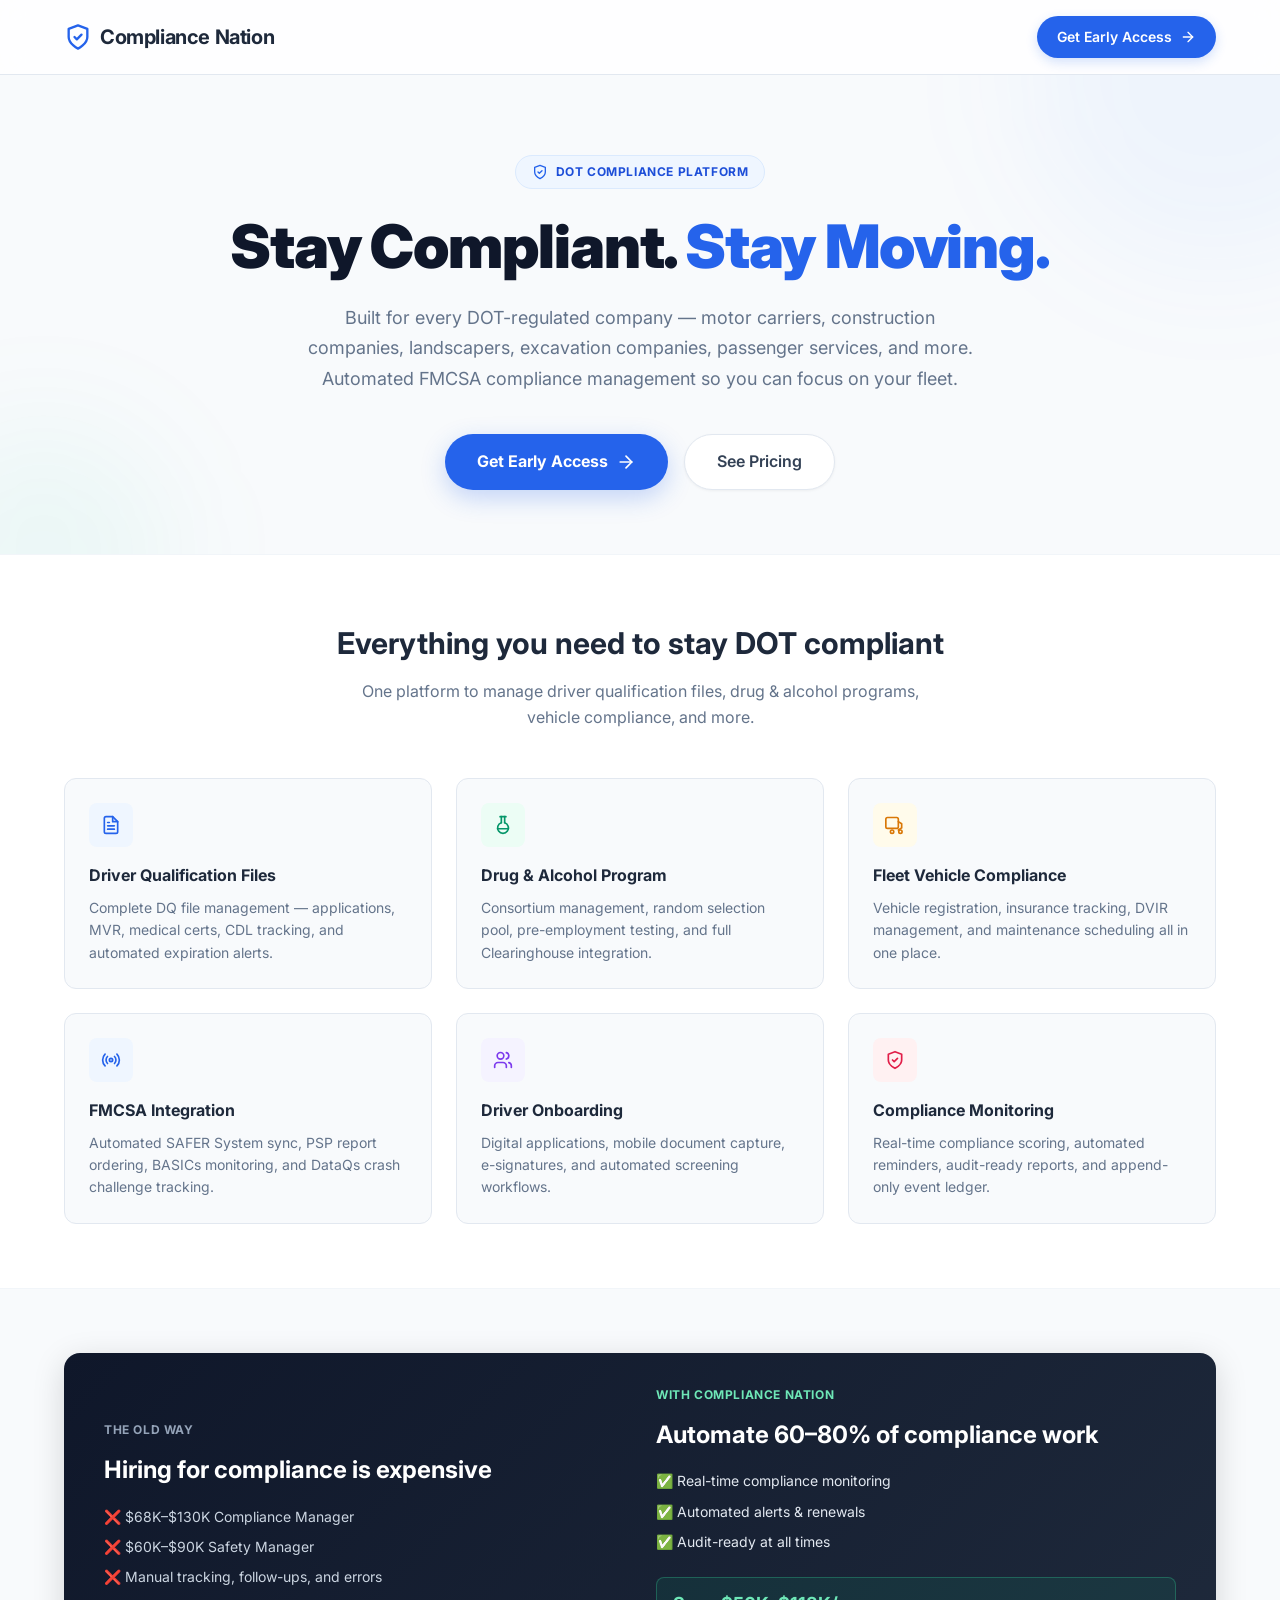
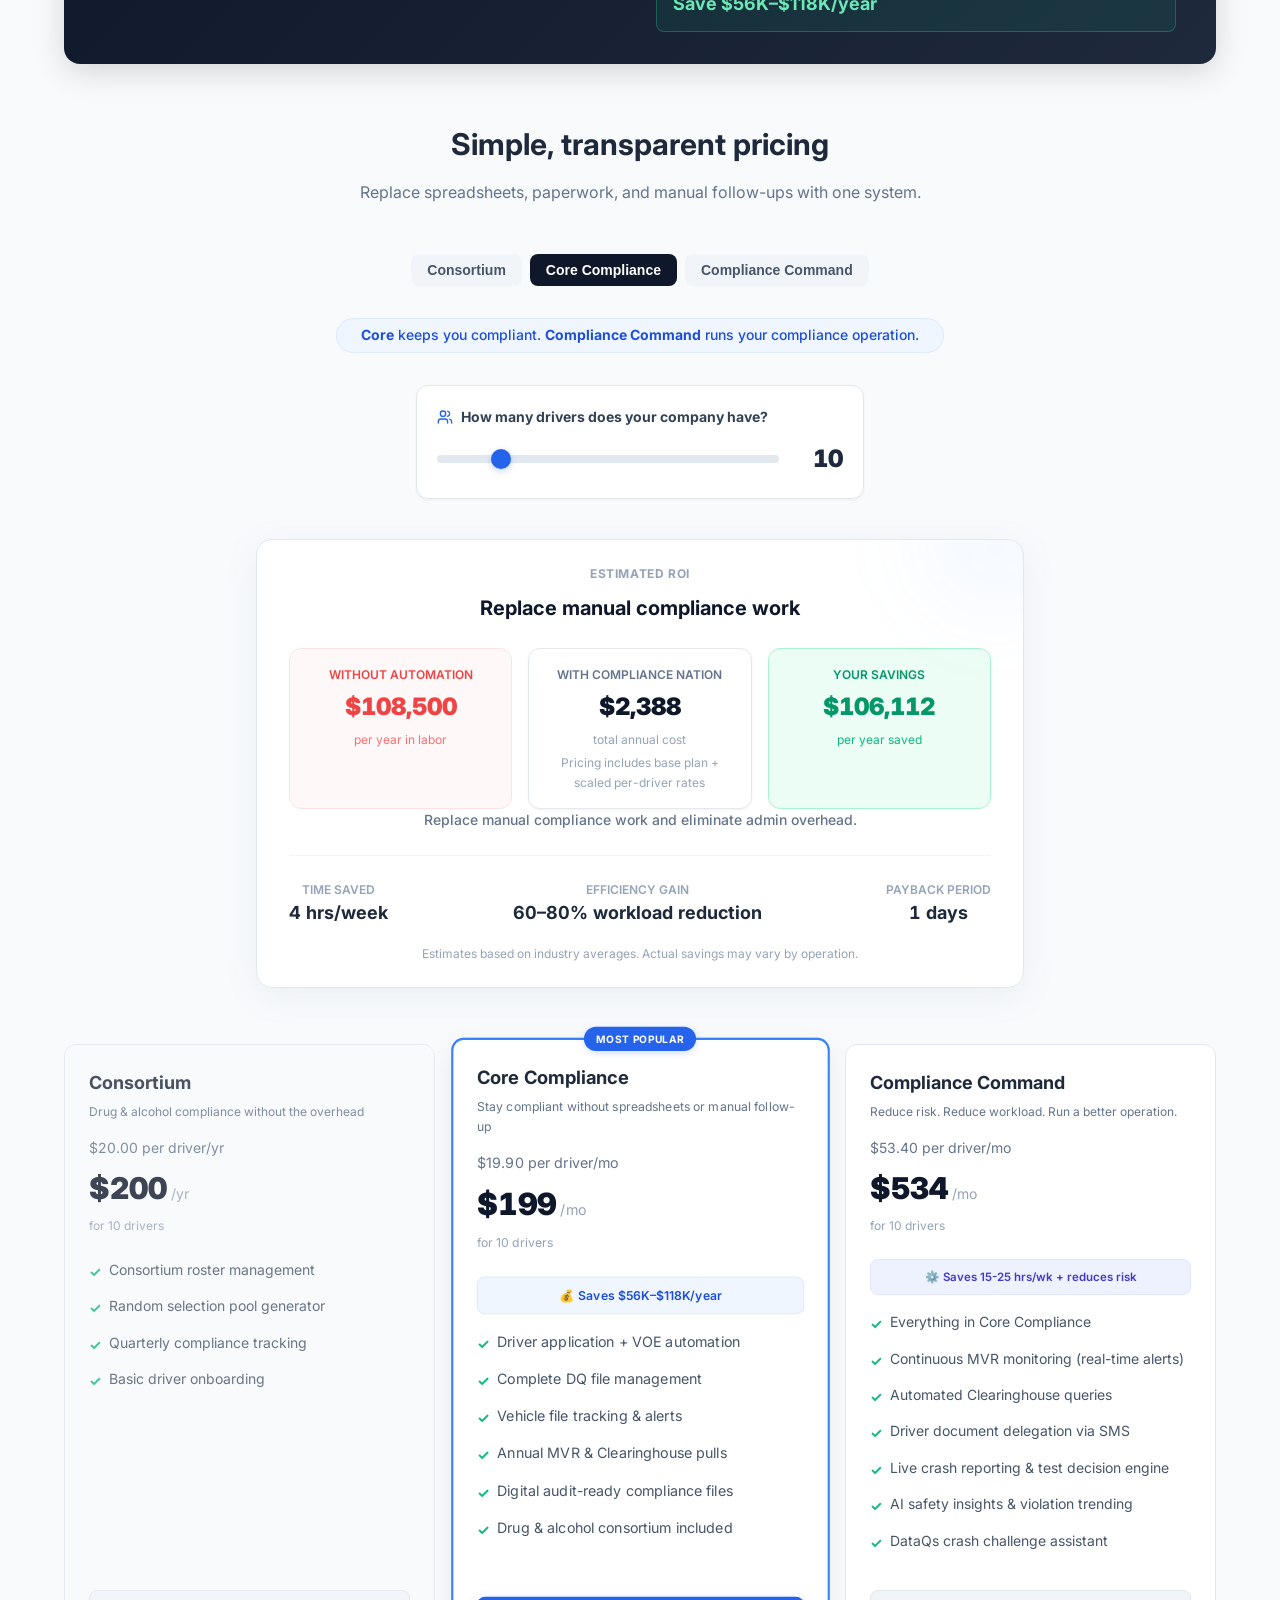
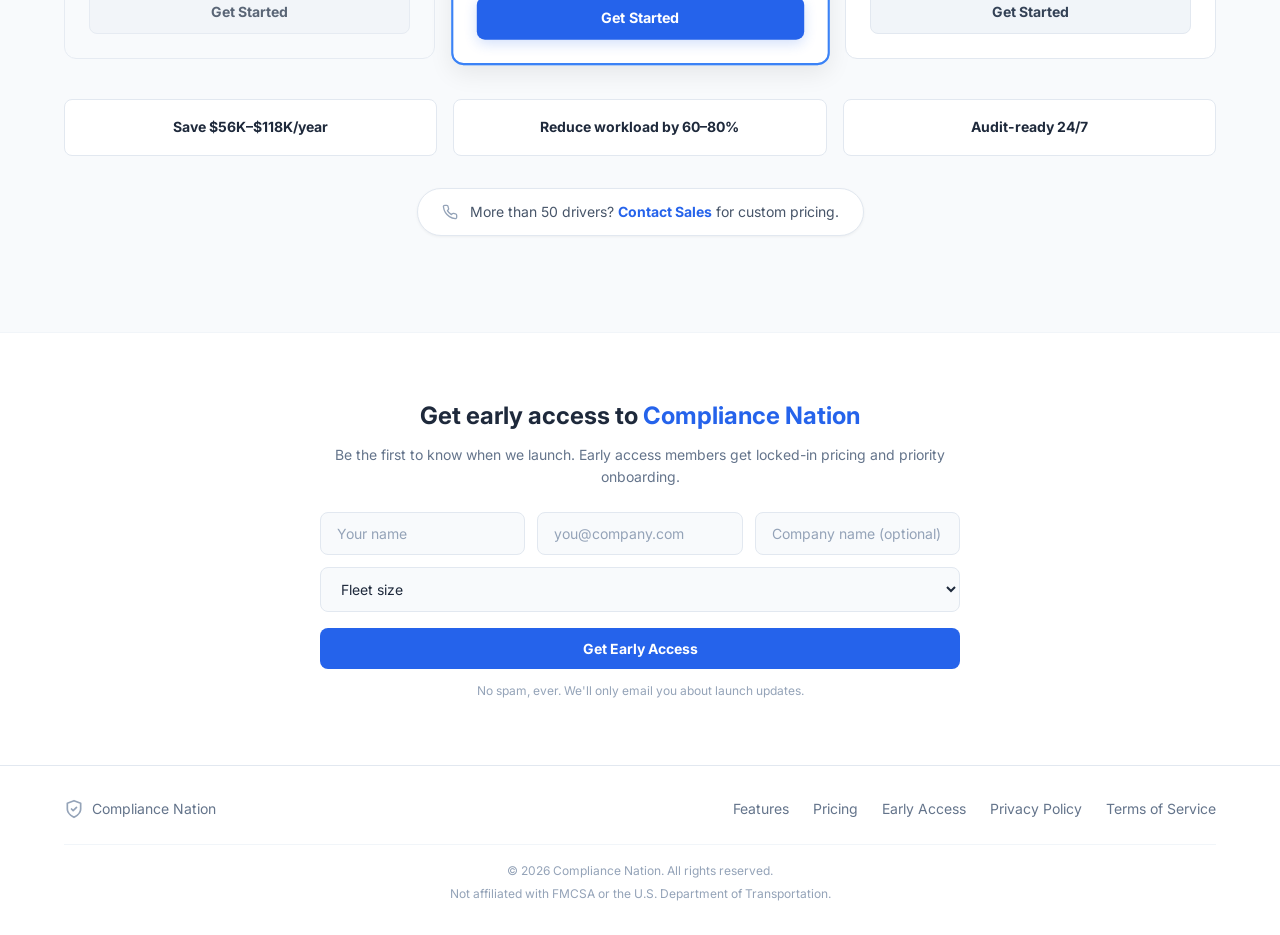
==== commit c5d44ec2: "feat: update landing page pricing logic and add twilio verification" ====
--- a/index.html
+++ b/index.html
@@ -164,7 +164,10 @@
             <div class="plan-tabs" id="planTabs">
                 <button class="plan-tab" data-plan="consortium">Consortium</button>
                 <button class="plan-tab active" data-plan="core">Core Compliance</button>
-                <button class="plan-tab" data-plan="premium">Premium</button>
+                <button class="plan-tab" data-plan="command">Compliance Command</button>
+            </div>
+            <div class="killer-upgrade-line" style="text-align:center; font-size:14px; color:#1d4ed8; font-weight:500; background:#eff6ff; padding:8px 24px; border-radius:999px; max-width:fit-content; margin: 0 auto 32px auto; border:1px solid #dbeafe; line-height:1.2;">
+                <strong>Core</strong> keeps you compliant. <strong>Compliance Command</strong> runs your compliance operation.
             </div>
 
             <!-- Driver Count Selector -->
@@ -193,7 +196,7 @@
                         <div class="roi-box roi-box-red">
                             <p class="roi-box-label">Without Automation</p>
                             <p class="roi-box-value" id="roiLaborCost">$108,500</p>
-                            <p class="roi-box-sub">per year in labor</p>
+                            <p class="roi-box-sub" id="roiLaborSub">per year in labor</p>
                         </div>
                         <div class="roi-box roi-box-neutral">
                             <p class="roi-box-label">With Compliance Nation</p>
@@ -202,14 +205,13 @@
                             <p class="roi-box-note">Pricing includes base plan + scaled per-driver rates</p>
                         </div>
                         <div class="roi-box roi-box-green">
-                            <p class="roi-box-label">Your Savings</p>
+                            <p class="roi-box-label" id="roiSavingsLabel">Your Savings</p>
                             <p class="roi-box-value" id="roiSavings">$106,112</p>
                             <p class="roi-box-sub">per year saved</p>
                         </div>
                     </div>
-                    <p class="roi-framing" id="roiFraming">
-                        That's like hiring a <span class="roi-framing-bold" id="roiLaborInline">$108,500 employee</span>
-                        for <span class="roi-framing-green" id="roiMonthlyInline">$199/month</span>
+                    <p class="roi-framing" id="roiFraming" style="color: #64748b; font-weight: 500; font-size: 14px; text-align: center; max-width: 450px; margin: 0 auto;">
+                        Replace manual compliance work and eliminate admin overhead.
                     </p>
                     <div class="roi-divider"></div>
                     <div class="roi-metrics">
@@ -238,10 +240,10 @@
             <!-- Mini Value Bar -->
             <div class="value-bar">
                 <div class="value-bar-item">
-                    <p>Save $56K–$118K/year</p>
+                    <p id="valBar1Text">Save $56K–$118K/year</p>
                 </div>
                 <div class="value-bar-item">
-                    <p>Reduce workload by 60–80%</p>
+                    <p id="valBar2Text">Reduce workload by 60–80%</p>
                 </div>
                 <div class="value-bar-item">
                     <p>Audit-ready 24/7</p>
